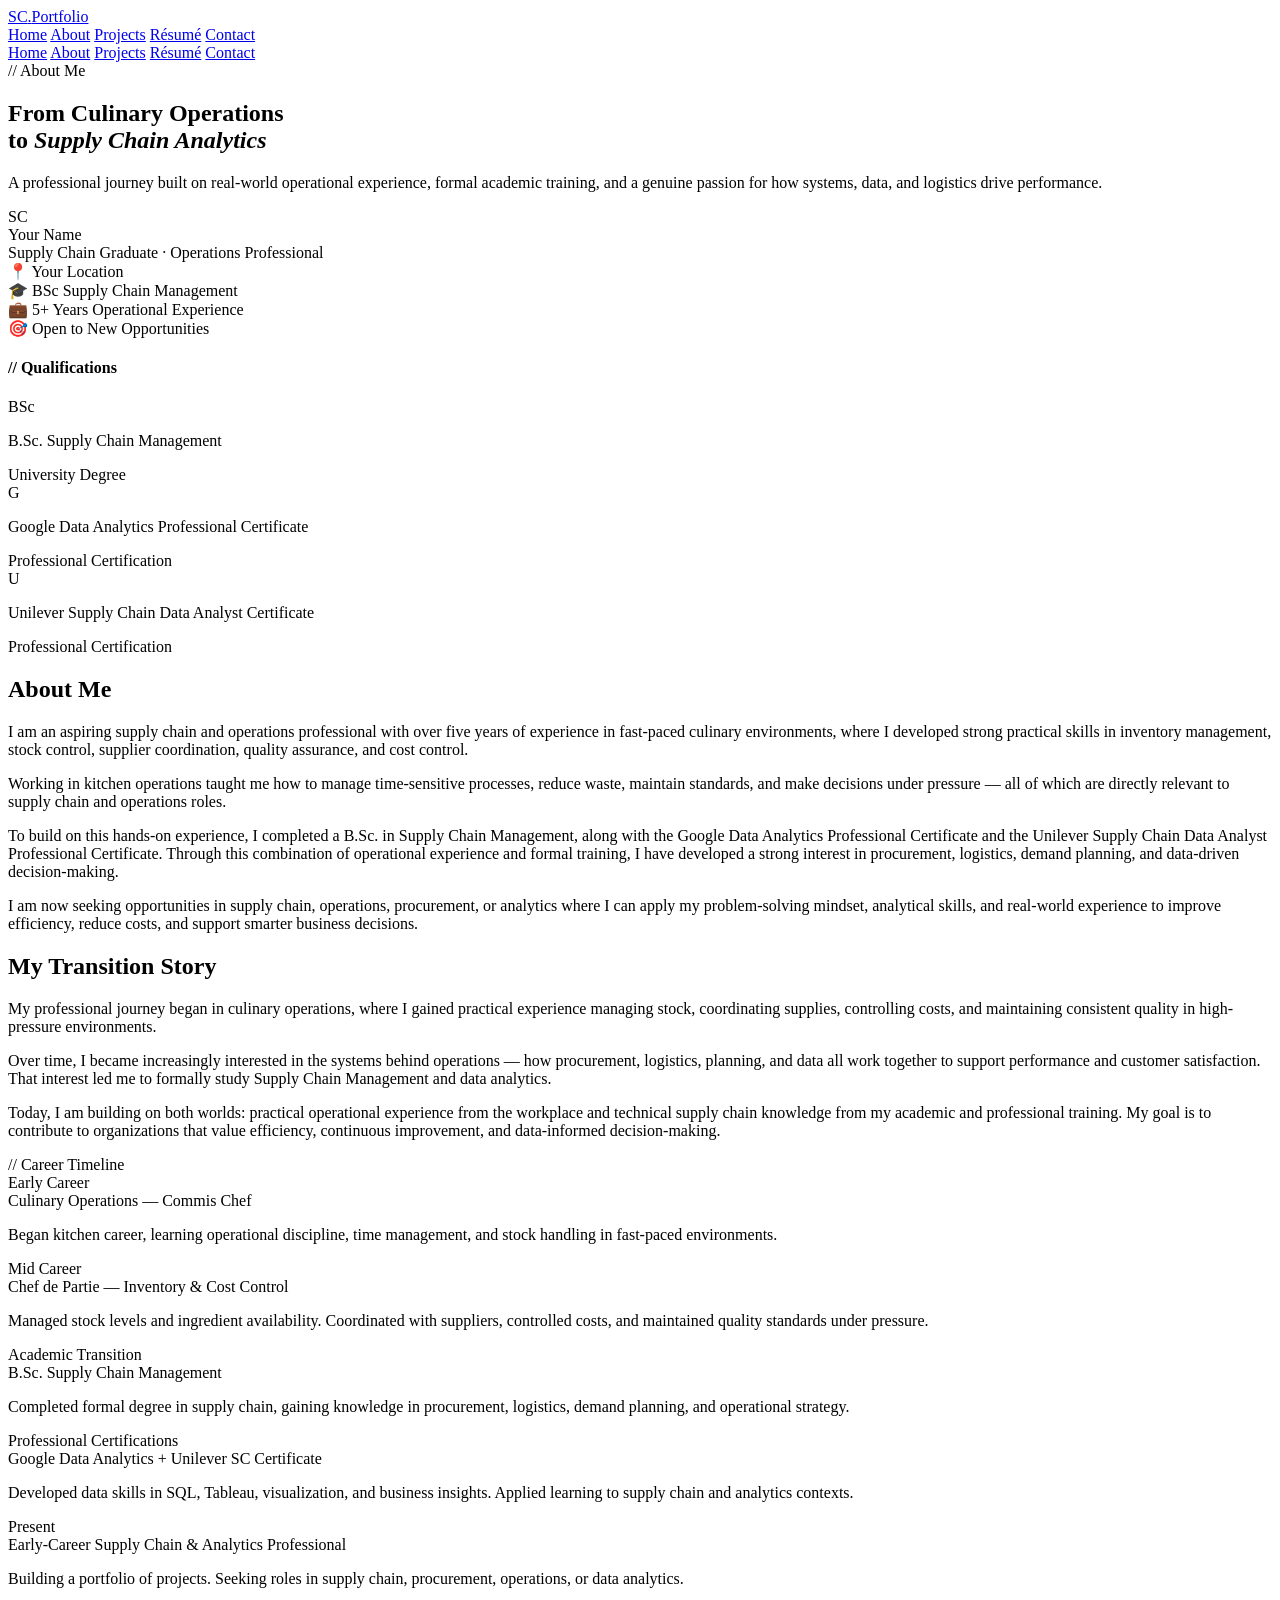
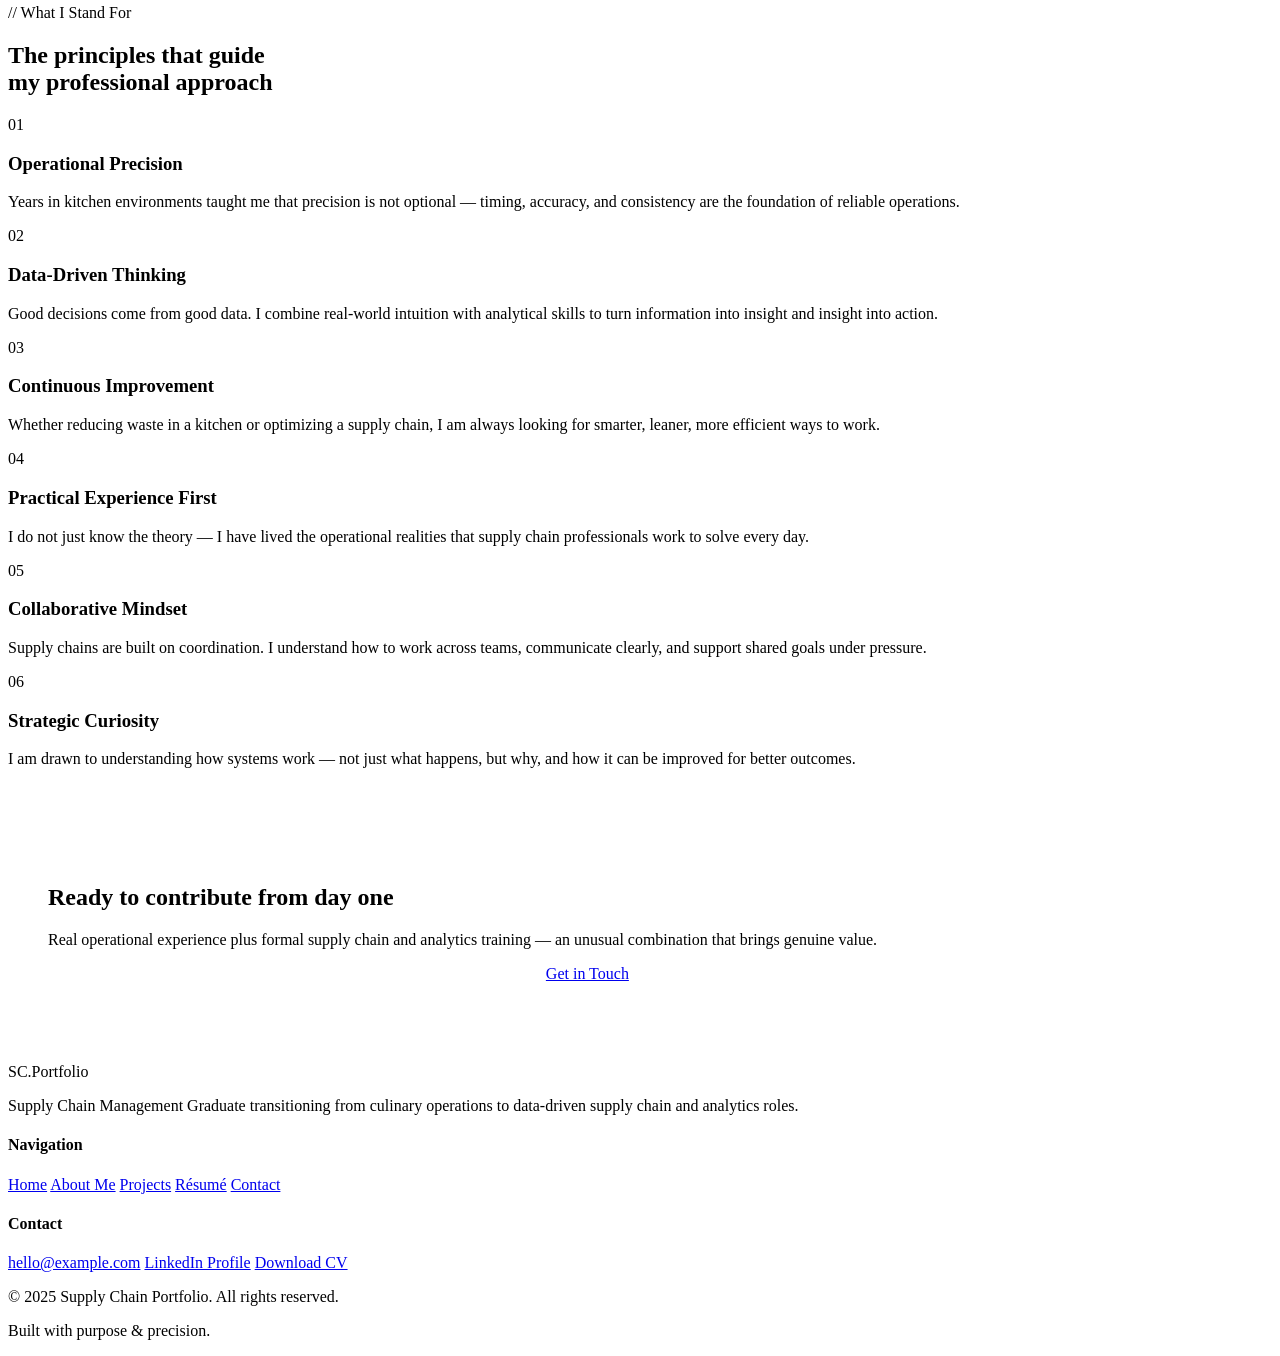
==== about.html @ 8d792624 "Add files via upload" ====
<!DOCTYPE html>
<html lang="en">
<head>
  <meta charset="UTF-8" />
  <meta name="viewport" content="width=device-width, initial-scale=1.0" />
  <title>About Me | Supply Chain Graduate</title>
  <meta name="description" content="My professional story: from culinary operations to supply chain management and data analytics.">
  <link rel="stylesheet" href="global.css" />
  <link rel="stylesheet" href="about.css" />
</head>
<body>

<!-- ── Navigation ── -->
<nav class="site-nav">
  <div class="nav-inner">
    <a href="index.html" class="nav-logo">SC<span>.</span>Portfolio</a>
    <div class="nav-links">
      <a href="index.html">Home</a>
      <a href="about.html" class="active">About</a>
      <a href="projects.html">Projects</a>
      <a href="resume.html">Résumé</a>
      <a href="contact.html" class="nav-cta">Contact</a>
    </div>
    <div class="nav-toggle" onclick="toggleNav()">
      <span></span><span></span><span></span>
    </div>
  </div>
</nav>
<div class="nav-mobile" id="navMobile">
  <a href="index.html">Home</a>
  <a href="about.html">About</a>
  <a href="projects.html">Projects</a>
  <a href="resume.html">Résumé</a>
  <a href="contact.html">Contact</a>
</div>

<main class="page-wrapper">

  <!-- ── Page Hero ── -->
  <section class="page-hero">
    <div class="page-hero-inner">
      <span class="section-label">// About Me</span>
      <h1>From Culinary Operations<br>to <em>Supply Chain Analytics</em></h1>
      <p>A professional journey built on real-world operational experience, formal academic training, and a genuine passion for how systems, data, and logistics drive performance.</p>
    </div>
  </section>

  <!-- ── Story Section ── -->
  <section class="story-section">
    <div class="story-inner container">

      <!-- Sidebar -->
      <aside class="story-sidebar">
        <div class="profile-block">
          <div class="profile-avatar">SC</div>
          <div class="profile-name">Your Name</div>
          <div class="profile-title">Supply Chain Graduate · Operations Professional</div>
          <div class="profile-detail"><span class="profile-detail-icon">📍</span> Your Location</div>
          <div class="profile-detail"><span class="profile-detail-icon">🎓</span> BSc Supply Chain Management</div>
          <div class="profile-detail"><span class="profile-detail-icon">💼</span> 5+ Years Operational Experience</div>
          <div class="profile-detail"><span class="profile-detail-icon">🎯</span> Open to New Opportunities</div>
        </div>

        <div class="sidebar-certs">
          <h4>// Qualifications</h4>
          <div class="cert-item">
            <div class="cert-badge">BSc</div>
            <div class="cert-text">
              <p>B.Sc. Supply Chain Management</p>
              <span>University Degree</span>
            </div>
          </div>
          <div class="cert-item">
            <div class="cert-badge">G</div>
            <div class="cert-text">
              <p>Google Data Analytics Professional Certificate</p>
              <span>Professional Certification</span>
            </div>
          </div>
          <div class="cert-item">
            <div class="cert-badge">U</div>
            <div class="cert-text">
              <p>Unilever Supply Chain Data Analyst Certificate</p>
              <span>Professional Certification</span>
            </div>
          </div>
        </div>
      </aside>

      <!-- Story Content -->
      <div class="story-content">

        <div class="story-block fade-up">
          <h2>About Me</h2>
          <p>
            I am an aspiring supply chain and operations professional with over five years of experience in fast-paced culinary environments, where I developed strong practical skills in inventory management, stock control, supplier coordination, quality assurance, and cost control.
          </p>
          <p>
            Working in kitchen operations taught me how to manage time-sensitive processes, reduce waste, maintain standards, and make decisions under pressure — all of which are directly relevant to supply chain and operations roles.
          </p>
          <p>
            To build on this hands-on experience, I completed a B.Sc. in Supply Chain Management, along with the Google Data Analytics Professional Certificate and the Unilever Supply Chain Data Analyst Professional Certificate. Through this combination of operational experience and formal training, I have developed a strong interest in procurement, logistics, demand planning, and data-driven decision-making.
          </p>
          <p>
            I am now seeking opportunities in supply chain, operations, procurement, or analytics where I can apply my problem-solving mindset, analytical skills, and real-world experience to improve efficiency, reduce costs, and support smarter business decisions.
          </p>
        </div>

        <div class="story-block fade-up">
          <h2>My Transition Story</h2>
          <p>
            My professional journey began in culinary operations, where I gained practical experience managing stock, coordinating supplies, controlling costs, and maintaining consistent quality in high-pressure environments.
          </p>
          <p>
            Over time, I became increasingly interested in the systems behind operations — how procurement, logistics, planning, and data all work together to support performance and customer satisfaction. That interest led me to formally study Supply Chain Management and data analytics.
          </p>
          <p>
            Today, I am building on both worlds: practical operational experience from the workplace and technical supply chain knowledge from my academic and professional training. My goal is to contribute to organizations that value efficiency, continuous improvement, and data-informed decision-making.
          </p>
        </div>

        <!-- Timeline -->
        <div class="fade-up">
          <span class="section-label">// Career Timeline</span>
          <div class="timeline">
            <div class="timeline-item">
              <div class="timeline-date">Early Career</div>
              <div class="timeline-title">Culinary Operations — Commis Chef</div>
              <p class="timeline-desc">Began kitchen career, learning operational discipline, time management, and stock handling in fast-paced environments.</p>
            </div>
            <div class="timeline-item">
              <div class="timeline-date">Mid Career</div>
              <div class="timeline-title">Chef de Partie — Inventory & Cost Control</div>
              <p class="timeline-desc">Managed stock levels and ingredient availability. Coordinated with suppliers, controlled costs, and maintained quality standards under pressure.</p>
            </div>
            <div class="timeline-item">
              <div class="timeline-date">Academic Transition</div>
              <div class="timeline-title">B.Sc. Supply Chain Management</div>
              <p class="timeline-desc">Completed formal degree in supply chain, gaining knowledge in procurement, logistics, demand planning, and operational strategy.</p>
            </div>
            <div class="timeline-item">
              <div class="timeline-date">Professional Certifications</div>
              <div class="timeline-title">Google Data Analytics + Unilever SC Certificate</div>
              <p class="timeline-desc">Developed data skills in SQL, Tableau, visualization, and business insights. Applied learning to supply chain and analytics contexts.</p>
            </div>
            <div class="timeline-item current">
              <div class="timeline-date">Present</div>
              <div class="timeline-title">Early-Career Supply Chain & Analytics Professional</div>
              <p class="timeline-desc">Building a portfolio of projects. Seeking roles in supply chain, procurement, operations, or data analytics.</p>
            </div>
          </div>
        </div>

      </div>
    </div>
  </section>

  <!-- ── Values ── -->
  <section class="values-section">
    <div class="values-inner container">
      <span class="section-label">// What I Stand For</span>
      <h2 class="section-heading">The principles that guide<br>my professional approach</h2>

      <div class="values-grid">
        <div class="value-card fade-up">
          <div class="value-number">01</div>
          <h3>Operational Precision</h3>
          <p>Years in kitchen environments taught me that precision is not optional — timing, accuracy, and consistency are the foundation of reliable operations.</p>
        </div>
        <div class="value-card fade-up">
          <div class="value-number">02</div>
          <h3>Data-Driven Thinking</h3>
          <p>Good decisions come from good data. I combine real-world intuition with analytical skills to turn information into insight and insight into action.</p>
        </div>
        <div class="value-card fade-up">
          <div class="value-number">03</div>
          <h3>Continuous Improvement</h3>
          <p>Whether reducing waste in a kitchen or optimizing a supply chain, I am always looking for smarter, leaner, more efficient ways to work.</p>
        </div>
        <div class="value-card fade-up">
          <div class="value-number">04</div>
          <h3>Practical Experience First</h3>
          <p>I do not just know the theory — I have lived the operational realities that supply chain professionals work to solve every day.</p>
        </div>
        <div class="value-card fade-up">
          <div class="value-number">05</div>
          <h3>Collaborative Mindset</h3>
          <p>Supply chains are built on coordination. I understand how to work across teams, communicate clearly, and support shared goals under pressure.</p>
        </div>
        <div class="value-card fade-up">
          <div class="value-number">06</div>
          <h3>Strategic Curiosity</h3>
          <p>I am drawn to understanding how systems work — not just what happens, but why, and how it can be improved for better outcomes.</p>
        </div>
      </div>
    </div>
  </section>

  <!-- ── CTA ── -->
  <section class="cta-banner" style="padding:80px 40px;">
    <h2>Ready to contribute from day one</h2>
    <p>Real operational experience plus formal supply chain and analytics training — an unusual combination that brings genuine value.</p>
    <div style="display:flex;gap:16px;justify-content:center;flex-wrap:wrap;">
      <a href="contact.html" class="btn btn-gold">Get in Touch</a>
      <a href="projects.html" class="btn btn-outline" style="color:#fff;border-color:rgba(255,255,255,0.3);">View Projects</a>
    </div>
  </section>

</main>

<!-- ── Footer ── -->
<footer class="site-footer">
  <div class="footer-inner">
    <div class="footer-brand">
      <div class="footer-logo">SC<span>.</span>Portfolio</div>
      <p>Supply Chain Management Graduate transitioning from culinary operations to data-driven supply chain and analytics roles.</p>
    </div>
    <div class="footer-col">
      <h4>Navigation</h4>
      <a href="index.html">Home</a>
      <a href="about.html">About Me</a>
      <a href="projects.html">Projects</a>
      <a href="resume.html">Résumé</a>
      <a href="contact.html">Contact</a>
    </div>
    <div class="footer-col">
      <h4>Contact</h4>
      <a href="mailto:hello@example.com">hello@example.com</a>
      <a href="https://linkedin.com" target="_blank">LinkedIn Profile</a>
      <a href="resume.html">Download CV</a>
    </div>
  </div>
  <div class="footer-bottom">
    <p>© 2025 Supply Chain Portfolio. All rights reserved.</p>
    <p>Built with purpose &amp; precision.</p>
  </div>
</footer>

<script>
  function toggleNav() {
    document.getElementById('navMobile').classList.toggle('open');
  }
  const observer = new IntersectionObserver((entries) => {
    entries.forEach((e, i) => {
      if (e.isIntersecting) setTimeout(() => e.target.classList.add('visible'), i * 80);
    });
  }, { threshold: 0.10 });
  document.querySelectorAll('.fade-up').forEach(el => observer.observe(el));
</script>
</body>
</html>
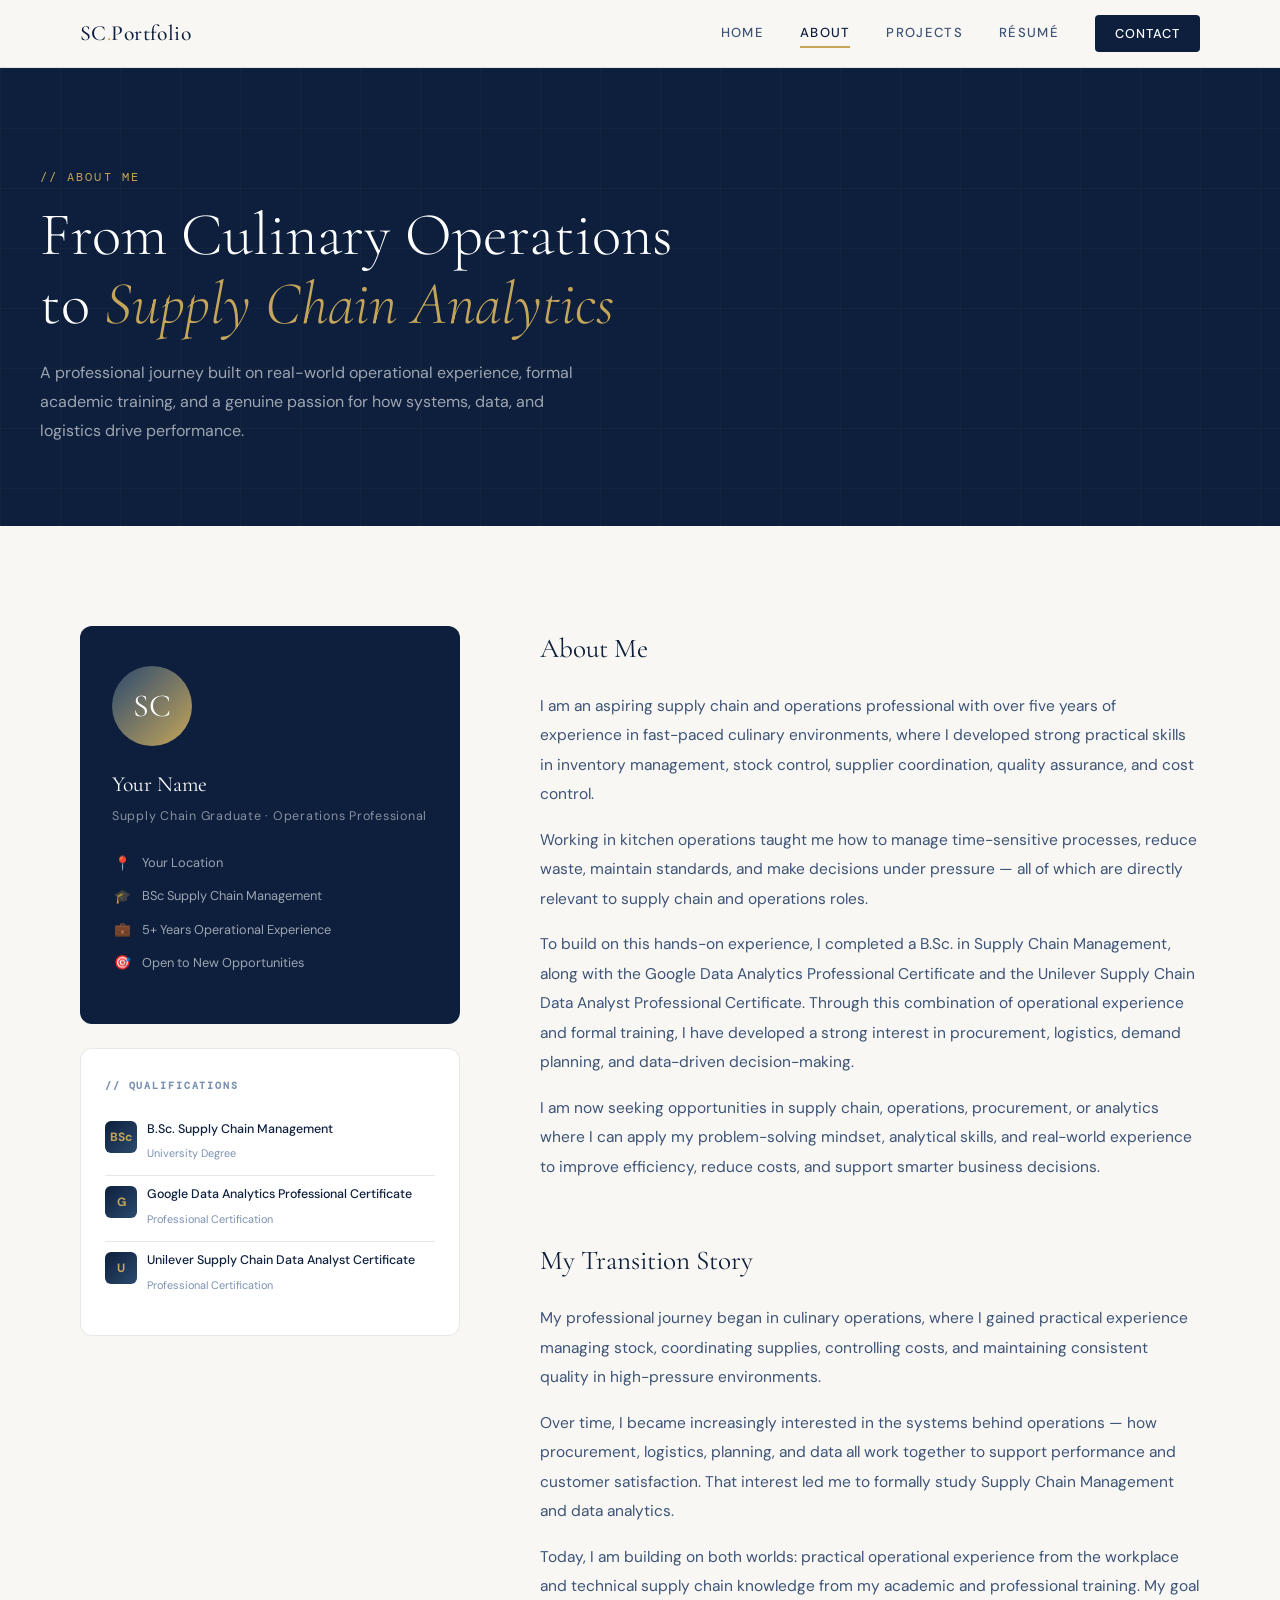
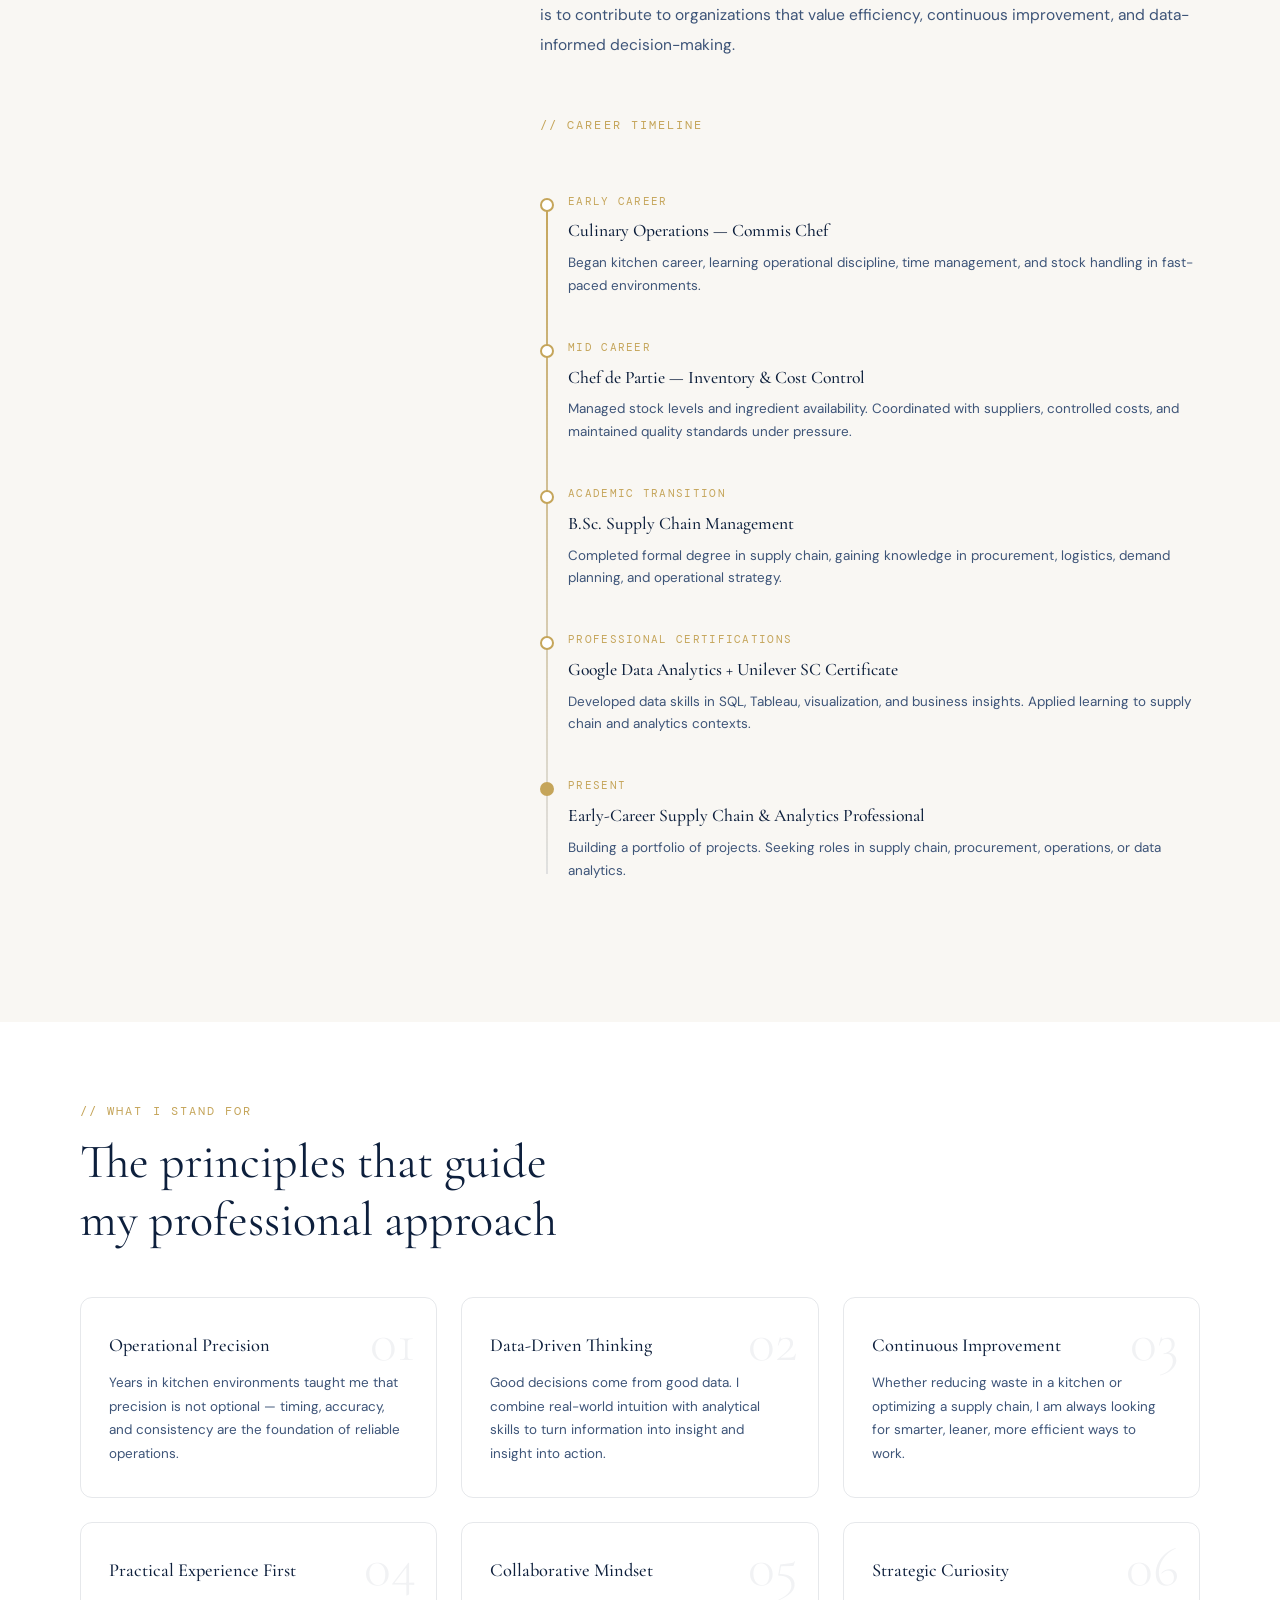
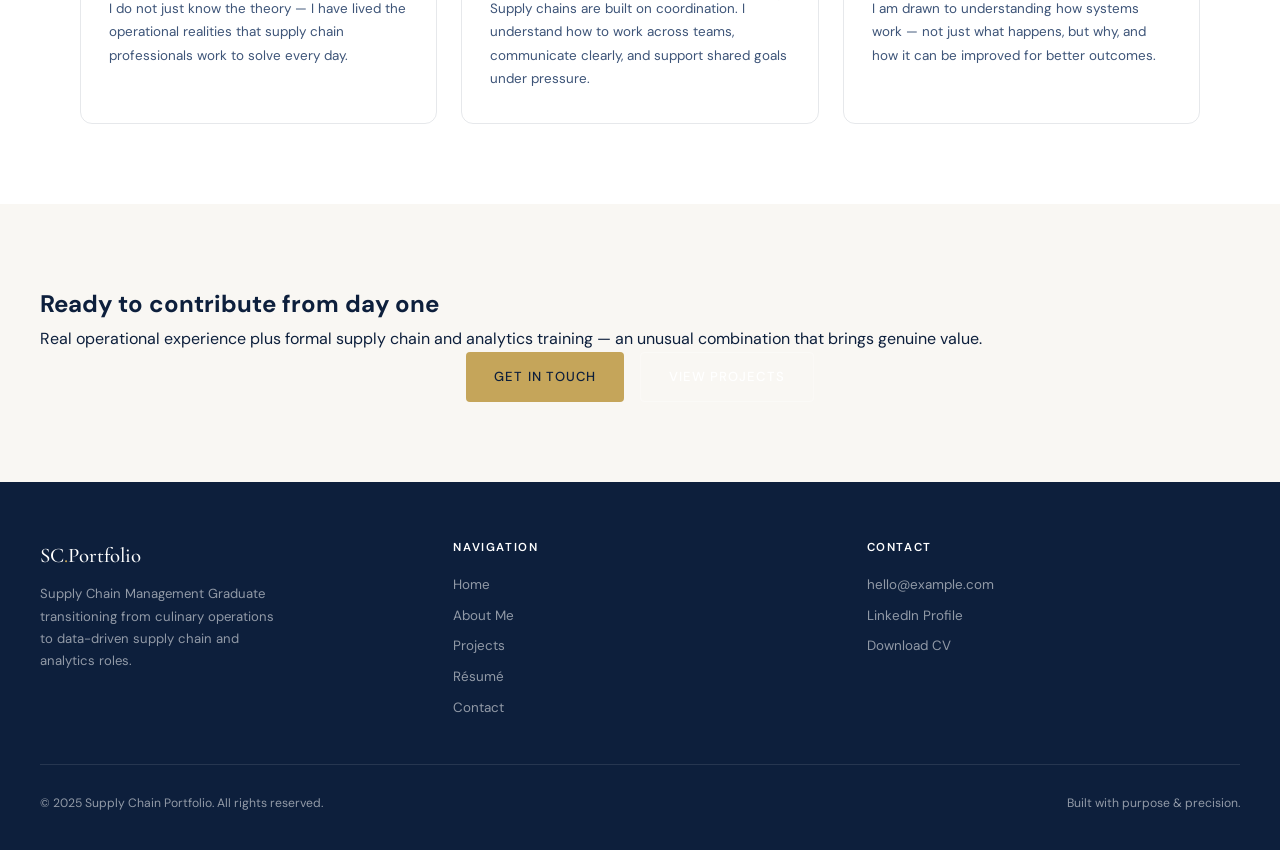
==== commit c36e4ce3: "Update about.html" ====
--- a/about.html
+++ b/about.html
@@ -5,8 +5,8 @@
   <meta name="viewport" content="width=device-width, initial-scale=1.0" />
   <title>About Me | Supply Chain Graduate</title>
   <meta name="description" content="My professional story: from culinary operations to supply chain management and data analytics.">
-  <link rel="stylesheet" href="global.css" />
-  <link rel="stylesheet" href="about.css" />
+  <link rel="stylesheet" href="assets/css/global.css" />
+  <link rel="stylesheet" href="assets/css/about.css" />
 </head>
 <body>
 
--- a/assets/css/global.css
+++ b/assets/css/global.css
@@ -0,0 +1,314 @@
+/* ============================================
+   GLOBAL.CSS — Shared Variables, Reset, Nav, Footer
+   ============================================ */
+
+@import url('https://fonts.googleapis.com/css2?family=Cormorant+Garamond:wght@300;400;500;600&family=DM+Sans:wght@300;400;500;600&family=DM+Mono:wght@300;400&display=swap');
+
+/* ── CSS Custom Properties ── */
+:root {
+  --navy: #0d1f3c;
+  --navy-mid: #1a3256;
+  --steel: #2c4a6e;
+  --accent: #c5a55a;
+  --accent-light: #e0c88a;
+  --ivory: #f9f7f3;
+  --white: #ffffff;
+  --text-dark: #0d1f3c;
+  --text-mid: #3d5478;
+  --text-muted: #7a90b0;
+  --border: rgba(13,31,60,0.10);
+  --shadow-soft: 0 4px 24px rgba(13,31,60,0.08);
+  --shadow-card: 0 8px 40px rgba(13,31,60,0.12);
+  --radius: 4px;
+  --radius-lg: 12px;
+  --transition: 0.3s cubic-bezier(0.4,0,0.2,1);
+  --font-display: 'Cormorant Garamond', serif;
+  --font-body: 'DM Sans', sans-serif;
+  --font-mono: 'DM Mono', monospace;
+}
+
+/* ── Reset ── */
+*, *::before, *::after { box-sizing: border-box; margin: 0; padding: 0; }
+html { scroll-behavior: smooth; font-size: 16px; }
+body {
+  font-family: var(--font-body);
+  background: var(--ivory);
+  color: var(--text-dark);
+  line-height: 1.7;
+  -webkit-font-smoothing: antialiased;
+}
+a { text-decoration: none; color: inherit; }
+img { display: block; max-width: 100%; }
+ul { list-style: none; }
+
+/* ── Navigation ── */
+.site-nav {
+  position: fixed;
+  top: 0; left: 0; right: 0;
+  z-index: 100;
+  background: rgba(249,247,243,0.92);
+  backdrop-filter: blur(12px);
+  border-bottom: 1px solid var(--border);
+  height: 68px;
+  display: flex;
+  align-items: center;
+}
+.nav-inner {
+  width: 100%;
+  max-width: 1200px;
+  margin: 0 auto;
+  padding: 0 40px;
+  display: flex;
+  align-items: center;
+  justify-content: space-between;
+}
+.nav-logo {
+  font-family: var(--font-display);
+  font-size: 1.35rem;
+  font-weight: 500;
+  color: var(--navy);
+  letter-spacing: 0.02em;
+}
+.nav-logo span {
+  color: var(--accent);
+}
+.nav-links {
+  display: flex;
+  gap: 36px;
+  align-items: center;
+}
+.nav-links a {
+  font-family: var(--font-body);
+  font-size: 0.82rem;
+  font-weight: 500;
+  letter-spacing: 0.10em;
+  text-transform: uppercase;
+  color: var(--text-mid);
+  transition: color var(--transition);
+  position: relative;
+}
+.nav-links a::after {
+  content: '';
+  position: absolute;
+  bottom: -3px; left: 0; right: 0;
+  height: 1.5px;
+  background: var(--accent);
+  transform: scaleX(0);
+  transition: transform var(--transition);
+  transform-origin: left;
+}
+.nav-links a:hover, .nav-links a.active { color: var(--navy); }
+.nav-links a:hover::after, .nav-links a.active::after { transform: scaleX(1); }
+.nav-cta {
+  background: var(--navy);
+  color: var(--white) !important;
+  padding: 8px 20px;
+  border-radius: var(--radius);
+  font-size: 0.80rem !important;
+  letter-spacing: 0.08em !important;
+  transition: background var(--transition) !important;
+}
+.nav-cta:hover { background: var(--steel) !important; }
+.nav-cta::after { display: none !important; }
+
+/* Hamburger */
+.nav-toggle {
+  display: none;
+  flex-direction: column;
+  gap: 5px;
+  cursor: pointer;
+  padding: 6px;
+}
+.nav-toggle span {
+  display: block;
+  width: 22px; height: 2px;
+  background: var(--navy);
+  border-radius: 2px;
+  transition: var(--transition);
+}
+.nav-mobile {
+  display: none;
+  position: fixed;
+  top: 68px; left: 0; right: 0;
+  background: var(--ivory);
+  border-bottom: 1px solid var(--border);
+  padding: 20px 40px;
+  z-index: 99;
+  flex-direction: column;
+  gap: 20px;
+}
+.nav-mobile a {
+  font-size: 0.90rem;
+  font-weight: 500;
+  letter-spacing: 0.08em;
+  text-transform: uppercase;
+  color: var(--text-mid);
+}
+.nav-mobile.open { display: flex; }
+
+/* ── Footer ── */
+.site-footer {
+  background: var(--navy);
+  color: rgba(255,255,255,0.55);
+  padding: 56px 40px 36px;
+  margin-top: 0;
+}
+.footer-inner {
+  max-width: 1200px;
+  margin: 0 auto;
+  display: grid;
+  grid-template-columns: 1fr 1fr 1fr;
+  gap: 40px;
+  padding-bottom: 36px;
+  border-bottom: 1px solid rgba(255,255,255,0.10);
+}
+.footer-brand .footer-logo {
+  font-family: var(--font-display);
+  font-size: 1.3rem;
+  font-weight: 500;
+  color: var(--white);
+  margin-bottom: 10px;
+}
+.footer-brand .footer-logo span { color: var(--accent); }
+.footer-brand p { font-size: 0.82rem; line-height: 1.7; max-width: 240px; }
+.footer-col h4 {
+  font-family: var(--font-body);
+  font-size: 0.72rem;
+  font-weight: 600;
+  letter-spacing: 0.14em;
+  text-transform: uppercase;
+  color: var(--white);
+  margin-bottom: 16px;
+}
+.footer-col a, .footer-col p {
+  display: block;
+  font-size: 0.84rem;
+  color: rgba(255,255,255,0.55);
+  margin-bottom: 8px;
+  transition: color var(--transition);
+}
+.footer-col a:hover { color: var(--accent); }
+.footer-bottom {
+  max-width: 1200px;
+  margin: 28px auto 0;
+  display: flex;
+  justify-content: space-between;
+  align-items: center;
+  font-size: 0.76rem;
+}
+.footer-bottom a { color: var(--accent); }
+
+/* ── Shared Utility Classes ── */
+.section-label {
+  font-family: var(--font-mono);
+  font-size: 0.72rem;
+  letter-spacing: 0.18em;
+  text-transform: uppercase;
+  color: var(--accent);
+  margin-bottom: 12px;
+  display: block;
+}
+.section-heading {
+  font-family: var(--font-display);
+  font-size: clamp(2rem, 4vw, 3rem);
+  font-weight: 400;
+  color: var(--navy);
+  line-height: 1.2;
+  margin-bottom: 20px;
+}
+.section-subtext {
+  font-size: 1rem;
+  color: var(--text-mid);
+  max-width: 560px;
+  line-height: 1.8;
+}
+.btn {
+  display: inline-flex;
+  align-items: center;
+  gap: 8px;
+  padding: 13px 28px;
+  font-family: var(--font-body);
+  font-size: 0.82rem;
+  font-weight: 500;
+  letter-spacing: 0.08em;
+  text-transform: uppercase;
+  border-radius: var(--radius);
+  cursor: pointer;
+  transition: all var(--transition);
+  border: none;
+}
+.btn-primary {
+  background: var(--navy);
+  color: var(--white);
+}
+.btn-primary:hover {
+  background: var(--steel);
+  transform: translateY(-1px);
+  box-shadow: 0 6px 20px rgba(13,31,60,0.18);
+}
+.btn-outline {
+  background: transparent;
+  color: var(--navy);
+  border: 1.5px solid var(--navy);
+}
+.btn-outline:hover {
+  background: var(--navy);
+  color: var(--white);
+  transform: translateY(-1px);
+}
+.btn-gold {
+  background: var(--accent);
+  color: var(--navy);
+}
+.btn-gold:hover {
+  background: var(--accent-light);
+  transform: translateY(-1px);
+  box-shadow: 0 6px 20px rgba(197,165,90,0.28);
+}
+.container {
+  max-width: 1200px;
+  margin: 0 auto;
+  padding: 0 40px;
+}
+.page-wrapper {
+  padding-top: 68px;
+}
+
+/* ── Tag Chips ── */
+.tag {
+  display: inline-block;
+  background: rgba(13,31,60,0.06);
+  color: var(--text-mid);
+  font-size: 0.72rem;
+  font-weight: 500;
+  letter-spacing: 0.08em;
+  text-transform: uppercase;
+  padding: 4px 10px;
+  border-radius: 2px;
+}
+.tag-gold {
+  background: rgba(197,165,90,0.15);
+  color: var(--accent);
+}
+
+/* ── Fade-in animation ── */
+.fade-up {
+  opacity: 0;
+  transform: translateY(24px);
+  transition: opacity 0.6s ease, transform 0.6s ease;
+}
+.fade-up.visible {
+  opacity: 1;
+  transform: none;
+}
+
+/* ── Responsive ── */
+@media (max-width: 768px) {
+  .nav-links { display: none; }
+  .nav-toggle { display: flex; }
+  .container { padding: 0 24px; }
+  .footer-inner { grid-template-columns: 1fr; gap: 28px; }
+  .footer-bottom { flex-direction: column; gap: 8px; text-align: center; }
+}
+
+/* ── Nav JS script (shared) ── */
--- a/assets/css/about.css
+++ b/assets/css/about.css
@@ -0,0 +1,281 @@
+/* ============================================
+   ABOUT.CSS — About Page Styles
+   ============================================ */
+
+/* ── Page Hero ── */
+.page-hero {
+  background: var(--navy);
+  padding: 100px 40px 80px;
+  position: relative;
+  overflow: hidden;
+}
+.page-hero::before {
+  content: '';
+  position: absolute;
+  inset: 0;
+  background-image:
+    linear-gradient(rgba(197,165,90,0.04) 1px, transparent 1px),
+    linear-gradient(90deg, rgba(197,165,90,0.04) 1px, transparent 1px);
+  background-size: 60px 60px;
+}
+.page-hero-inner {
+  max-width: 1200px;
+  margin: 0 auto;
+  position: relative;
+}
+.page-hero .section-label { color: var(--accent); }
+.page-hero h1 {
+  font-family: var(--font-display);
+  font-size: clamp(2.2rem, 5vw, 3.8rem);
+  font-weight: 300;
+  color: var(--white);
+  line-height: 1.15;
+  max-width: 700px;
+  margin-bottom: 20px;
+}
+.page-hero h1 em { font-style: italic; color: var(--accent); }
+.page-hero p {
+  font-size: 1rem;
+  color: rgba(255,255,255,0.60);
+  max-width: 560px;
+  line-height: 1.8;
+}
+
+/* ── Story Section ── */
+.story-section {
+  padding: 100px 40px;
+}
+.story-inner {
+  max-width: 1200px;
+  margin: 0 auto;
+  display: grid;
+  grid-template-columns: 380px 1fr;
+  gap: 80px;
+  align-items: start;
+}
+.story-sidebar {
+  position: sticky;
+  top: 100px;
+}
+.profile-block {
+  background: var(--navy);
+  border-radius: var(--radius-lg);
+  padding: 40px 32px;
+  color: var(--white);
+  margin-bottom: 24px;
+}
+.profile-avatar {
+  width: 80px; height: 80px;
+  border-radius: 50%;
+  background: linear-gradient(135deg, var(--steel), var(--accent));
+  display: flex;
+  align-items: center;
+  justify-content: center;
+  font-family: var(--font-display);
+  font-size: 2rem;
+  font-weight: 400;
+  color: var(--white);
+  margin-bottom: 20px;
+}
+.profile-name {
+  font-family: var(--font-display);
+  font-size: 1.35rem;
+  font-weight: 400;
+  margin-bottom: 4px;
+}
+.profile-title {
+  font-size: 0.78rem;
+  color: rgba(255,255,255,0.50);
+  letter-spacing: 0.06em;
+  margin-bottom: 24px;
+}
+.profile-detail {
+  display: flex;
+  align-items: center;
+  gap: 10px;
+  font-size: 0.80rem;
+  color: rgba(255,255,255,0.60);
+  margin-bottom: 10px;
+}
+.profile-detail-icon {
+  width: 20px;
+  text-align: center;
+  font-size: 0.85rem;
+  color: var(--accent);
+}
+.sidebar-certs {
+  background: var(--white);
+  border: 1px solid var(--border);
+  border-radius: var(--radius-lg);
+  padding: 28px 24px;
+}
+.sidebar-certs h4 {
+  font-family: var(--font-mono);
+  font-size: 0.65rem;
+  letter-spacing: 0.18em;
+  text-transform: uppercase;
+  color: var(--text-muted);
+  margin-bottom: 16px;
+}
+.cert-item {
+  display: flex;
+  align-items: flex-start;
+  gap: 10px;
+  padding: 10px 0;
+  border-bottom: 1px solid var(--border);
+}
+.cert-item:last-child { border-bottom: none; }
+.cert-badge {
+  width: 32px; height: 32px;
+  border-radius: 6px;
+  background: linear-gradient(135deg, var(--navy), var(--steel));
+  display: flex;
+  align-items: center;
+  justify-content: center;
+  font-size: 0.75rem;
+  color: var(--accent);
+  font-weight: 700;
+  flex-shrink: 0;
+}
+.cert-text p {
+  font-size: 0.78rem;
+  color: var(--navy);
+  font-weight: 500;
+  line-height: 1.4;
+}
+.cert-text span {
+  font-size: 0.68rem;
+  color: var(--text-muted);
+}
+
+/* ── Story Content ── */
+.story-content {}
+.story-block {
+  margin-bottom: 56px;
+}
+.story-block h2 {
+  font-family: var(--font-display);
+  font-size: 1.7rem;
+  font-weight: 400;
+  color: var(--navy);
+  margin-bottom: 20px;
+}
+.story-block p {
+  font-size: 0.97rem;
+  color: var(--text-mid);
+  line-height: 1.9;
+  margin-bottom: 16px;
+}
+.story-block p:last-child { margin-bottom: 0; }
+
+/* ── Timeline ── */
+.timeline {
+  position: relative;
+  padding-left: 28px;
+  margin-top: 56px;
+}
+.timeline::before {
+  content: '';
+  position: absolute;
+  left: 6px; top: 8px; bottom: 8px;
+  width: 2px;
+  background: linear-gradient(to bottom, var(--accent), var(--border));
+}
+.timeline-item {
+  position: relative;
+  margin-bottom: 40px;
+}
+.timeline-item::before {
+  content: '';
+  position: absolute;
+  left: -28px; top: 6px;
+  width: 14px; height: 14px;
+  border-radius: 50%;
+  background: var(--white);
+  border: 2.5px solid var(--accent);
+}
+.timeline-item.current::before {
+  background: var(--accent);
+}
+.timeline-date {
+  font-family: var(--font-mono);
+  font-size: 0.68rem;
+  letter-spacing: 0.12em;
+  text-transform: uppercase;
+  color: var(--accent);
+  margin-bottom: 6px;
+}
+.timeline-title {
+  font-family: var(--font-display);
+  font-size: 1.1rem;
+  font-weight: 500;
+  color: var(--navy);
+  margin-bottom: 6px;
+}
+.timeline-desc {
+  font-size: 0.84rem;
+  color: var(--text-mid);
+  line-height: 1.7;
+}
+
+/* ── Values strip ── */
+.values-section {
+  background: var(--white);
+  padding: 80px 40px;
+}
+.values-inner {
+  max-width: 1200px;
+  margin: 0 auto;
+}
+.values-grid {
+  display: grid;
+  grid-template-columns: repeat(3, 1fr);
+  gap: 24px;
+  margin-top: 48px;
+}
+.value-card {
+  padding: 32px 28px;
+  border: 1px solid var(--border);
+  border-radius: var(--radius-lg);
+  position: relative;
+  overflow: hidden;
+  transition: all var(--transition);
+}
+.value-card:hover {
+  border-color: var(--accent);
+  transform: translateY(-4px);
+  box-shadow: var(--shadow-card);
+}
+.value-number {
+  font-family: var(--font-display);
+  font-size: 3.5rem;
+  font-weight: 300;
+  color: rgba(13,31,60,0.06);
+  position: absolute;
+  top: 16px; right: 20px;
+  line-height: 1;
+}
+.value-card h3 {
+  font-family: var(--font-display);
+  font-size: 1.15rem;
+  font-weight: 500;
+  color: var(--navy);
+  margin-bottom: 10px;
+}
+.value-card p {
+  font-size: 0.84rem;
+  color: var(--text-mid);
+  line-height: 1.75;
+}
+
+/* ── Responsive ── */
+@media (max-width: 1024px) {
+  .story-inner { grid-template-columns: 1fr; }
+  .story-sidebar { position: static; }
+  .values-grid { grid-template-columns: 1fr 1fr; }
+}
+@media (max-width: 640px) {
+  .story-section, .values-section { padding: 60px 24px; }
+  .page-hero { padding: 80px 24px 60px; }
+  .values-grid { grid-template-columns: 1fr; }
+}
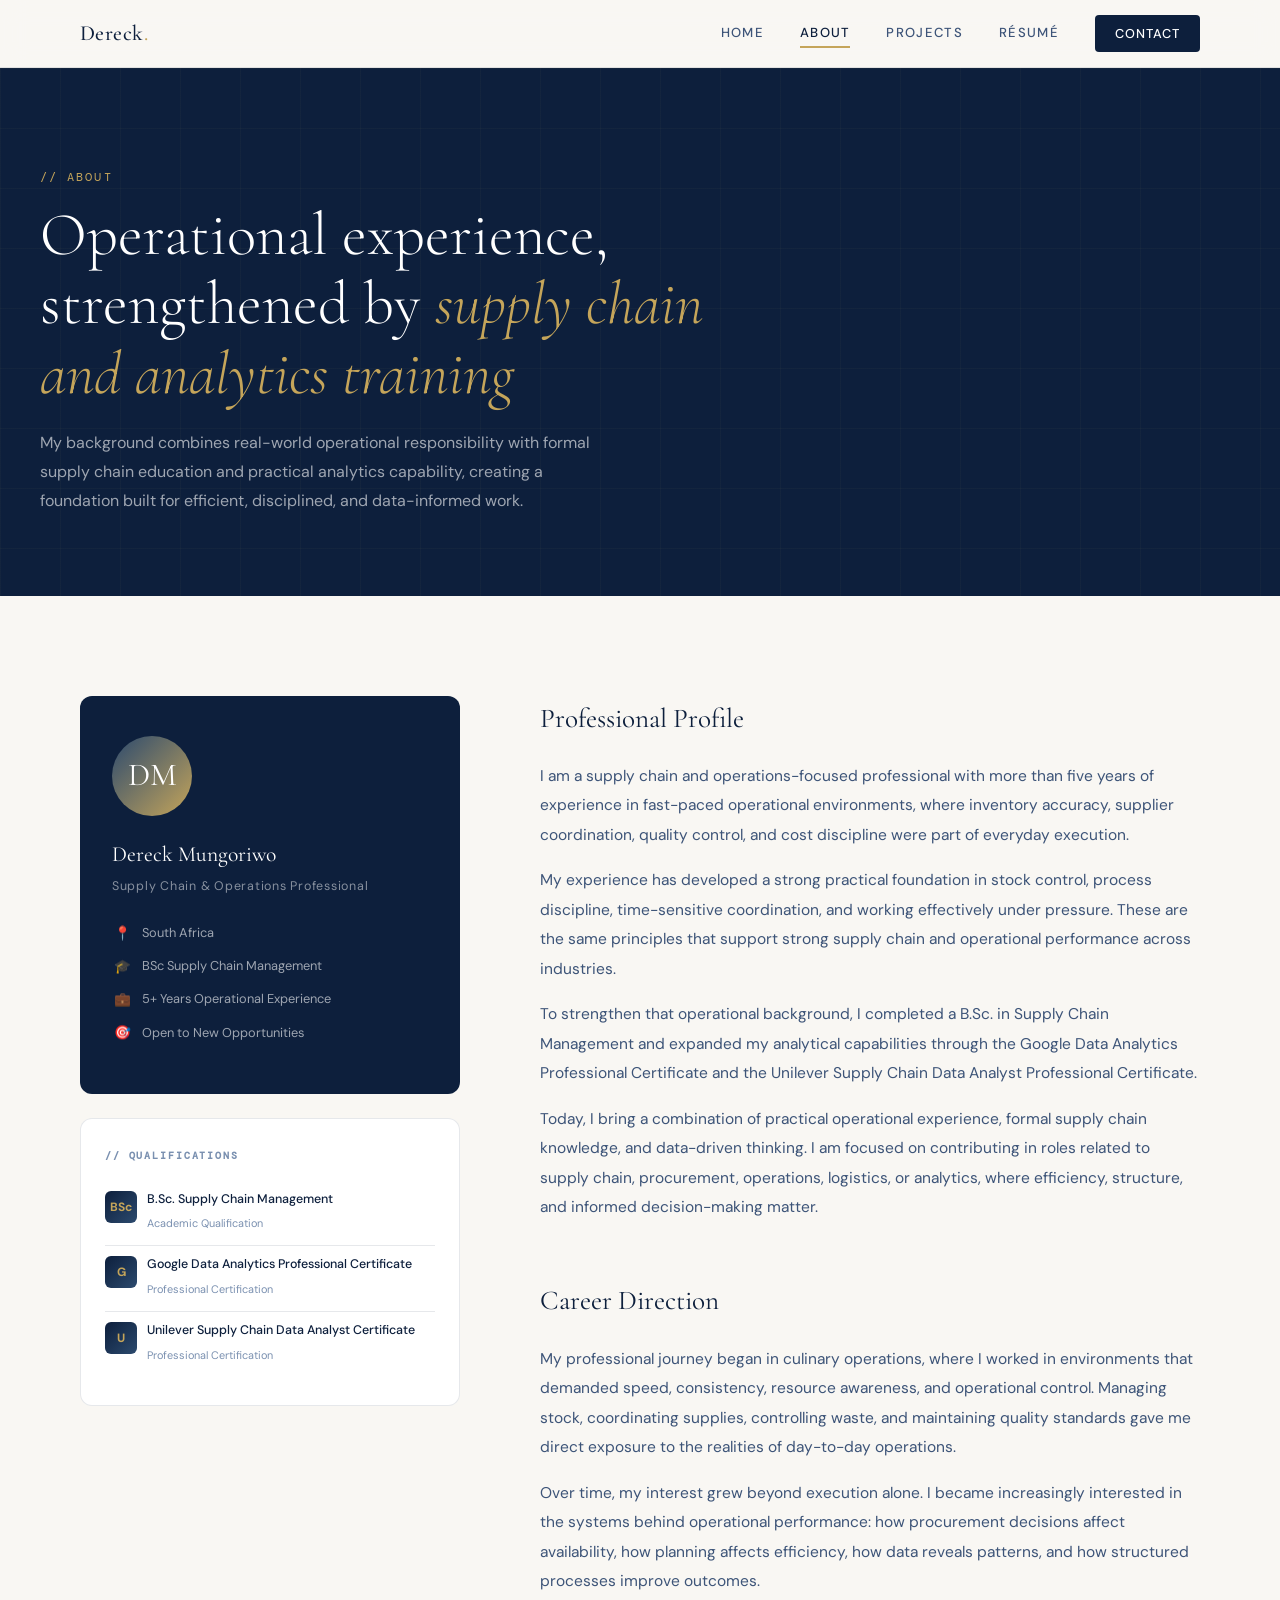
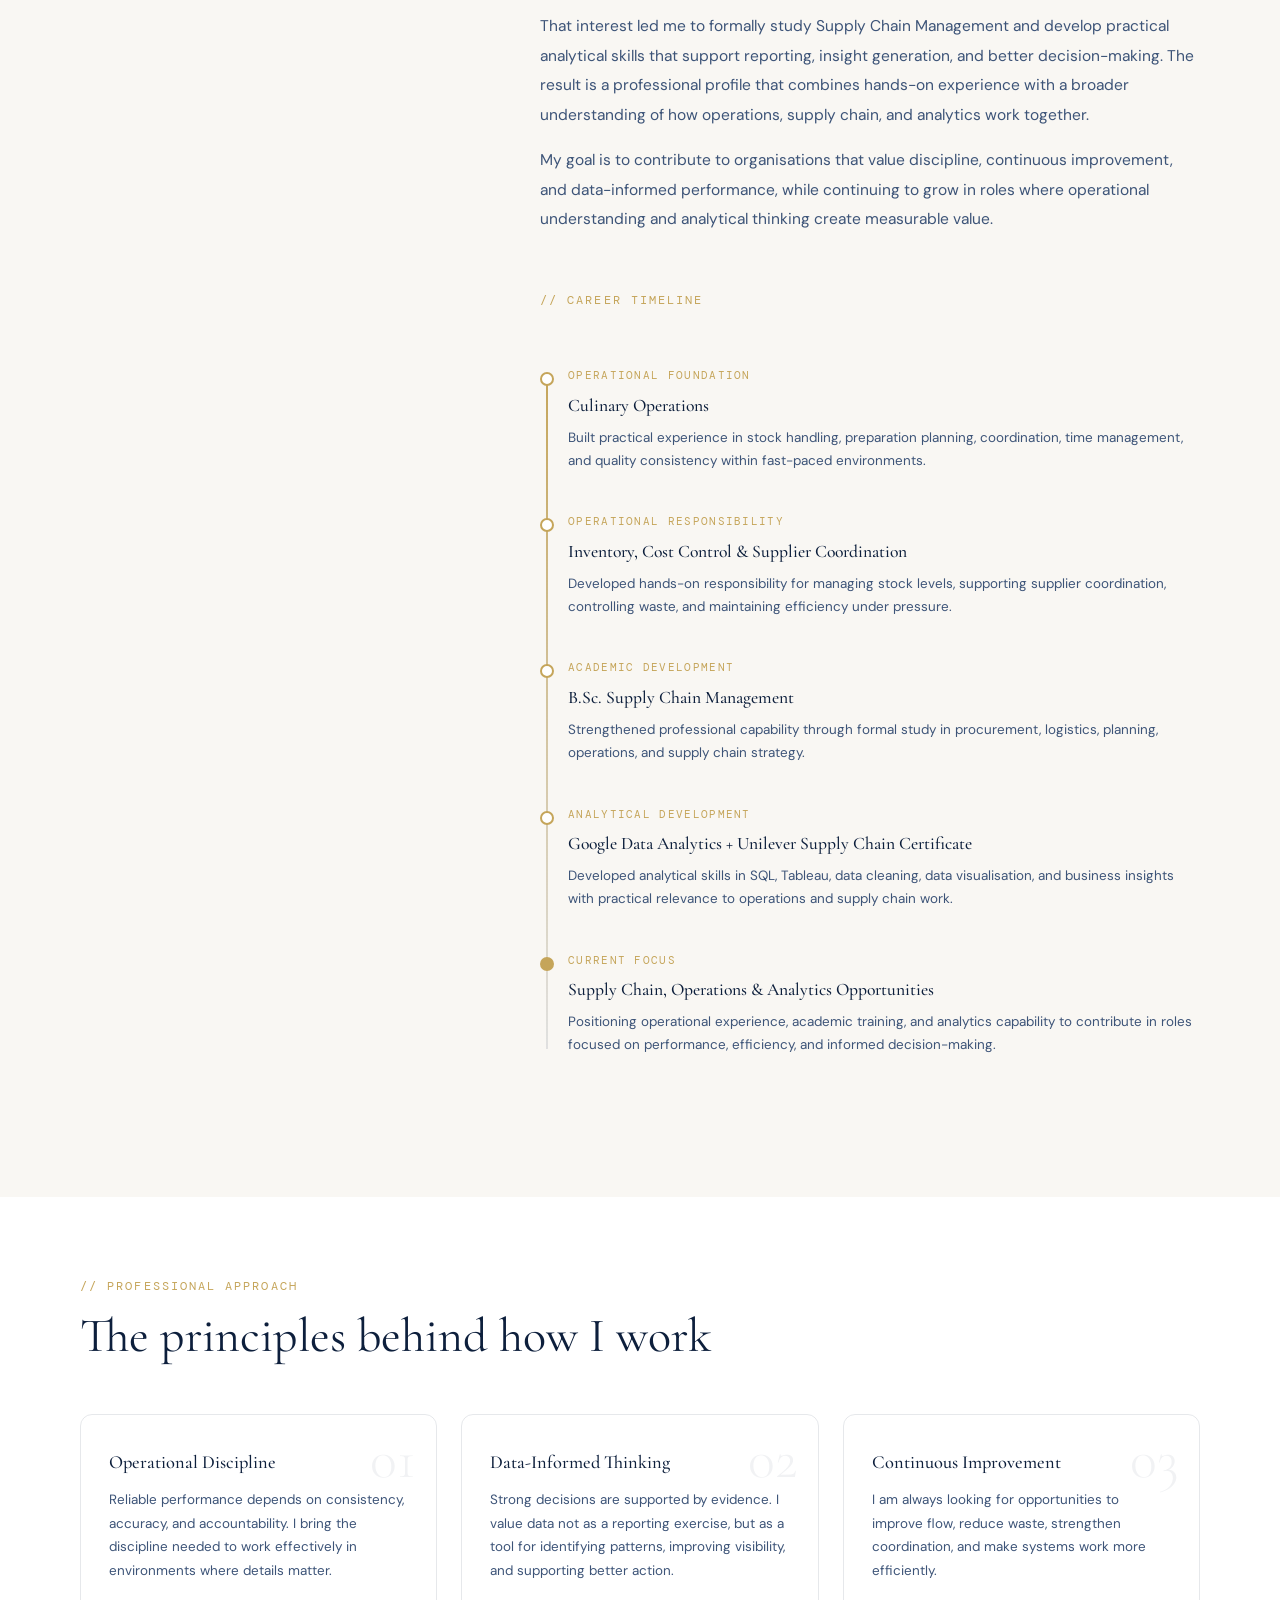
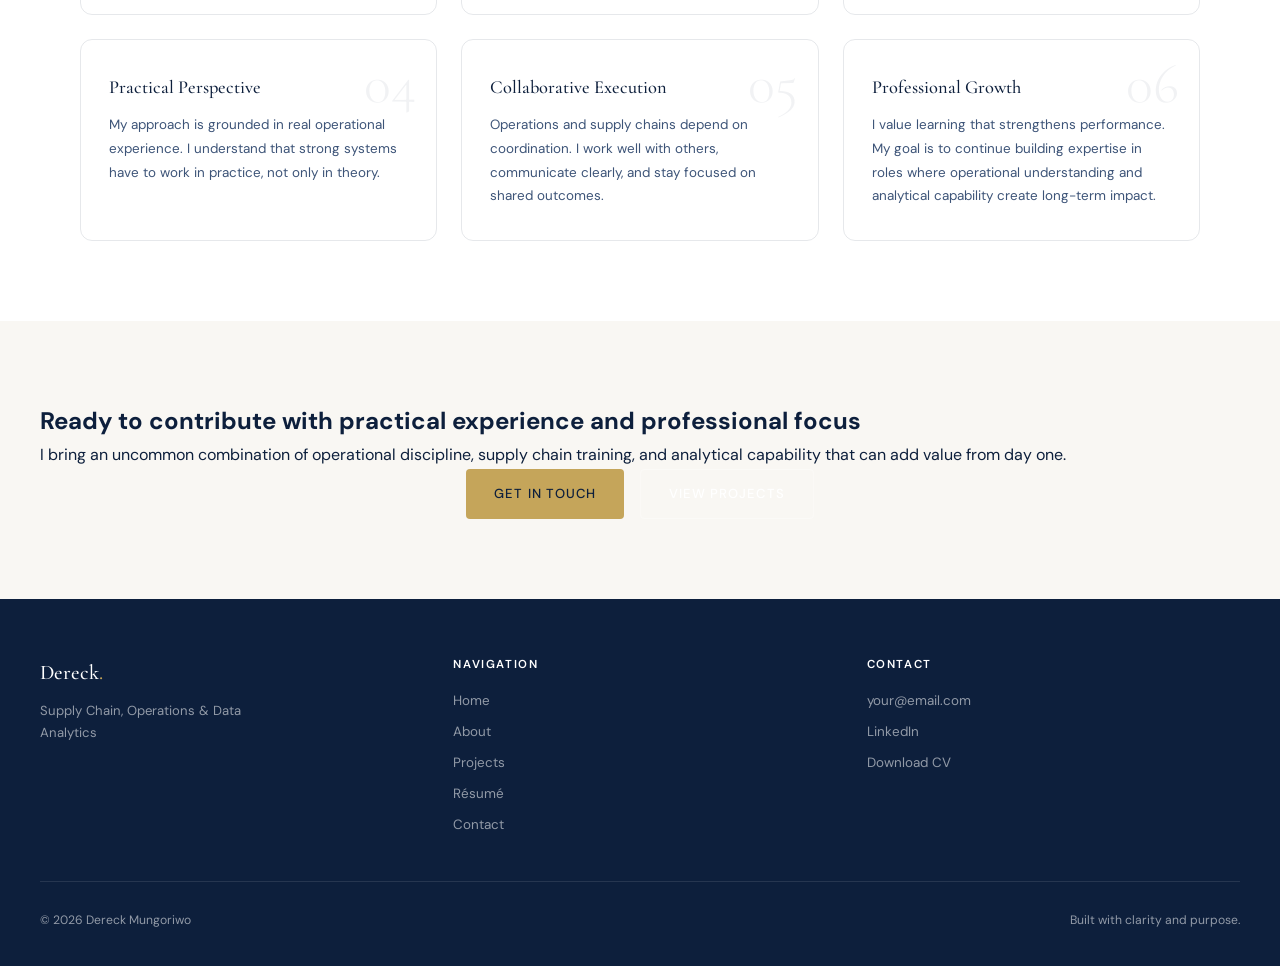
==== commit 607567cb: "Revise About page for professional branding Updated the content and structure of the About page to r" ====
--- a/about.html
+++ b/about.html
@@ -3,17 +3,32 @@
 <head>
   <meta charset="UTF-8" />
   <meta name="viewport" content="width=device-width, initial-scale=1.0" />
-  <title>About Me | Supply Chain Graduate</title>
-  <meta name="description" content="My professional story: from culinary operations to supply chain management and data analytics.">
+
+  <title>About | Dereck Mungoriwo | Supply Chain & Operations</title>
+  <meta
+    name="description"
+    content="Learn more about Dereck Mungoriwo, a supply chain and operations professional with practical experience in inventory control, supplier coordination, cost management, and data analytics."
+  />
+  <link rel="canonical" href="https://dereckmungoriwo.com/about.html" />
+
   <link rel="stylesheet" href="assets/css/global.css" />
   <link rel="stylesheet" href="assets/css/about.css" />
+
+  <!-- Google Analytics -->
+  <script async src="https://www.googletagmanager.com/gtag/js?id=G-XXXXXXXXXX"></script>
+  <script>
+    window.dataLayer = window.dataLayer || [];
+    function gtag(){dataLayer.push(arguments);}
+    gtag('js', new Date());
+    gtag('config', 'G-XXXXXXXXXX');
+  </script>
 </head>
 <body>
 
-<!-- ── Navigation ── -->
+<!-- Navigation -->
 <nav class="site-nav">
   <div class="nav-inner">
-    <a href="index.html" class="nav-logo">SC<span>.</span>Portfolio</a>
+    <a href="index.html" class="nav-logo">Dereck<span>.</span></a>
     <div class="nav-links">
       <a href="index.html">Home</a>
       <a href="about.html" class="active">About</a>
@@ -26,6 +41,7 @@
     </div>
   </div>
 </nav>
+
 <div class="nav-mobile" id="navMobile">
   <a href="index.html">Home</a>
   <a href="about.html">About</a>
@@ -36,26 +52,28 @@
 
 <main class="page-wrapper">
 
-  <!-- ── Page Hero ── -->
+  <!-- Page Hero -->
   <section class="page-hero">
     <div class="page-hero-inner">
-      <span class="section-label">// About Me</span>
-      <h1>From Culinary Operations<br>to <em>Supply Chain Analytics</em></h1>
-      <p>A professional journey built on real-world operational experience, formal academic training, and a genuine passion for how systems, data, and logistics drive performance.</p>
+      <span class="section-label">// About</span>
+      <h1>Operational experience,<br>strengthened by <em>supply chain and analytics training</em></h1>
+      <p>
+        My background combines real-world operational responsibility with formal supply chain education and practical analytics capability, creating a foundation built for efficient, disciplined, and data-informed work.
+      </p>
     </div>
   </section>
 
-  <!-- ── Story Section ── -->
+  <!-- Story Section -->
   <section class="story-section">
     <div class="story-inner container">
 
       <!-- Sidebar -->
       <aside class="story-sidebar">
         <div class="profile-block">
-          <div class="profile-avatar">SC</div>
-          <div class="profile-name">Your Name</div>
-          <div class="profile-title">Supply Chain Graduate · Operations Professional</div>
-          <div class="profile-detail"><span class="profile-detail-icon">📍</span> Your Location</div>
+          <div class="profile-avatar">DM</div>
+          <div class="profile-name">Dereck Mungoriwo</div>
+          <div class="profile-title">Supply Chain & Operations Professional</div>
+          <div class="profile-detail"><span class="profile-detail-icon">📍</span> South Africa</div>
           <div class="profile-detail"><span class="profile-detail-icon">🎓</span> BSc Supply Chain Management</div>
           <div class="profile-detail"><span class="profile-detail-icon">💼</span> 5+ Years Operational Experience</div>
           <div class="profile-detail"><span class="profile-detail-icon">🎯</span> Open to New Opportunities</div>
@@ -63,13 +81,15 @@
 
         <div class="sidebar-certs">
           <h4>// Qualifications</h4>
+
           <div class="cert-item">
             <div class="cert-badge">BSc</div>
             <div class="cert-text">
               <p>B.Sc. Supply Chain Management</p>
-              <span>University Degree</span>
+              <span>Academic Qualification</span>
             </div>
           </div>
+
           <div class="cert-item">
             <div class="cert-badge">G</div>
             <div class="cert-text">
@@ -77,6 +97,7 @@
               <span>Professional Certification</span>
             </div>
           </div>
+
           <div class="cert-item">
             <div class="cert-badge">U</div>
             <div class="cert-text">
@@ -91,31 +112,34 @@
       <div class="story-content">
 
         <div class="story-block fade-up">
-          <h2>About Me</h2>
-          <p>
-            I am an aspiring supply chain and operations professional with over five years of experience in fast-paced culinary environments, where I developed strong practical skills in inventory management, stock control, supplier coordination, quality assurance, and cost control.
-          </p>
-          <p>
-            Working in kitchen operations taught me how to manage time-sensitive processes, reduce waste, maintain standards, and make decisions under pressure — all of which are directly relevant to supply chain and operations roles.
-          </p>
-          <p>
-            To build on this hands-on experience, I completed a B.Sc. in Supply Chain Management, along with the Google Data Analytics Professional Certificate and the Unilever Supply Chain Data Analyst Professional Certificate. Through this combination of operational experience and formal training, I have developed a strong interest in procurement, logistics, demand planning, and data-driven decision-making.
-          </p>
-          <p>
-            I am now seeking opportunities in supply chain, operations, procurement, or analytics where I can apply my problem-solving mindset, analytical skills, and real-world experience to improve efficiency, reduce costs, and support smarter business decisions.
+          <h2>Professional Profile</h2>
+          <p>
+            I am a supply chain and operations-focused professional with more than five years of experience in fast-paced operational environments, where inventory accuracy, supplier coordination, quality control, and cost discipline were part of everyday execution.
+          </p>
+          <p>
+            My experience has developed a strong practical foundation in stock control, process discipline, time-sensitive coordination, and working effectively under pressure. These are the same principles that support strong supply chain and operational performance across industries.
+          </p>
+          <p>
+            To strengthen that operational background, I completed a B.Sc. in Supply Chain Management and expanded my analytical capabilities through the Google Data Analytics Professional Certificate and the Unilever Supply Chain Data Analyst Professional Certificate.
+          </p>
+          <p>
+            Today, I bring a combination of practical operational experience, formal supply chain knowledge, and data-driven thinking. I am focused on contributing in roles related to supply chain, procurement, operations, logistics, or analytics, where efficiency, structure, and informed decision-making matter.
           </p>
         </div>
 
         <div class="story-block fade-up">
-          <h2>My Transition Story</h2>
-          <p>
-            My professional journey began in culinary operations, where I gained practical experience managing stock, coordinating supplies, controlling costs, and maintaining consistent quality in high-pressure environments.
-          </p>
-          <p>
-            Over time, I became increasingly interested in the systems behind operations — how procurement, logistics, planning, and data all work together to support performance and customer satisfaction. That interest led me to formally study Supply Chain Management and data analytics.
-          </p>
-          <p>
-            Today, I am building on both worlds: practical operational experience from the workplace and technical supply chain knowledge from my academic and professional training. My goal is to contribute to organizations that value efficiency, continuous improvement, and data-informed decision-making.
+          <h2>Career Direction</h2>
+          <p>
+            My professional journey began in culinary operations, where I worked in environments that demanded speed, consistency, resource awareness, and operational control. Managing stock, coordinating supplies, controlling waste, and maintaining quality standards gave me direct exposure to the realities of day-to-day operations.
+          </p>
+          <p>
+            Over time, my interest grew beyond execution alone. I became increasingly interested in the systems behind operational performance: how procurement decisions affect availability, how planning affects efficiency, how data reveals patterns, and how structured processes improve outcomes.
+          </p>
+          <p>
+            That interest led me to formally study Supply Chain Management and develop practical analytical skills that support reporting, insight generation, and better decision-making. The result is a professional profile that combines hands-on experience with a broader understanding of how operations, supply chain, and analytics work together.
+          </p>
+          <p>
+            My goal is to contribute to organisations that value discipline, continuous improvement, and data-informed performance, while continuing to grow in roles where operational understanding and analytical thinking create measurable value.
           </p>
         </div>
 
@@ -123,31 +147,47 @@
         <div class="fade-up">
           <span class="section-label">// Career Timeline</span>
           <div class="timeline">
+
             <div class="timeline-item">
-              <div class="timeline-date">Early Career</div>
-              <div class="timeline-title">Culinary Operations — Commis Chef</div>
-              <p class="timeline-desc">Began kitchen career, learning operational discipline, time management, and stock handling in fast-paced environments.</p>
-            </div>
+              <div class="timeline-date">Operational Foundation</div>
+              <div class="timeline-title">Culinary Operations</div>
+              <p class="timeline-desc">
+                Built practical experience in stock handling, preparation planning, coordination, time management, and quality consistency within fast-paced environments.
+              </p>
+            </div>
+
             <div class="timeline-item">
-              <div class="timeline-date">Mid Career</div>
-              <div class="timeline-title">Chef de Partie — Inventory & Cost Control</div>
-              <p class="timeline-desc">Managed stock levels and ingredient availability. Coordinated with suppliers, controlled costs, and maintained quality standards under pressure.</p>
-            </div>
+              <div class="timeline-date">Operational Responsibility</div>
+              <div class="timeline-title">Inventory, Cost Control & Supplier Coordination</div>
+              <p class="timeline-desc">
+                Developed hands-on responsibility for managing stock levels, supporting supplier coordination, controlling waste, and maintaining efficiency under pressure.
+              </p>
+            </div>
+
             <div class="timeline-item">
-              <div class="timeline-date">Academic Transition</div>
+              <div class="timeline-date">Academic Development</div>
               <div class="timeline-title">B.Sc. Supply Chain Management</div>
-              <p class="timeline-desc">Completed formal degree in supply chain, gaining knowledge in procurement, logistics, demand planning, and operational strategy.</p>
-            </div>
+              <p class="timeline-desc">
+                Strengthened professional capability through formal study in procurement, logistics, planning, operations, and supply chain strategy.
+              </p>
+            </div>
+
             <div class="timeline-item">
-              <div class="timeline-date">Professional Certifications</div>
-              <div class="timeline-title">Google Data Analytics + Unilever SC Certificate</div>
-              <p class="timeline-desc">Developed data skills in SQL, Tableau, visualization, and business insights. Applied learning to supply chain and analytics contexts.</p>
-            </div>
+              <div class="timeline-date">Analytical Development</div>
+              <div class="timeline-title">Google Data Analytics + Unilever Supply Chain Certificate</div>
+              <p class="timeline-desc">
+                Developed analytical skills in SQL, Tableau, data cleaning, data visualisation, and business insights with practical relevance to operations and supply chain work.
+              </p>
+            </div>
+
             <div class="timeline-item current">
-              <div class="timeline-date">Present</div>
-              <div class="timeline-title">Early-Career Supply Chain & Analytics Professional</div>
-              <p class="timeline-desc">Building a portfolio of projects. Seeking roles in supply chain, procurement, operations, or data analytics.</p>
-            </div>
+              <div class="timeline-date">Current Focus</div>
+              <div class="timeline-title">Supply Chain, Operations & Analytics Opportunities</div>
+              <p class="timeline-desc">
+                Positioning operational experience, academic training, and analytics capability to contribute in roles focused on performance, efficiency, and informed decision-making.
+              </p>
+            </div>
+
           </div>
         </div>
 
@@ -155,51 +195,72 @@
     </div>
   </section>
 
-  <!-- ── Values ── -->
+  <!-- Values -->
   <section class="values-section">
     <div class="values-inner container">
-      <span class="section-label">// What I Stand For</span>
-      <h2 class="section-heading">The principles that guide<br>my professional approach</h2>
+      <span class="section-label">// Professional Approach</span>
+      <h2 class="section-heading">The principles behind how I work</h2>
 
       <div class="values-grid">
+
         <div class="value-card fade-up">
           <div class="value-number">01</div>
-          <h3>Operational Precision</h3>
-          <p>Years in kitchen environments taught me that precision is not optional — timing, accuracy, and consistency are the foundation of reliable operations.</p>
-        </div>
+          <h3>Operational Discipline</h3>
+          <p>
+            Reliable performance depends on consistency, accuracy, and accountability. I bring the discipline needed to work effectively in environments where details matter.
+          </p>
+        </div>
+
         <div class="value-card fade-up">
           <div class="value-number">02</div>
-          <h3>Data-Driven Thinking</h3>
-          <p>Good decisions come from good data. I combine real-world intuition with analytical skills to turn information into insight and insight into action.</p>
-        </div>
+          <h3>Data-Informed Thinking</h3>
+          <p>
+            Strong decisions are supported by evidence. I value data not as a reporting exercise, but as a tool for identifying patterns, improving visibility, and supporting better action.
+          </p>
+        </div>
+
         <div class="value-card fade-up">
           <div class="value-number">03</div>
           <h3>Continuous Improvement</h3>
-          <p>Whether reducing waste in a kitchen or optimizing a supply chain, I am always looking for smarter, leaner, more efficient ways to work.</p>
-        </div>
+          <p>
+            I am always looking for opportunities to improve flow, reduce waste, strengthen coordination, and make systems work more efficiently.
+          </p>
+        </div>
+
         <div class="value-card fade-up">
           <div class="value-number">04</div>
-          <h3>Practical Experience First</h3>
-          <p>I do not just know the theory — I have lived the operational realities that supply chain professionals work to solve every day.</p>
-        </div>
+          <h3>Practical Perspective</h3>
+          <p>
+            My approach is grounded in real operational experience. I understand that strong systems have to work in practice, not only in theory.
+          </p>
+        </div>
+
         <div class="value-card fade-up">
           <div class="value-number">05</div>
-          <h3>Collaborative Mindset</h3>
-          <p>Supply chains are built on coordination. I understand how to work across teams, communicate clearly, and support shared goals under pressure.</p>
-        </div>
+          <h3>Collaborative Execution</h3>
+          <p>
+            Operations and supply chains depend on coordination. I work well with others, communicate clearly, and stay focused on shared outcomes.
+          </p>
+        </div>
+
         <div class="value-card fade-up">
           <div class="value-number">06</div>
-          <h3>Strategic Curiosity</h3>
-          <p>I am drawn to understanding how systems work — not just what happens, but why, and how it can be improved for better outcomes.</p>
-        </div>
+          <h3>Professional Growth</h3>
+          <p>
+            I value learning that strengthens performance. My goal is to continue building expertise in roles where operational understanding and analytical capability create long-term impact.
+          </p>
+        </div>
+
       </div>
     </div>
   </section>
 
-  <!-- ── CTA ── -->
+  <!-- CTA -->
   <section class="cta-banner" style="padding:80px 40px;">
-    <h2>Ready to contribute from day one</h2>
-    <p>Real operational experience plus formal supply chain and analytics training — an unusual combination that brings genuine value.</p>
+    <h2>Ready to contribute with practical experience and professional focus</h2>
+    <p>
+      I bring an uncommon combination of operational discipline, supply chain training, and analytical capability that can add value from day one.
+    </p>
     <div style="display:flex;gap:16px;justify-content:center;flex-wrap:wrap;">
       <a href="contact.html" class="btn btn-gold">Get in Touch</a>
       <a href="projects.html" class="btn btn-outline" style="color:#fff;border-color:rgba(255,255,255,0.3);">View Projects</a>
@@ -208,31 +269,34 @@
 
 </main>
 
-<!-- ── Footer ── -->
+<!-- Footer -->
 <footer class="site-footer">
   <div class="footer-inner">
     <div class="footer-brand">
-      <div class="footer-logo">SC<span>.</span>Portfolio</div>
-      <p>Supply Chain Management Graduate transitioning from culinary operations to data-driven supply chain and analytics roles.</p>
-    </div>
+      <div class="footer-logo">Dereck<span>.</span></div>
+      <p>Supply Chain, Operations & Data Analytics</p>
+    </div>
+
     <div class="footer-col">
       <h4>Navigation</h4>
       <a href="index.html">Home</a>
-      <a href="about.html">About Me</a>
+      <a href="about.html">About</a>
       <a href="projects.html">Projects</a>
       <a href="resume.html">Résumé</a>
       <a href="contact.html">Contact</a>
     </div>
+
     <div class="footer-col">
       <h4>Contact</h4>
-      <a href="mailto:hello@example.com">hello@example.com</a>
-      <a href="https://linkedin.com" target="_blank">LinkedIn Profile</a>
+      <a href="mailto:your@email.com">your@email.com</a>
+      <a href="https://linkedin.com/in/yourprofile" target="_blank" rel="noopener">LinkedIn</a>
       <a href="resume.html">Download CV</a>
     </div>
   </div>
+
   <div class="footer-bottom">
-    <p>© 2025 Supply Chain Portfolio. All rights reserved.</p>
-    <p>Built with purpose &amp; precision.</p>
+    <p>© 2026 Dereck Mungoriwo</p>
+    <p>Built with clarity and purpose.</p>
   </div>
 </footer>
 
@@ -240,11 +304,15 @@
   function toggleNav() {
     document.getElementById('navMobile').classList.toggle('open');
   }
+
   const observer = new IntersectionObserver((entries) => {
     entries.forEach((e, i) => {
-      if (e.isIntersecting) setTimeout(() => e.target.classList.add('visible'), i * 80);
+      if (e.isIntersecting) {
+        setTimeout(() => e.target.classList.add('visible'), i * 80);
+      }
     });
   }, { threshold: 0.10 });
+
   document.querySelectorAll('.fade-up').forEach(el => observer.observe(el));
 </script>
 </body>
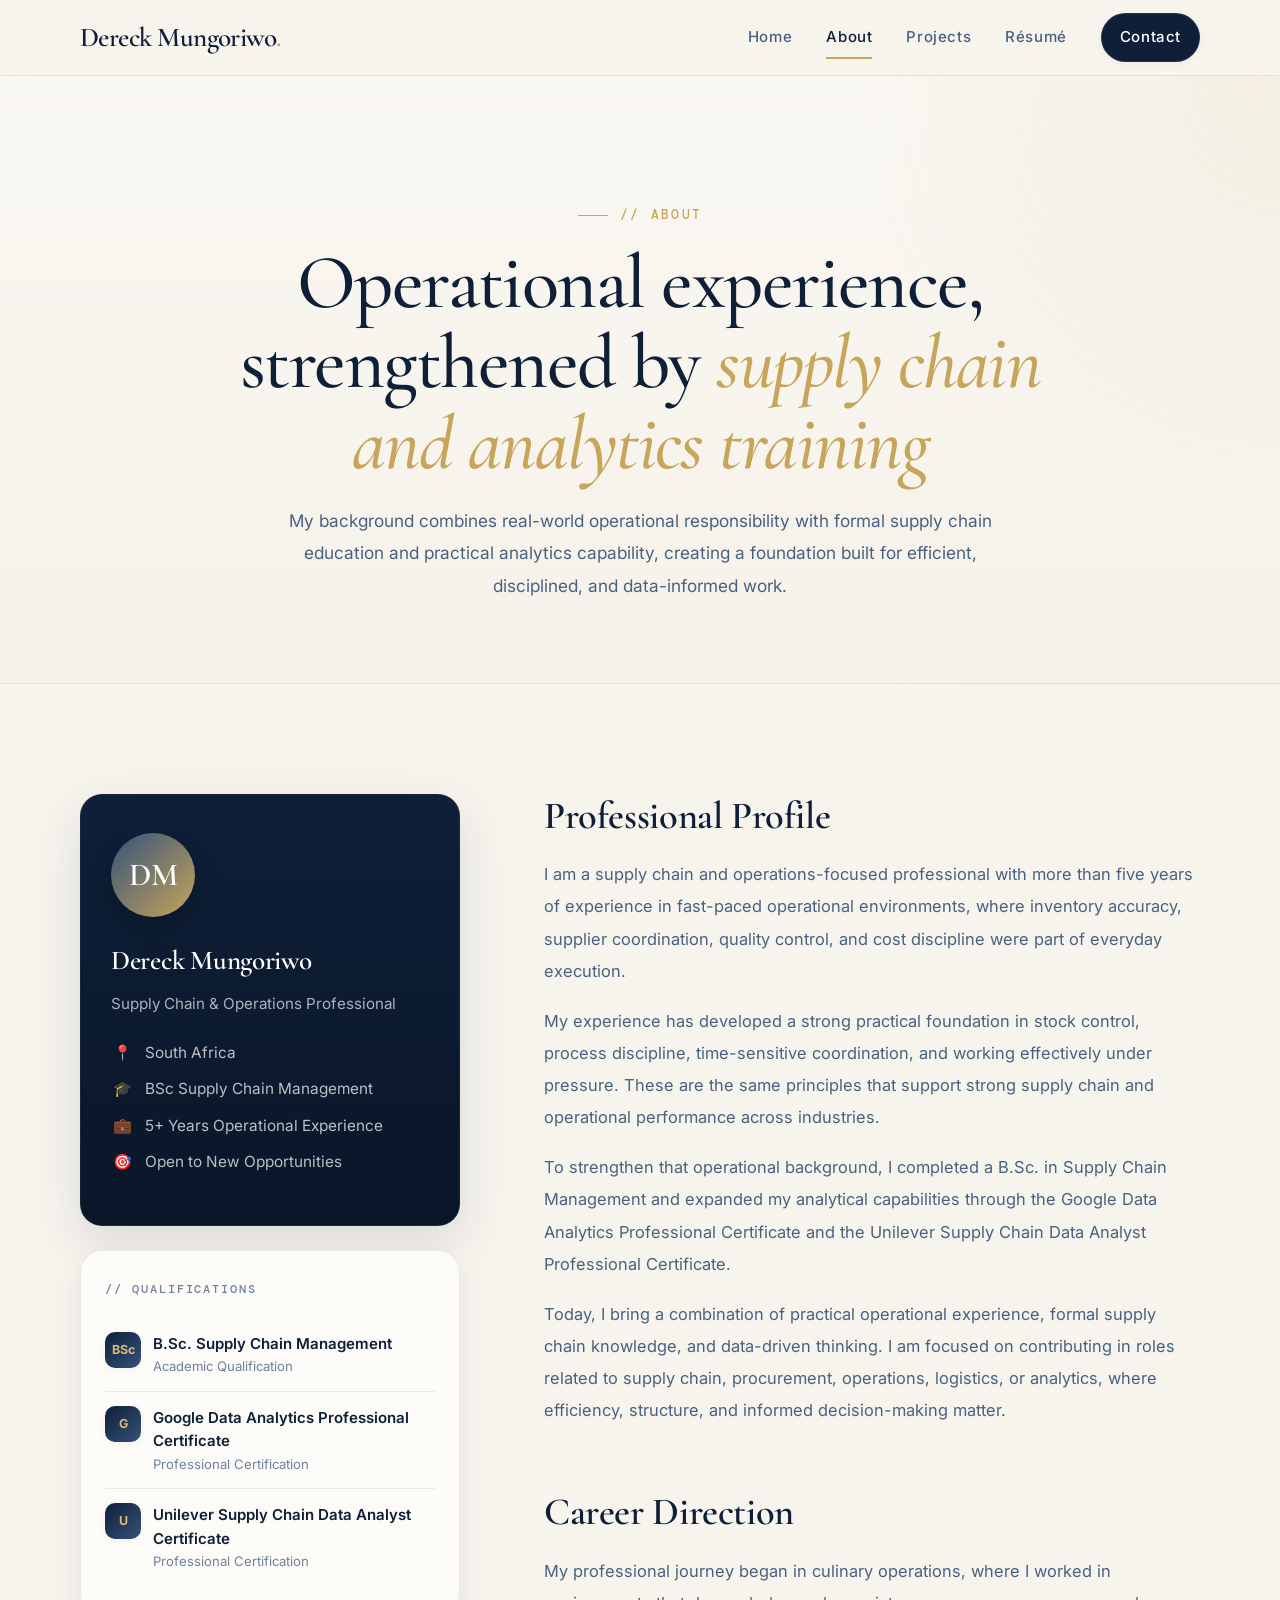
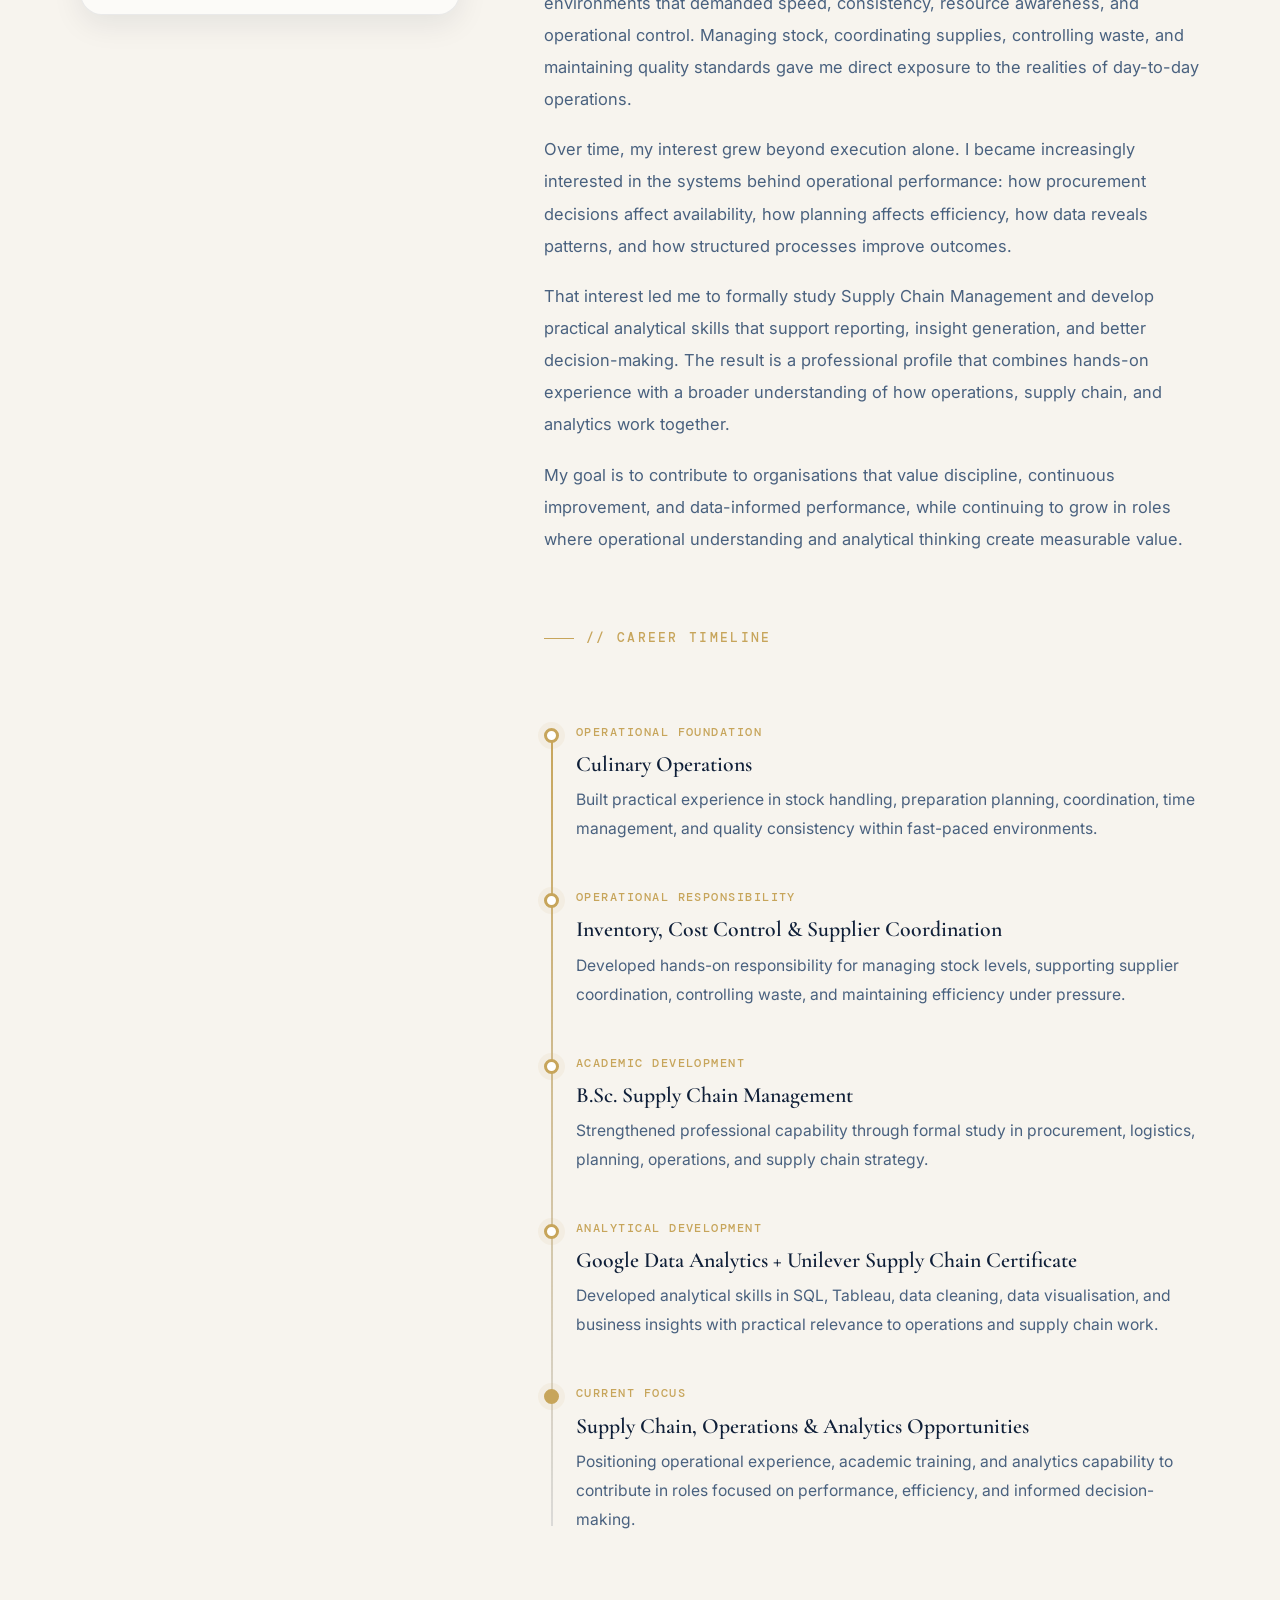
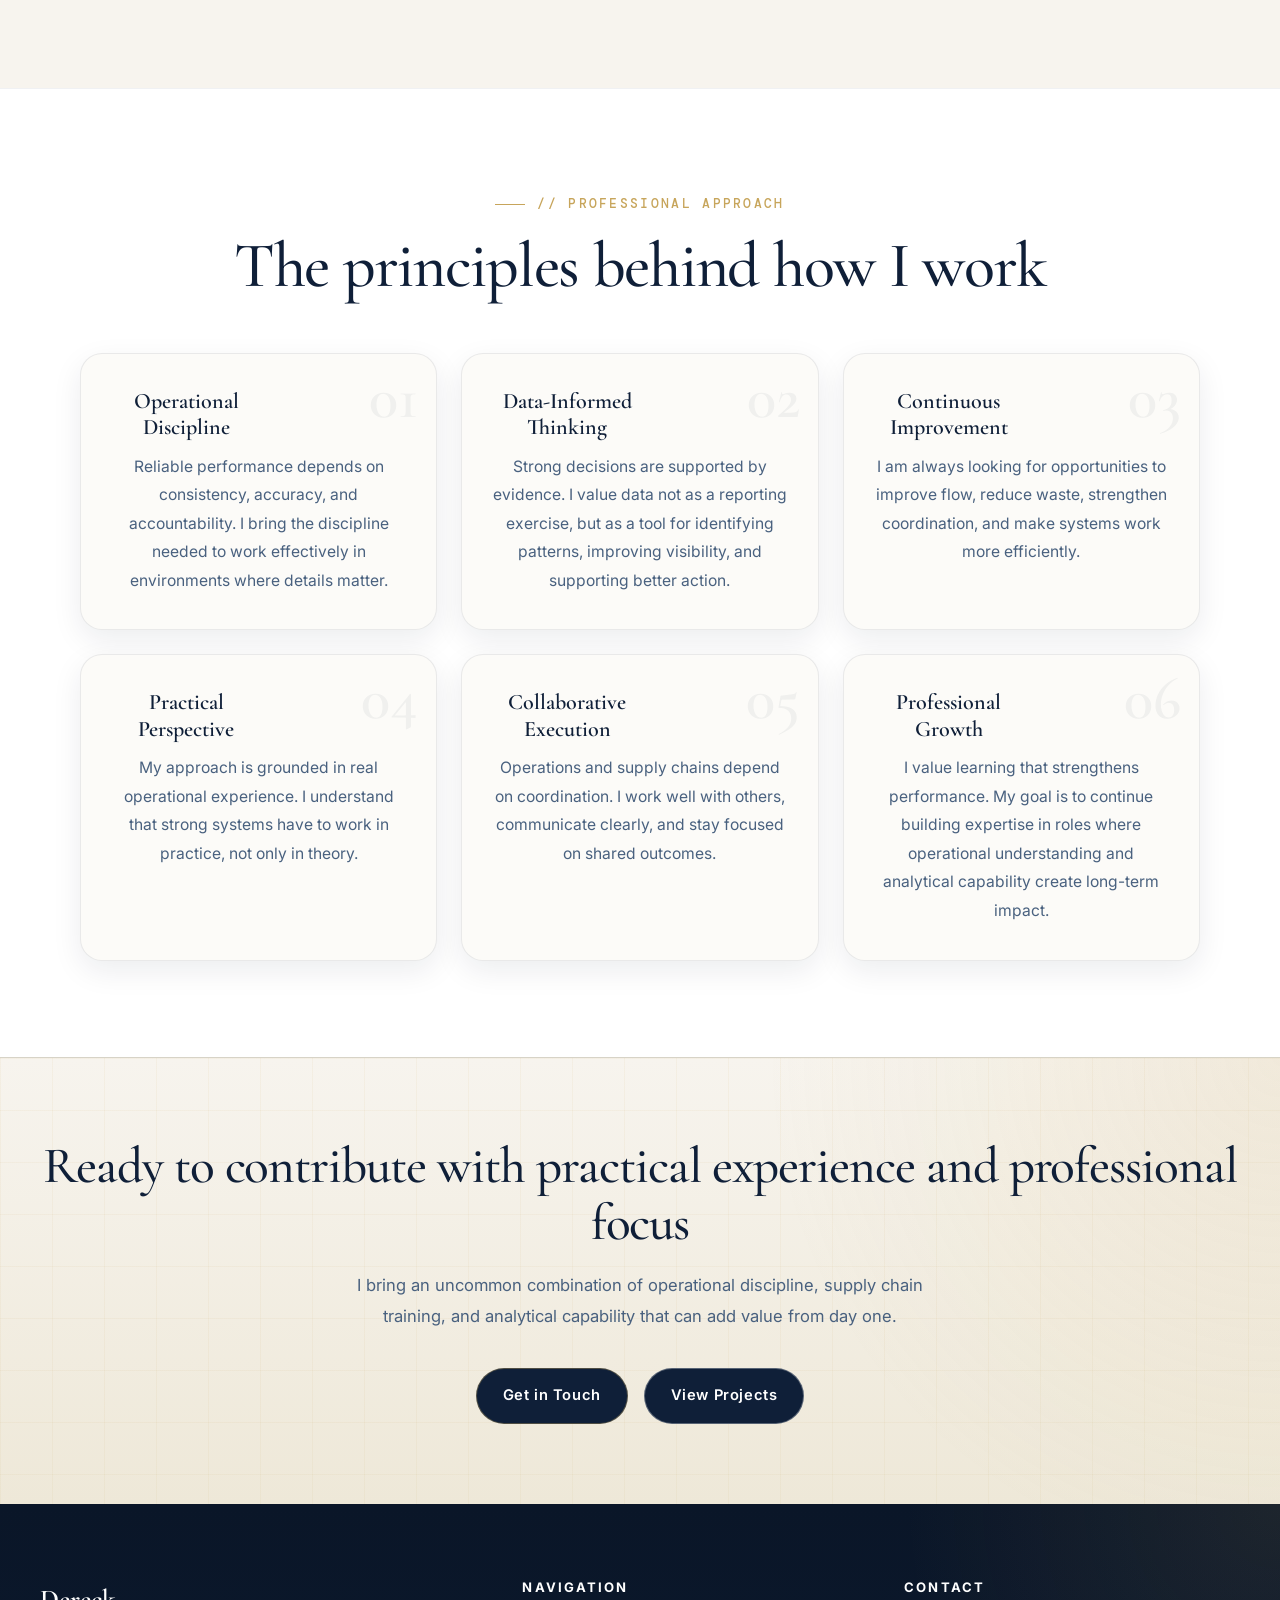
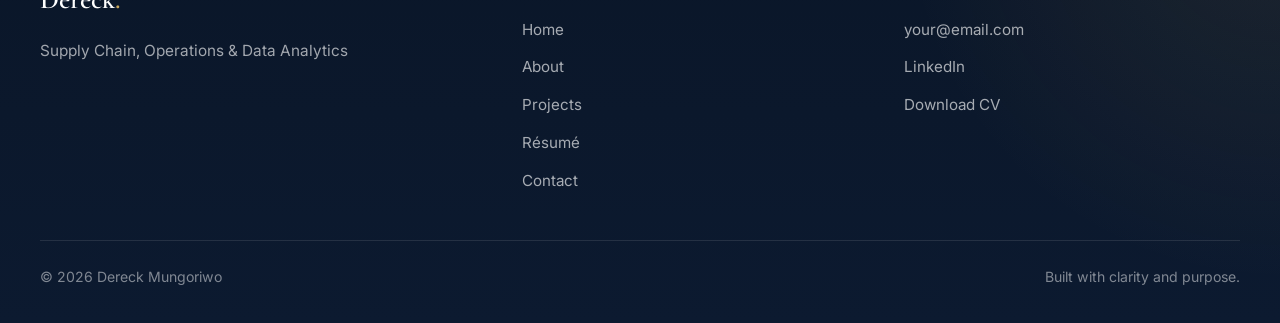
==== commit 75069ee9: "Update navigation logo name to 'Dereck Mungoriwo'" ====
--- a/about.html
+++ b/about.html
@@ -28,7 +28,7 @@
 <!-- Navigation -->
 <nav class="site-nav">
   <div class="nav-inner">
-    <a href="index.html" class="nav-logo">Dereck<span>.</span></a>
+    <a href="index.html" class="nav-logo">Dereck Mungoriwo<span>.</span></a>
     <div class="nav-links">
       <a href="index.html">Home</a>
       <a href="about.html" class="active">About</a>
--- a/assets/css/global.css
+++ b/assets/css/global.css
@@ -1,314 +1,749 @@
 /* ============================================
-   GLOBAL.CSS — Shared Variables, Reset, Nav, Footer
+   GLOBAL.CSS — Premium Shared Design System
    ============================================ */
 
-@import url('https://fonts.googleapis.com/css2?family=Cormorant+Garamond:wght@300;400;500;600&family=DM+Sans:wght@300;400;500;600&family=DM+Mono:wght@300;400&display=swap');
+@import url('https://fonts.googleapis.com/css2?family=Cormorant+Garamond:wght@400;500;600;700&family=Inter:wght@400;500;600;700&family=DM+Mono:wght@400;500&display=swap');
 
 /* ── CSS Custom Properties ── */
 :root {
-  --navy: #0d1f3c;
-  --navy-mid: #1a3256;
-  --steel: #2c4a6e;
-  --accent: #c5a55a;
-  --accent-light: #e0c88a;
-  --ivory: #f9f7f3;
+  --navy: #0f1f38;
+  --navy-deep: #0a1628;
+  --navy-soft: #1b3358;
+  --steel: #35527a;
+  --accent: #c7a55b;
+  --accent-soft: #d7b978;
+  --accent-pale: #efe2bf;
+  --ivory: #f7f4ee;
+  --surface: #fcfbf8;
   --white: #ffffff;
-  --text-dark: #0d1f3c;
-  --text-mid: #3d5478;
-  --text-muted: #7a90b0;
-  --border: rgba(13,31,60,0.10);
-  --shadow-soft: 0 4px 24px rgba(13,31,60,0.08);
-  --shadow-card: 0 8px 40px rgba(13,31,60,0.12);
-  --radius: 4px;
-  --radius-lg: 12px;
-  --transition: 0.3s cubic-bezier(0.4,0,0.2,1);
+
+  --text-dark: #13253f;
+  --text-mid: #49617f;
+  --text-soft: #6f829d;
+  --text-faint: #97a7bc;
+
+  --border: rgba(15, 31, 56, 0.10);
+  --border-strong: rgba(15, 31, 56, 0.18);
+
+  --shadow-xs: 0 2px 10px rgba(15, 31, 56, 0.04);
+  --shadow-soft: 0 10px 30px rgba(15, 31, 56, 0.08);
+  --shadow-card: 0 18px 50px rgba(15, 31, 56, 0.12);
+  --shadow-hover: 0 22px 60px rgba(15, 31, 56, 0.16);
+
+  --radius-sm: 8px;
+  --radius: 14px;
+  --radius-lg: 22px;
+  --radius-xl: 30px;
+
+  --transition: 0.32s cubic-bezier(0.4, 0, 0.2, 1);
+
   --font-display: 'Cormorant Garamond', serif;
-  --font-body: 'DM Sans', sans-serif;
+  --font-body: 'Inter', sans-serif;
   --font-mono: 'DM Mono', monospace;
+
+  --max-width: 1200px;
 }
 
 /* ── Reset ── */
-*, *::before, *::after { box-sizing: border-box; margin: 0; padding: 0; }
-html { scroll-behavior: smooth; font-size: 16px; }
+*,
+*::before,
+*::after {
+  box-sizing: border-box;
+  margin: 0;
+  padding: 0;
+}
+
+html {
+  scroll-behavior: smooth;
+  font-size: 16px;
+  /* Prevents fixed nav from covering section headings on anchor jump */
+  scroll-padding-top: 96px;
+}
+
 body {
   font-family: var(--font-body);
   background: var(--ivory);
   color: var(--text-dark);
-  line-height: 1.7;
+  line-height: 1.75;
   -webkit-font-smoothing: antialiased;
-}
-a { text-decoration: none; color: inherit; }
-img { display: block; max-width: 100%; }
-ul { list-style: none; }
+  text-rendering: optimizeLegibility;
+}
+
+/* Ensures Cormorant Garamond applies to all headings,
+   not only those carrying an explicit class */
+h1, h2, h3 {
+  font-family: var(--font-display);
+  font-weight: 500;
+}
+
+a {
+  text-decoration: none;
+  color: inherit;
+  transition: color var(--transition), opacity var(--transition), transform var(--transition);
+}
+
+img {
+  display: block;
+  max-width: 100%;
+}
+
+ul {
+  list-style: none;
+}
+
+button,
+input,
+textarea,
+select {
+  font: inherit;
+}
+
+/* ── Global Layout ── */
+.container {
+  max-width: var(--max-width);
+  margin: 0 auto;
+  padding: 0 40px;
+}
+
+.page-wrapper {
+  padding-top: 76px;
+}
+
+section {
+  position: relative;
+}
+
+/* ── Typography ── */
+.section-label {
+  display: inline-flex;
+  align-items: center;
+  gap: 12px;
+  font-family: var(--font-mono);
+  font-size: 0.8rem;
+  font-weight: 500;
+  letter-spacing: 0.18em;
+  text-transform: uppercase;
+  color: var(--accent);
+  margin-bottom: 16px;
+}
+
+.section-label::before {
+  content: '';
+  width: 30px;
+  height: 1px;
+  background: var(--accent);
+  display: inline-block;
+}
+
+.section-heading {
+  font-family: var(--font-display);
+  font-size: clamp(2.4rem, 5vw, 4rem);
+  font-weight: 500;
+  line-height: 1.08;
+  letter-spacing: -0.02em;
+  color: var(--navy);
+  margin-bottom: 22px;
+}
+
+.section-subtext {
+  font-size: 1.06rem;
+  line-height: 1.9;
+  color: var(--text-mid);
+  max-width: 720px;
+}
+
+/* ── Shared Page Hero ── */
+.page-hero {
+  padding: 120px 40px 80px;
+  background:
+    radial-gradient(circle at top right, rgba(199,165,91,0.10), transparent 30%),
+    linear-gradient(180deg, #f9f7f2 0%, #f6f2ea 100%);
+  border-bottom: 1px solid var(--border);
+}
+
+.page-hero-inner {
+  max-width: 920px;
+  margin: 0 auto;
+  text-align: center;
+}
+
+.page-hero h1 {
+  font-family: var(--font-display);
+  font-size: clamp(2.8rem, 6vw, 4.8rem);
+  font-weight: 500;
+  line-height: 1.06;
+  letter-spacing: -0.02em;
+  color: var(--navy);
+  margin-bottom: 20px;
+}
+
+.page-hero h1 em {
+  font-style: italic;
+  color: var(--accent);
+}
+
+.page-hero p {
+  font-size: 1.08rem;
+  line-height: 1.9;
+  color: var(--text-mid);
+  max-width: 760px;
+  margin: 0 auto;
+}
 
 /* ── Navigation ── */
 .site-nav {
   position: fixed;
-  top: 0; left: 0; right: 0;
-  z-index: 100;
-  background: rgba(249,247,243,0.92);
-  backdrop-filter: blur(12px);
-  border-bottom: 1px solid var(--border);
-  height: 68px;
+  top: 0;
+  left: 0;
+  right: 0;
+  z-index: 1000;
+  height: 76px;
   display: flex;
   align-items: center;
-}
+  background: rgba(247, 244, 238, 0.88);
+  backdrop-filter: blur(16px);
+  border-bottom: 1px solid rgba(15, 31, 56, 0.08);
+}
+
 .nav-inner {
   width: 100%;
-  max-width: 1200px;
+  max-width: var(--max-width);
   margin: 0 auto;
   padding: 0 40px;
   display: flex;
   align-items: center;
   justify-content: space-between;
 }
+
 .nav-logo {
   font-family: var(--font-display);
-  font-size: 1.35rem;
-  font-weight: 500;
+  font-size: 1.7rem;
+  font-weight: 600;
+  letter-spacing: -0.02em;
   color: var(--navy);
-  letter-spacing: 0.02em;
-}
+}
+
 .nav-logo span {
   color: var(--accent);
 }
+
 .nav-links {
   display: flex;
-  gap: 36px;
   align-items: center;
-}
+  gap: 34px;
+}
+
 .nav-links a {
-  font-family: var(--font-body);
-  font-size: 0.82rem;
+  position: relative;
+  font-size: 0.94rem;
   font-weight: 500;
-  letter-spacing: 0.10em;
-  text-transform: uppercase;
+  letter-spacing: 0.04em;
   color: var(--text-mid);
-  transition: color var(--transition);
-  position: relative;
-}
+}
+
 .nav-links a::after {
   content: '';
   position: absolute;
-  bottom: -3px; left: 0; right: 0;
-  height: 1.5px;
+  left: 0;
+  bottom: -8px;
+  width: 100%;
+  height: 2px;
   background: var(--accent);
   transform: scaleX(0);
+  transform-origin: left;
   transition: transform var(--transition);
-  transform-origin: left;
-}
-.nav-links a:hover, .nav-links a.active { color: var(--navy); }
-.nav-links a:hover::after, .nav-links a.active::after { transform: scaleX(1); }
+}
+
+.nav-links a:hover,
+.nav-links a.active {
+  color: var(--navy);
+}
+
+.nav-links a:hover::after,
+.nav-links a.active::after {
+  transform: scaleX(1);
+}
+
 .nav-cta {
+  display: inline-flex;
+  align-items: center;
+  justify-content: center;
+  min-height: 44px;
+  padding: 10px 18px;
+  border-radius: 999px;
   background: var(--navy);
   color: var(--white) !important;
-  padding: 8px 20px;
-  border-radius: var(--radius);
-  font-size: 0.80rem !important;
-  letter-spacing: 0.08em !important;
-  transition: background var(--transition) !important;
-}
-.nav-cta:hover { background: var(--steel) !important; }
-.nav-cta::after { display: none !important; }
-
-/* Hamburger */
+  border: 1px solid rgba(255,255,255,0.08);
+  box-shadow: var(--shadow-xs);
+}
+
+.nav-cta:hover {
+  background: var(--navy-soft);
+  transform: translateY(-1px);
+}
+
+.nav-cta::after {
+  display: none !important;
+}
+
+/* Active state for Contact link when nav-cta and active both apply */
+.nav-cta.active {
+  background: var(--accent);
+  color: var(--navy-deep) !important;
+  border-color: transparent;
+}
+
+/* ── Mobile Nav ── */
 .nav-toggle {
   display: none;
   flex-direction: column;
   gap: 5px;
   cursor: pointer;
-  padding: 6px;
-}
+  padding: 8px;
+}
+
 .nav-toggle span {
-  display: block;
-  width: 22px; height: 2px;
+  width: 24px;
+  height: 2px;
+  border-radius: 999px;
   background: var(--navy);
-  border-radius: 2px;
-  transition: var(--transition);
-}
+}
+
 .nav-mobile {
   display: none;
   position: fixed;
-  top: 68px; left: 0; right: 0;
-  background: var(--ivory);
+  top: 76px;
+  left: 0;
+  right: 0;
+  z-index: 999;
+  padding: 24px 28px 28px;
+  background: rgba(247, 244, 238, 0.98);
+  backdrop-filter: blur(16px);
   border-bottom: 1px solid var(--border);
-  padding: 20px 40px;
-  z-index: 99;
   flex-direction: column;
-  gap: 20px;
-}
+  gap: 18px;
+}
+
 .nav-mobile a {
-  font-size: 0.90rem;
+  font-size: 1rem;
   font-weight: 500;
-  letter-spacing: 0.08em;
-  text-transform: uppercase;
   color: var(--text-mid);
 }
-.nav-mobile.open { display: flex; }
-
-/* ── Footer ── */
-.site-footer {
-  background: var(--navy);
-  color: rgba(255,255,255,0.55);
-  padding: 56px 40px 36px;
-  margin-top: 0;
-}
-.footer-inner {
-  max-width: 1200px;
-  margin: 0 auto;
-  display: grid;
-  grid-template-columns: 1fr 1fr 1fr;
-  gap: 40px;
-  padding-bottom: 36px;
-  border-bottom: 1px solid rgba(255,255,255,0.10);
-}
-.footer-brand .footer-logo {
-  font-family: var(--font-display);
-  font-size: 1.3rem;
-  font-weight: 500;
-  color: var(--white);
-  margin-bottom: 10px;
-}
-.footer-brand .footer-logo span { color: var(--accent); }
-.footer-brand p { font-size: 0.82rem; line-height: 1.7; max-width: 240px; }
-.footer-col h4 {
-  font-family: var(--font-body);
-  font-size: 0.72rem;
-  font-weight: 600;
-  letter-spacing: 0.14em;
-  text-transform: uppercase;
-  color: var(--white);
-  margin-bottom: 16px;
-}
-.footer-col a, .footer-col p {
-  display: block;
-  font-size: 0.84rem;
-  color: rgba(255,255,255,0.55);
-  margin-bottom: 8px;
-  transition: color var(--transition);
-}
-.footer-col a:hover { color: var(--accent); }
-.footer-bottom {
-  max-width: 1200px;
-  margin: 28px auto 0;
+
+.nav-mobile.open {
   display: flex;
-  justify-content: space-between;
-  align-items: center;
-  font-size: 0.76rem;
-}
-.footer-bottom a { color: var(--accent); }
-
-/* ── Shared Utility Classes ── */
-.section-label {
-  font-family: var(--font-mono);
-  font-size: 0.72rem;
-  letter-spacing: 0.18em;
-  text-transform: uppercase;
-  color: var(--accent);
-  margin-bottom: 12px;
-  display: block;
-}
-.section-heading {
-  font-family: var(--font-display);
-  font-size: clamp(2rem, 4vw, 3rem);
-  font-weight: 400;
-  color: var(--navy);
-  line-height: 1.2;
-  margin-bottom: 20px;
-}
-.section-subtext {
-  font-size: 1rem;
-  color: var(--text-mid);
-  max-width: 560px;
-  line-height: 1.8;
-}
+}
+
+/* ── Buttons ── */
 .btn {
   display: inline-flex;
   align-items: center;
-  gap: 8px;
-  padding: 13px 28px;
-  font-family: var(--font-body);
-  font-size: 0.82rem;
-  font-weight: 500;
-  letter-spacing: 0.08em;
-  text-transform: uppercase;
-  border-radius: var(--radius);
+  justify-content: center;
+  gap: 10px;
+  min-height: 50px;
+  padding: 14px 26px;
+  border-radius: 999px;
+  font-size: 0.92rem;
+  font-weight: 600;
+  letter-spacing: 0.04em;
+  border: 1px solid transparent;
   cursor: pointer;
   transition: all var(--transition);
-  border: none;
-}
+  box-shadow: none;
+}
+
 .btn-primary {
   background: var(--navy);
   color: var(--white);
 }
+
 .btn-primary:hover {
-  background: var(--steel);
-  transform: translateY(-1px);
-  box-shadow: 0 6px 20px rgba(13,31,60,0.18);
-}
+  background: var(--navy-soft);
+  transform: translateY(-2px);
+  box-shadow: var(--shadow-soft);
+}
+
 .btn-outline {
   background: transparent;
   color: var(--navy);
-  border: 1.5px solid var(--navy);
-}
+  border-color: rgba(15, 31, 56, 0.22);
+}
+
 .btn-outline:hover {
   background: var(--navy);
   color: var(--white);
-  transform: translateY(-1px);
-}
+  border-color: var(--navy);
+  transform: translateY(-2px);
+  box-shadow: var(--shadow-soft);
+}
+
 .btn-gold {
   background: var(--accent);
+  color: var(--navy-deep);
+  border-color: rgba(199,165,91,0.35);
+}
+
+.btn-gold:hover {
+  background: var(--accent-soft);
+  transform: translateY(-2px);
+  box-shadow: 0 18px 36px rgba(199,165,91,0.24);
+}
+
+/* ── Tags / Pills ── */
+.tag {
+  display: inline-flex;
+  align-items: center;
+  gap: 6px;
+  min-height: 36px;
+  padding: 8px 14px;
+  border-radius: 999px;
+  background: rgba(15, 31, 56, 0.05);
+  border: 1px solid rgba(15, 31, 56, 0.08);
+  color: var(--text-mid);
+  font-size: 0.84rem;
+  font-weight: 500;
+}
+
+.tag-gold {
+  background: rgba(199,165,91,0.14);
+  border-color: rgba(199,165,91,0.22);
+  color: #8a6a24;
+}
+
+/* ── Shared Card Feel ── */
+.card-surface,
+.resume-sidebar-card,
+.skills-sidebar-card,
+.project-card,
+.value-card,
+.channel-card,
+.skill-card,
+.journey-step,
+.about-visual-card {
+  background: var(--surface);
+  border: 1px solid rgba(15, 31, 56, 0.08);
+  box-shadow: var(--shadow-soft);
+}
+
+/* ── Forms ── */
+.form-group {
+  display: flex;
+  flex-direction: column;
+  gap: 10px;
+  margin-bottom: 18px;
+}
+
+.form-row {
+  display: grid;
+  grid-template-columns: 1fr 1fr;
+  gap: 18px;
+}
+
+label {
+  font-size: 0.92rem;
+  font-weight: 600;
   color: var(--navy);
 }
-.btn-gold:hover {
-  background: var(--accent-light);
-  transform: translateY(-1px);
-  box-shadow: 0 6px 20px rgba(197,165,90,0.28);
-}
-.container {
-  max-width: 1200px;
+
+input,
+textarea,
+select {
+  width: 100%;
+  border: 1px solid rgba(15, 31, 56, 0.14);
+  background: var(--white);
+  color: var(--text-dark);
+  border-radius: 16px;
+  padding: 15px 16px;
+  font-size: 0.98rem;
+  line-height: 1.5;
+  transition: border-color var(--transition), box-shadow var(--transition);
+  outline: none;
+}
+
+textarea {
+  min-height: 160px;
+  resize: vertical;
+}
+
+input::placeholder,
+textarea::placeholder {
+  color: var(--text-faint);
+}
+
+input:focus,
+textarea:focus,
+select:focus {
+  border-color: rgba(199,165,91,0.9);
+  box-shadow: 0 0 0 4px rgba(199,165,91,0.12);
+}
+
+/* ── Accessibility — keyboard focus ring ── */
+:focus-visible {
+  outline: 2px solid var(--accent);
+  outline-offset: 3px;
+  border-radius: 4px;
+}
+
+/* ── Footer ── */
+.site-footer {
+  background:
+    radial-gradient(circle at top right, rgba(199,165,91,0.10), transparent 28%),
+    linear-gradient(180deg, var(--navy-deep) 0%, #0c1a30 100%);
+  color: rgba(255,255,255,0.68);
+  padding: 72px 40px 34px;
+}
+
+.footer-inner {
+  max-width: var(--max-width);
   margin: 0 auto;
-  padding: 0 40px;
-}
-.page-wrapper {
-  padding-top: 68px;
-}
-
-/* ── Tag Chips ── */
-.tag {
-  display: inline-block;
-  background: rgba(13,31,60,0.06);
-  color: var(--text-mid);
-  font-size: 0.72rem;
-  font-weight: 500;
-  letter-spacing: 0.08em;
+  display: grid;
+  grid-template-columns: 1.3fr 1fr 1fr;
+  gap: 46px;
+  padding-bottom: 34px;
+  border-bottom: 1px solid rgba(255,255,255,0.10);
+}
+
+.footer-logo {
+  font-family: var(--font-display);
+  font-size: 1.7rem;
+  font-weight: 600;
+  color: var(--white);
+  margin-bottom: 14px;
+}
+
+.footer-logo span {
+  color: var(--accent);
+}
+
+.footer-brand p {
+  max-width: 320px;
+  font-size: 0.96rem;
+  line-height: 1.85;
+  color: rgba(255,255,255,0.62);
+}
+
+.footer-col h4 {
+  font-size: 0.82rem;
+  font-weight: 700;
+  letter-spacing: 0.16em;
   text-transform: uppercase;
-  padding: 4px 10px;
-  border-radius: 2px;
-}
-.tag-gold {
-  background: rgba(197,165,90,0.15);
-  color: var(--accent);
-}
-
-/* ── Fade-in animation ── */
+  color: var(--white);
+  margin-bottom: 18px;
+}
+
+.footer-col a,
+.footer-col p {
+  display: block;
+  margin-bottom: 12px;
+  font-size: 0.95rem;
+  line-height: 1.7;
+  color: rgba(255,255,255,0.64);
+}
+
+.footer-col a:hover {
+  color: var(--accent-soft);
+}
+
+.footer-bottom {
+  max-width: var(--max-width);
+  margin: 24px auto 0;
+  display: flex;
+  align-items: center;
+  justify-content: space-between;
+  gap: 18px;
+  font-size: 0.88rem;
+  color: rgba(255,255,255,0.48);
+}
+
+/* ── Shared Utility ── */
 .fade-up {
   opacity: 0;
-  transform: translateY(24px);
-  transition: opacity 0.6s ease, transform 0.6s ease;
-}
+  transform: translateY(26px);
+  transition: opacity 0.7s ease, transform 0.7s ease;
+}
+
 .fade-up.visible {
   opacity: 1;
-  transform: none;
+  transform: translateY(0);
+}
+
+/* ── Mobile hero stats fallback ──
+   Shown on small screens when the hero card sidebar is hidden.
+   Add the matching HTML to index.html — see comment at bottom of file. */
+.hero-stat-mobile {
+  display: none;
+}
+
+/* ── Links in content ── */
+.text-link {
+  color: var(--navy);
+  font-weight: 600;
+}
+
+.text-link:hover {
+  color: var(--accent);
 }
 
 /* ── Responsive ── */
+@media (max-width: 1024px) {
+  .footer-inner {
+    grid-template-columns: 1fr 1fr;
+  }
+}
+
 @media (max-width: 768px) {
-  .nav-links { display: none; }
-  .nav-toggle { display: flex; }
-  .container { padding: 0 24px; }
-  .footer-inner { grid-template-columns: 1fr; gap: 28px; }
-  .footer-bottom { flex-direction: column; gap: 8px; text-align: center; }
-}
-
-/* ── Nav JS script (shared) ── */
+  .container,
+  .nav-inner {
+    padding-left: 24px;
+    padding-right: 24px;
+  }
+
+  .page-wrapper {
+    padding-top: 72px;
+  }
+
+  .site-nav {
+    height: 72px;
+  }
+
+  .nav-mobile {
+    top: 72px;
+  }
+
+  .nav-links {
+    display: none;
+  }
+
+  .nav-toggle {
+    display: flex;
+  }
+
+  .page-hero {
+    padding: 100px 24px 64px;
+  }
+
+  .page-hero h1 {
+    font-size: clamp(2.3rem, 10vw, 3.4rem);
+  }
+
+  .page-hero p,
+  .section-subtext {
+    font-size: 1rem;
+  }
+
+  .form-row {
+    grid-template-columns: 1fr;
+  }
+
+  .footer-inner {
+    grid-template-columns: 1fr;
+    gap: 28px;
+  }
+
+  .footer-bottom {
+    flex-direction: column;
+    align-items: flex-start;
+  }
+
+  /* Show the condensed inline stat strip in the hero on mobile */
+  .hero-stat-mobile {
+    display: flex;
+    gap: 28px;
+    margin-top: 28px;
+    padding-top: 24px;
+    border-top: 1px solid rgba(255,255,255,0.10);
+  }
+
+  .hero-stat-mobile .stat-num {
+    font-family: var(--font-display);
+    font-size: 1.9rem;
+    font-weight: 600;
+    color: var(--white);
+    line-height: 1;
+  }
+
+  .hero-stat-mobile .stat-desc {
+    font-size: 0.8rem;
+    color: rgba(255,255,255,0.52);
+    margin-top: 4px;
+    line-height: 1.4;
+  }
+}
+
+@media (max-width: 640px) {
+  /* Scope full-width buttons only to hero-actions and standalone form submits.
+     This prevents CTA banner side-by-side buttons from breaking. */
+  .hero-actions .btn,
+  .form-submit .btn,
+  .resume-dl-btn {
+    width: 100%;
+  }
+}
+
+@media (max-width: 480px) {
+  html {
+    font-size: 15.5px;
+  }
+
+  .section-label {
+    font-size: 0.74rem;
+  }
+
+  .footer-col a,
+  .footer-col p,
+  .footer-brand p {
+    font-size: 0.92rem;
+  }
+}
+
+/* ── Reduced motion — accessibility ── */
+@media (prefers-reduced-motion: reduce) {
+  .fade-up {
+    opacity: 1;
+    transform: none;
+    transition: none;
+  }
+
+  .hero-title,
+  .hero-eyebrow,
+  .hero-subtitle,
+  .hero-actions,
+  .hero-card {
+    animation: none;
+    opacity: 1;
+    transform: none;
+  }
+
+  .skill-bar-fill {
+    transition: none;
+  }
+
+  * {
+    transition-duration: 0.01ms !important;
+    animation-duration: 0.01ms !important;
+  }
+}
+
+/*
+  ── HTML ADDITION for mobile hero stats ──
+  Add this block inside .hero-content in index.html,
+  immediately after the closing </div> of .hero-actions:
+
+  <div class="hero-stat-mobile">
+    <div>
+      <div class="stat-num">5+</div>
+      <div class="stat-desc">Years Operational Experience</div>
+    </div>
+    <div>
+      <div class="stat-num">3</div>
+      <div class="stat-desc">Professional Certifications</div>
+    </div>
+  </div>
+
+  ── FOOTER EMAIL — Fix in index.html, resume.html, projects.html ──
+  Find:    your@email.com
+  Replace: dereck@dereckmungoriwo.com
+
+  Find:    linkedin.com/in/yourprofile
+  Replace: linkedin.com/in/dereckmungoriwo
+*/
--- a/assets/css/about.css
+++ b/assets/css/about.css
@@ -1,71 +1,66 @@
 /* ============================================
-   ABOUT.CSS — About Page Styles
+   ABOUT.CSS — Premium About Page Styles
    ============================================ */
 
-/* ── Page Hero ── */
-.page-hero {
-  background: var(--navy);
-  padding: 100px 40px 80px;
-  position: relative;
-  overflow: hidden;
-}
-.page-hero::before {
-  content: '';
-  position: absolute;
-  inset: 0;
-  background-image:
-    linear-gradient(rgba(197,165,90,0.04) 1px, transparent 1px),
-    linear-gradient(90deg, rgba(197,165,90,0.04) 1px, transparent 1px);
-  background-size: 60px 60px;
-}
+/* ── Page Hero adjustments ── */
+/* Global handles the main page-hero styling now.
+   Keep only about-page-specific width refinements. */
 .page-hero-inner {
-  max-width: 1200px;
+  max-width: 980px;
+}
+
+.page-hero-inner {
+  max-width: 1100px;
   margin: 0 auto;
-  position: relative;
-}
-.page-hero .section-label { color: var(--accent); }
+  text-align: center;
+}
+
 .page-hero h1 {
-  font-family: var(--font-display);
-  font-size: clamp(2.2rem, 5vw, 3.8rem);
-  font-weight: 300;
-  color: var(--white);
-  line-height: 1.15;
-  max-width: 700px;
-  margin-bottom: 20px;
-}
-.page-hero h1 em { font-style: italic; color: var(--accent); }
+  max-width: 900px;
+  margin-left: auto;
+  margin-right: auto;
+  line-height: 1.05;
+}
+
 .page-hero p {
-  font-size: 1rem;
-  color: rgba(255,255,255,0.60);
-  max-width: 560px;
-  line-height: 1.8;
+  max-width: 760px;
+  margin-left: auto;
+  margin-right: auto;
 }
 
 /* ── Story Section ── */
 .story-section {
-  padding: 100px 40px;
-}
+  padding: 110px 40px;
+}
+
 .story-inner {
   max-width: 1200px;
   margin: 0 auto;
   display: grid;
-  grid-template-columns: 380px 1fr;
-  gap: 80px;
+  grid-template-columns: 380px minmax(0, 1fr);
+  gap: 84px;
   align-items: start;
 }
+
 .story-sidebar {
   position: sticky;
-  top: 100px;
-}
+  top: 108px;
+}
+
+/* ── Sidebar Profile ── */
 .profile-block {
-  background: var(--navy);
+  background: linear-gradient(180deg, var(--navy) 0%, var(--navy-deep) 100%);
   border-radius: var(--radius-lg);
-  padding: 40px 32px;
+  padding: 38px 30px;
   color: var(--white);
   margin-bottom: 24px;
-}
+  box-shadow: var(--shadow-card);
+  border: 1px solid rgba(255,255,255,0.06);
+}
+
 .profile-avatar {
-  width: 80px; height: 80px;
+  width: 84px;
+  height: 84px;
   border-radius: 50%;
   background: linear-gradient(135deg, var(--steel), var(--accent));
   display: flex;
@@ -73,209 +68,394 @@
   justify-content: center;
   font-family: var(--font-display);
   font-size: 2rem;
-  font-weight: 400;
+  font-weight: 600;
   color: var(--white);
   margin-bottom: 20px;
-}
+  box-shadow: 0 12px 26px rgba(0,0,0,0.18);
+}
+
 .profile-name {
   font-family: var(--font-display);
-  font-size: 1.35rem;
-  font-weight: 400;
-  margin-bottom: 4px;
-}
+  font-size: 1.7rem;
+  font-weight: 600;
+  margin-bottom: 6px;
+  letter-spacing: -0.01em;
+}
+
 .profile-title {
-  font-size: 0.78rem;
-  color: rgba(255,255,255,0.50);
-  letter-spacing: 0.06em;
+  font-size: 0.95rem;
+  color: rgba(255,255,255,0.66);
+  line-height: 1.7;
   margin-bottom: 24px;
 }
+
 .profile-detail {
   display: flex;
   align-items: center;
-  gap: 10px;
-  font-size: 0.80rem;
-  color: rgba(255,255,255,0.60);
-  margin-bottom: 10px;
-}
+  gap: 12px;
+  font-size: 0.96rem;
+  color: rgba(255,255,255,0.72);
+  margin-bottom: 12px;
+  line-height: 1.6;
+}
+
 .profile-detail-icon {
-  width: 20px;
+  width: 22px;
   text-align: center;
-  font-size: 0.85rem;
+  font-size: 0.95rem;
   color: var(--accent);
-}
+  flex-shrink: 0;
+}
+
+/* ── Sidebar Certifications ── */
 .sidebar-certs {
-  background: var(--white);
-  border: 1px solid var(--border);
+  background: var(--surface);
+  border: 1px solid rgba(15,31,56,0.08);
   border-radius: var(--radius-lg);
   padding: 28px 24px;
-}
+  box-shadow: var(--shadow-soft);
+}
+
 .sidebar-certs h4 {
   font-family: var(--font-mono);
-  font-size: 0.65rem;
-  letter-spacing: 0.18em;
+  font-size: 0.76rem;
+  font-weight: 500;
+  letter-spacing: 0.16em;
   text-transform: uppercase;
-  color: var(--text-muted);
-  margin-bottom: 16px;
-}
+  color: var(--text-soft);
+  margin-bottom: 18px;
+}
+
 .cert-item {
   display: flex;
   align-items: flex-start;
-  gap: 10px;
-  padding: 10px 0;
-  border-bottom: 1px solid var(--border);
-}
-.cert-item:last-child { border-bottom: none; }
+  gap: 12px;
+  padding: 14px 0;
+  border-bottom: 1px solid rgba(15,31,56,0.08);
+}
+
+.cert-item:last-child {
+  border-bottom: none;
+}
+
 .cert-badge {
-  width: 32px; height: 32px;
-  border-radius: 6px;
+  width: 36px;
+  height: 36px;
+  border-radius: 10px;
   background: linear-gradient(135deg, var(--navy), var(--steel));
   display: flex;
   align-items: center;
   justify-content: center;
-  font-size: 0.75rem;
-  color: var(--accent);
+  font-size: 0.78rem;
+  color: var(--accent-soft);
   font-weight: 700;
   flex-shrink: 0;
-}
+  box-shadow: var(--shadow-xs);
+}
+
 .cert-text p {
-  font-size: 0.78rem;
+  font-size: 0.94rem;
   color: var(--navy);
-  font-weight: 500;
-  line-height: 1.4;
-}
+  font-weight: 600;
+  line-height: 1.55;
+  margin-bottom: 2px;
+}
+
 .cert-text span {
-  font-size: 0.68rem;
-  color: var(--text-muted);
+  display: block;
+  font-size: 0.82rem;
+  color: var(--text-soft);
+  line-height: 1.5;
 }
 
 /* ── Story Content ── */
-.story-content {}
 .story-block {
-  margin-bottom: 56px;
-}
+  margin-bottom: 64px;
+}
+
 .story-block h2 {
   font-family: var(--font-display);
-  font-size: 1.7rem;
-  font-weight: 400;
+  font-size: clamp(1.9rem, 3vw, 2.5rem);
+  font-weight: 600;
   color: var(--navy);
   margin-bottom: 20px;
-}
+  line-height: 1.15;
+  letter-spacing: -0.01em;
+}
+
 .story-block p {
-  font-size: 0.97rem;
+  font-size: 1.03rem;
   color: var(--text-mid);
-  line-height: 1.9;
-  margin-bottom: 16px;
-}
-.story-block p:last-child { margin-bottom: 0; }
+  line-height: 1.95;
+  margin-bottom: 18px;
+  max-width: 760px;
+}
+
+.story-block p:last-child {
+  margin-bottom: 0;
+}
 
 /* ── Timeline ── */
 .timeline {
   position: relative;
-  padding-left: 28px;
+  padding-left: 32px;
   margin-top: 56px;
 }
+
 .timeline::before {
   content: '';
   position: absolute;
-  left: 6px; top: 8px; bottom: 8px;
+  left: 7px;
+  top: 10px;
+  bottom: 10px;
   width: 2px;
-  background: linear-gradient(to bottom, var(--accent), var(--border));
-}
+  background: linear-gradient(to bottom, var(--accent), rgba(15,31,56,0.12));
+}
+
 .timeline-item {
   position: relative;
-  margin-bottom: 40px;
-}
+  margin-bottom: 42px;
+  padding-bottom: 2px;
+}
+
 .timeline-item::before {
   content: '';
   position: absolute;
-  left: -28px; top: 6px;
-  width: 14px; height: 14px;
+  left: -32px;
+  top: 6px;
+  width: 15px;
+  height: 15px;
   border-radius: 50%;
   background: var(--white);
-  border: 2.5px solid var(--accent);
-}
+  border: 3px solid var(--accent);
+  box-shadow: 0 0 0 6px rgba(199,165,91,0.08);
+}
+
 .timeline-item.current::before {
   background: var(--accent);
 }
+
 .timeline-date {
   font-family: var(--font-mono);
-  font-size: 0.68rem;
+  font-size: 0.76rem;
+  font-weight: 500;
   letter-spacing: 0.12em;
   text-transform: uppercase;
   color: var(--accent);
-  margin-bottom: 6px;
-}
+  margin-bottom: 8px;
+}
+
 .timeline-title {
   font-family: var(--font-display);
-  font-size: 1.1rem;
-  font-weight: 500;
+  font-size: 1.36rem;
+  font-weight: 600;
   color: var(--navy);
-  margin-bottom: 6px;
-}
+  margin-bottom: 8px;
+  line-height: 1.2;
+}
+
 .timeline-desc {
-  font-size: 0.84rem;
+  font-size: 0.98rem;
   color: var(--text-mid);
-  line-height: 1.7;
-}
-
-/* ── Values strip ── */
+  line-height: 1.85;
+  max-width: 720px;
+}
+
+/* ── Values Section ── */
 .values-section {
   background: var(--white);
-  padding: 80px 40px;
-}
+  padding: 96px 40px;
+  border-top: 1px solid rgba(15,31,56,0.06);
+}
+
 .values-inner {
   max-width: 1200px;
   margin: 0 auto;
-}
+  display: block;
+  text-align: center;
+}
+
 .values-grid {
   display: grid;
   grid-template-columns: repeat(3, 1fr);
   gap: 24px;
-  margin-top: 48px;
-}
+  margin-top: 52px;
+}
+
 .value-card {
-  padding: 32px 28px;
-  border: 1px solid var(--border);
+  padding: 34px 28px;
+  border: 1px solid rgba(15,31,56,0.08);
   border-radius: var(--radius-lg);
   position: relative;
   overflow: hidden;
   transition: all var(--transition);
-}
+  background: var(--surface);
+}
+
 .value-card:hover {
-  border-color: var(--accent);
-  transform: translateY(-4px);
+  border-color: rgba(199,165,91,0.34);
+  transform: translateY(-5px);
   box-shadow: var(--shadow-card);
 }
+
 .value-number {
   font-family: var(--font-display);
-  font-size: 3.5rem;
-  font-weight: 300;
-  color: rgba(13,31,60,0.06);
+  font-size: 3.8rem;
+  font-weight: 600;
+  color: rgba(15,31,56,0.05);
   position: absolute;
-  top: 16px; right: 20px;
+  top: 14px;
+  right: 18px;
   line-height: 1;
 }
+
 .value-card h3 {
   font-family: var(--font-display);
-  font-size: 1.15rem;
+  font-size: 1.38rem;
+  font-weight: 600;
+  color: var(--navy);
+  margin-bottom: 12px;
+  line-height: 1.2;
+  max-width: 14ch;
+}
+
+.value-card p {
+  font-size: 0.98rem;
+  color: var(--text-mid);
+  line-height: 1.82;
+  max-width: 34ch;
+}
+
+/* ── CTA Banner ── */
+.cta-banner {
+  background:
+    radial-gradient(circle at top right, rgba(199,165,91,0.13), transparent 38%),
+    linear-gradient(180deg, var(--ivory) 0%, #eee8d8 100%);
+  padding: 96px 40px;
+  text-align: center;
+  position: relative;
+  overflow: hidden;
+  border-top: 1px solid var(--border);
+}
+
+.cta-banner::before {
+  content: '';
+  position: absolute;
+  inset: 0;
+  background-image:
+    linear-gradient(rgba(199,165,91,0.07) 1px, transparent 1px),
+    linear-gradient(90deg, rgba(199,165,91,0.07) 1px, transparent 1px);
+  background-size: 52px 52px;
+  pointer-events: none;
+}
+
+.cta-banner h2 {
+  font-family: var(--font-display);
+  font-size: clamp(2.2rem, 4vw, 3.4rem);
   font-weight: 500;
   color: var(--navy);
-  margin-bottom: 10px;
-}
-.value-card p {
-  font-size: 0.84rem;
+  margin-bottom: 18px;
+  position: relative;
+  line-height: 1.12;
+  letter-spacing: -0.02em;
+}
+
+.cta-banner p {
   color: var(--text-mid);
-  line-height: 1.75;
+  font-size: 1.04rem;
+  line-height: 1.85;
+  margin-bottom: 36px;
+  max-width: 600px;
+  margin-left: auto;
+  margin-right: auto;
+  position: relative;
+}
+
+.cta-banner .btn {
+  position: relative;
+  background: var(--navy);
+  color: var(--white);
 }
 
 /* ── Responsive ── */
-@media (max-width: 1024px) {
-  .story-inner { grid-template-columns: 1fr; }
-  .story-sidebar { position: static; }
-  .values-grid { grid-template-columns: 1fr 1fr; }
-}
+@media (max-width: 1100px) {
+  .story-inner {
+    grid-template-columns: 1fr;
+    gap: 40px;
+  }
+
+  .story-sidebar {
+    position: static;
+  }
+
+  .values-grid {
+    grid-template-columns: 1fr 1fr;
+  }
+}
+
+@media (max-width: 768px) {
+  .story-section,
+  .values-section {
+    padding-left: 24px;
+    padding-right: 24px;
+  }
+
+  .story-section {
+    padding-top: 84px;
+    padding-bottom: 84px;
+  }
+
+  .values-section {
+    padding-top: 80px;
+    padding-bottom: 80px;
+  }
+
+  .story-block p,
+  .timeline-desc,
+  .value-card p {
+    font-size: 1rem;
+  }
+
+  .profile-block,
+  .sidebar-certs {
+    padding: 26px 22px;
+  }
+}
+
 @media (max-width: 640px) {
-  .story-section, .values-section { padding: 60px 24px; }
-  .page-hero { padding: 80px 24px 60px; }
-  .values-grid { grid-template-columns: 1fr; }
-}
+  .values-grid {
+    grid-template-columns: 1fr;
+  }
+
+  .timeline {
+    padding-left: 26px;
+  }
+
+  .timeline-item::before {
+    left: -26px;
+  }
+
+  .profile-name {
+    font-size: 1.5rem;
+  }
+
+  .story-block h2 {
+    font-size: 1.8rem;
+  }
+
+  .timeline-title,
+  .value-card h3 {
+    font-size: 1.24rem;
+  }
+
+  .value-card,
+  .profile-block,
+  .sidebar-certs {
+    border-radius: 18px;
+  }
+
+  .cta-banner .btn + .btn {
+    margin-left: 0;
+    margin-top: 12px;
+  }
+}
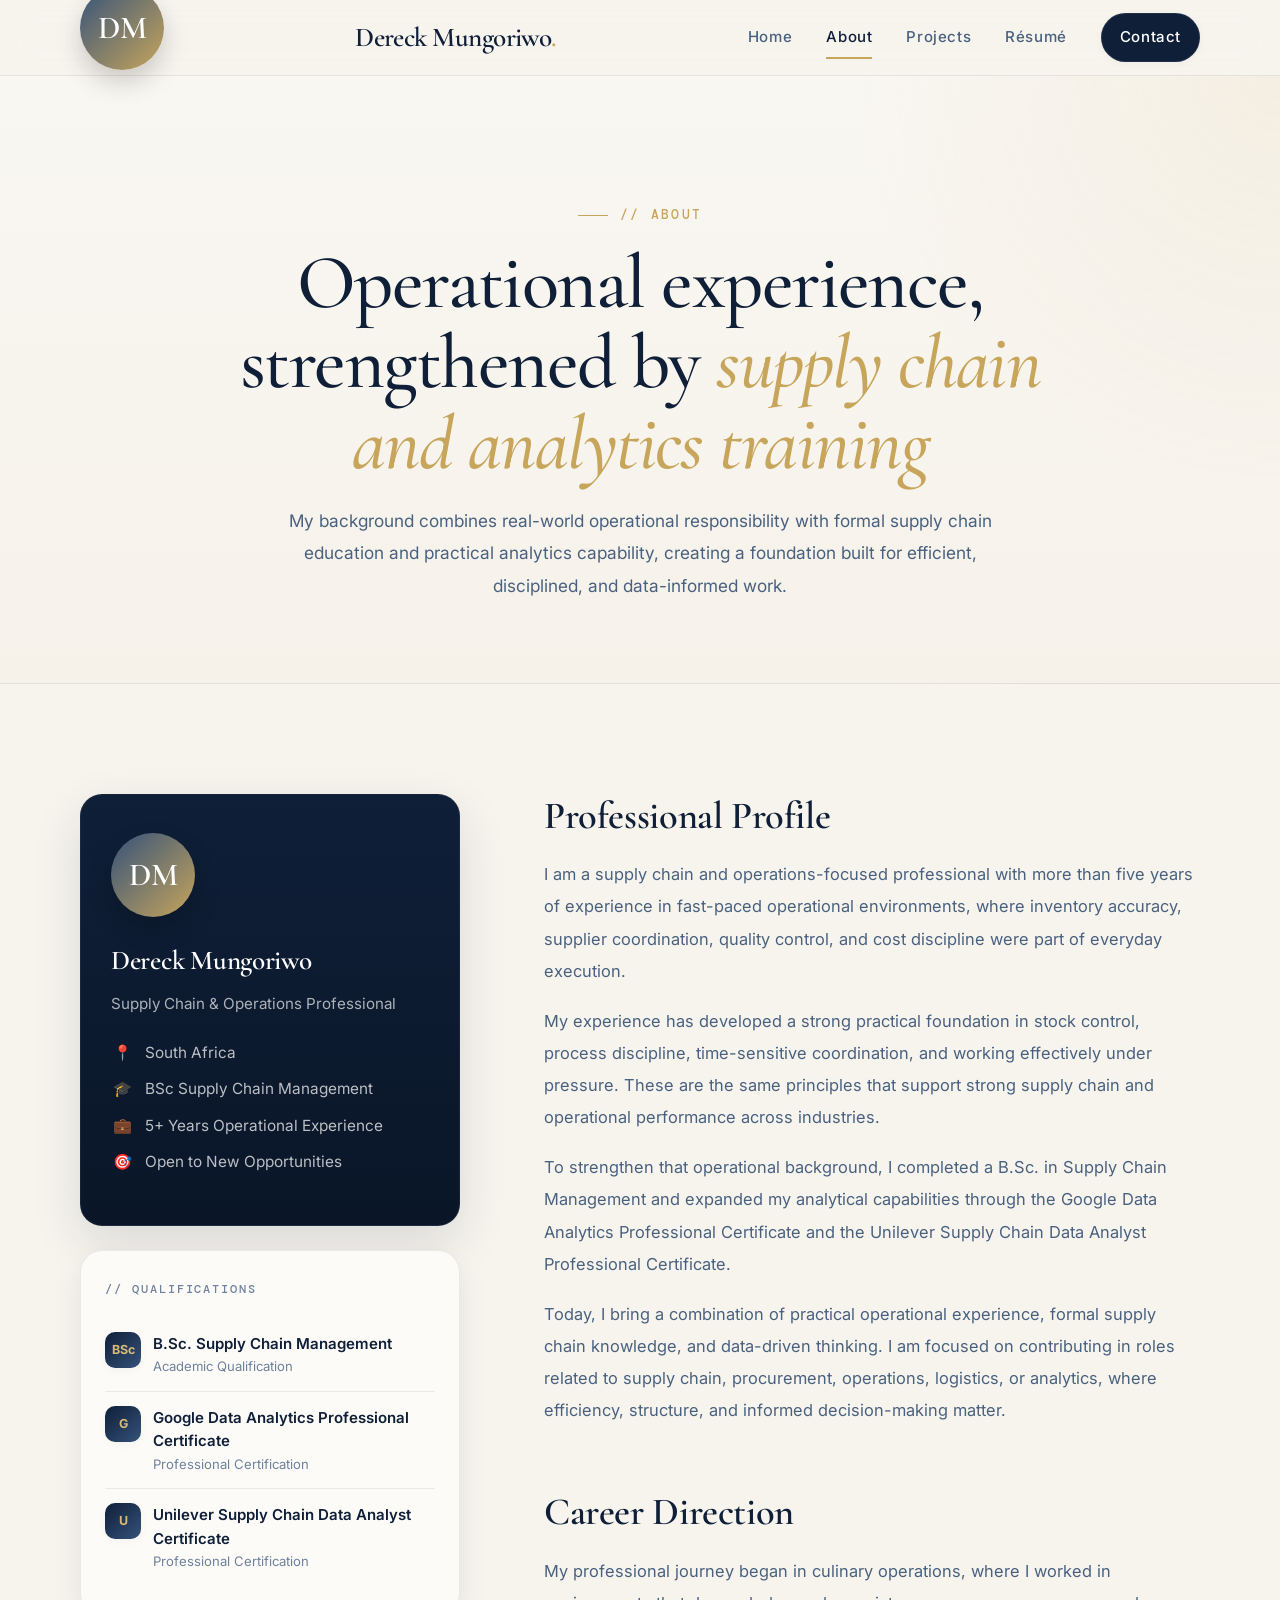
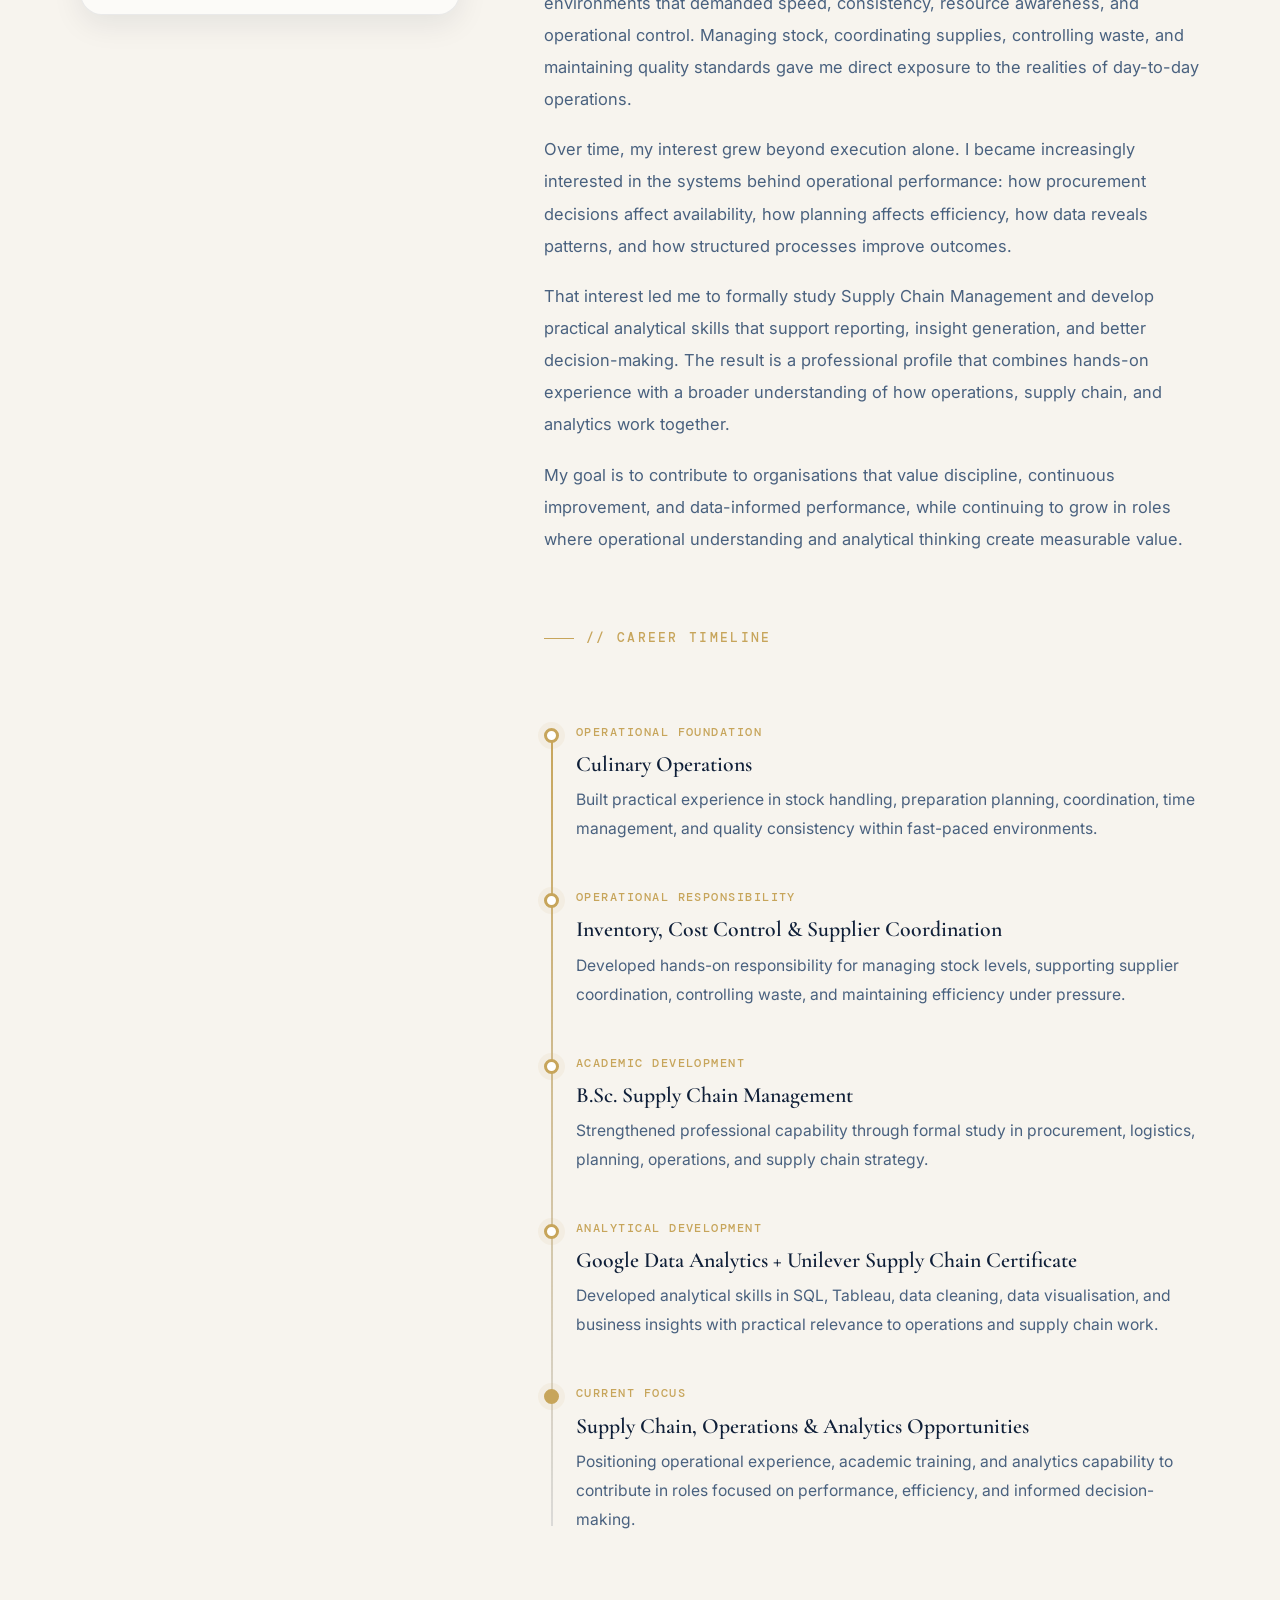
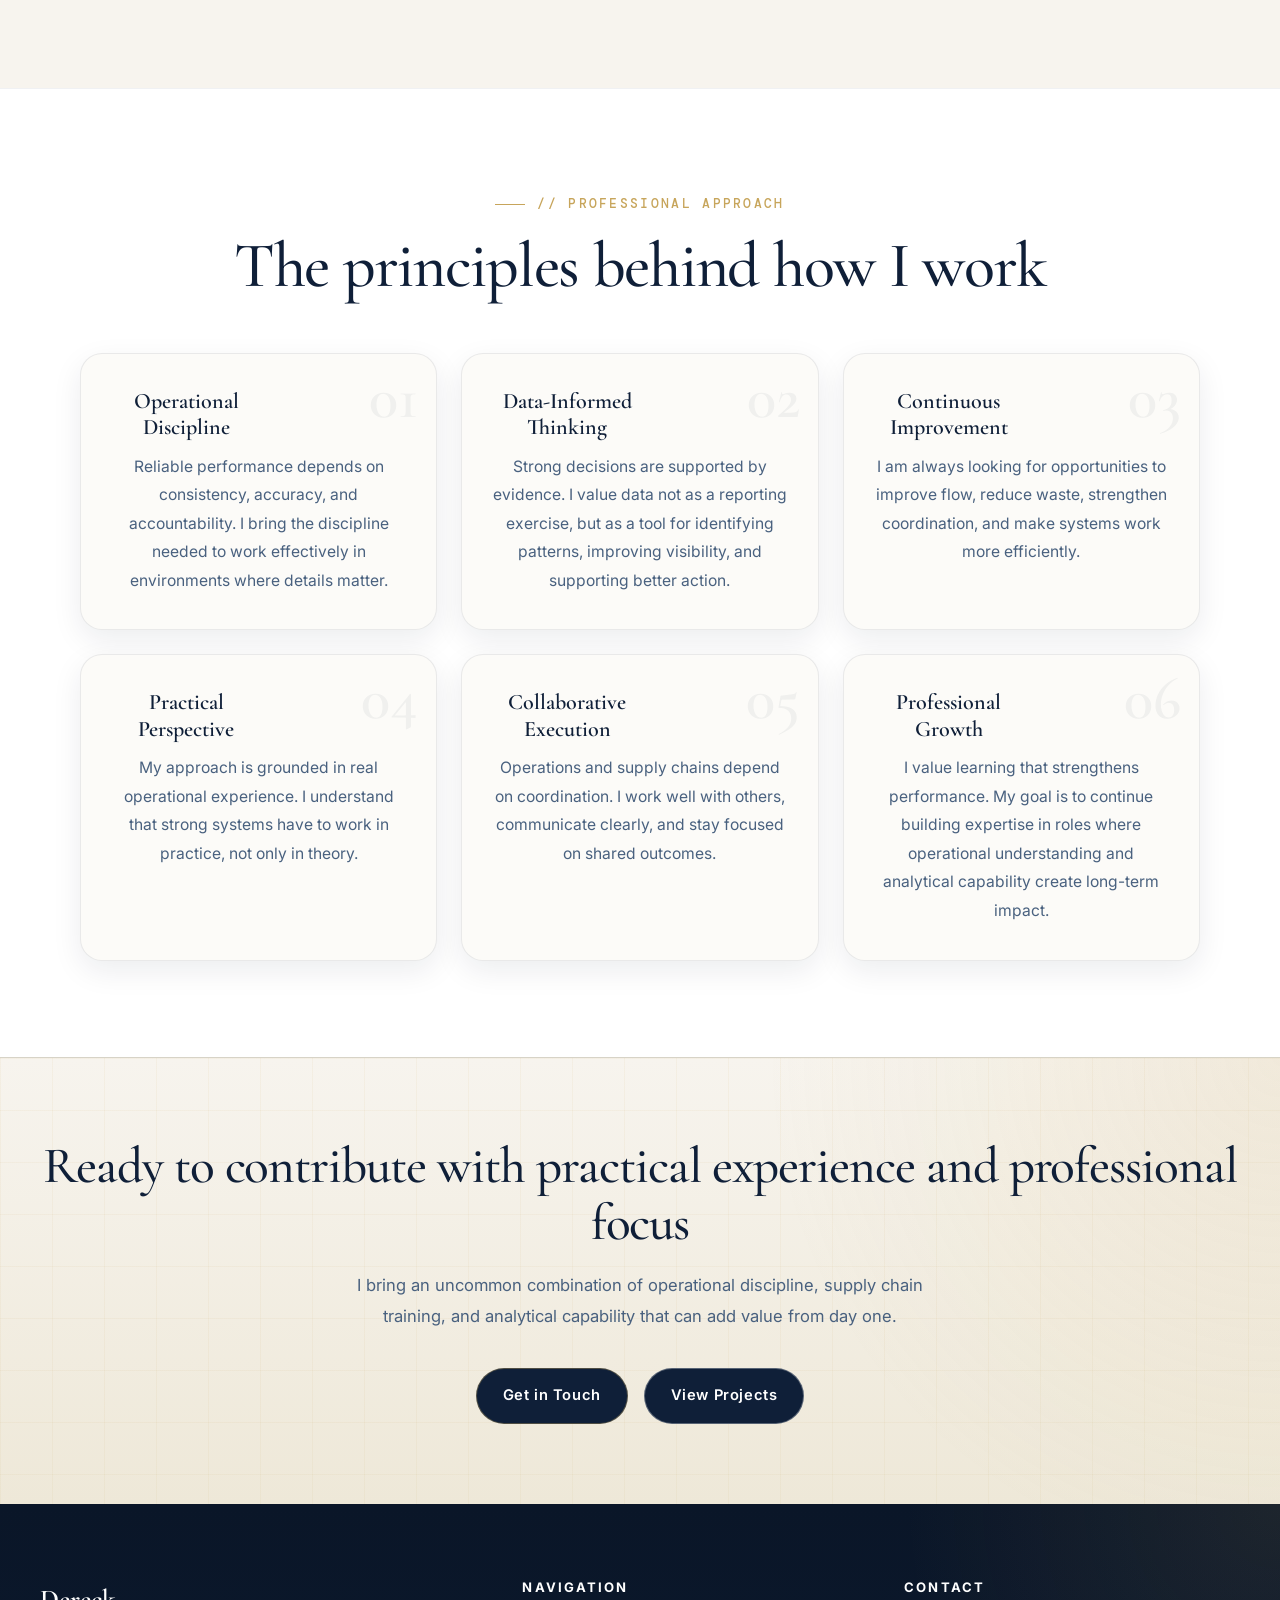
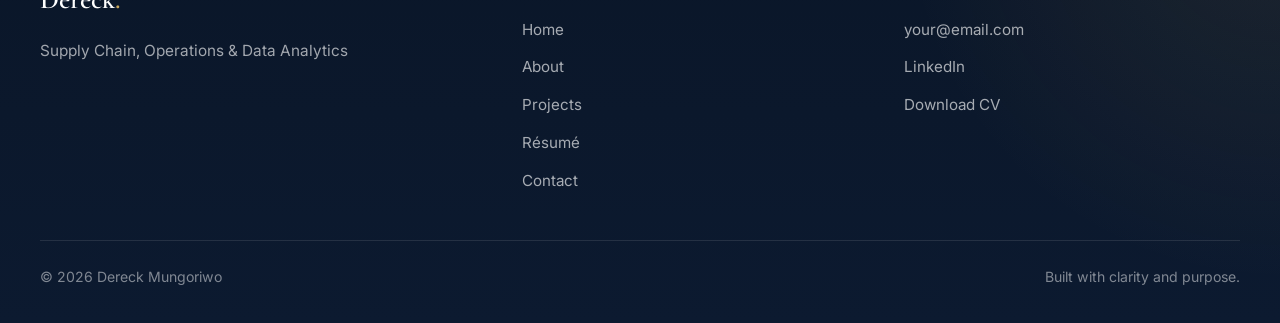
==== commit 3a648ded: "Add profile avatar to navigation" ====
--- a/about.html
+++ b/about.html
@@ -28,6 +28,7 @@
 <!-- Navigation -->
 <nav class="site-nav">
   <div class="nav-inner">
+    <div class="profile-avatar">DM</div>
     <a href="index.html" class="nav-logo">Dereck Mungoriwo<span>.</span></a>
     <div class="nav-links">
       <a href="index.html">Home</a>
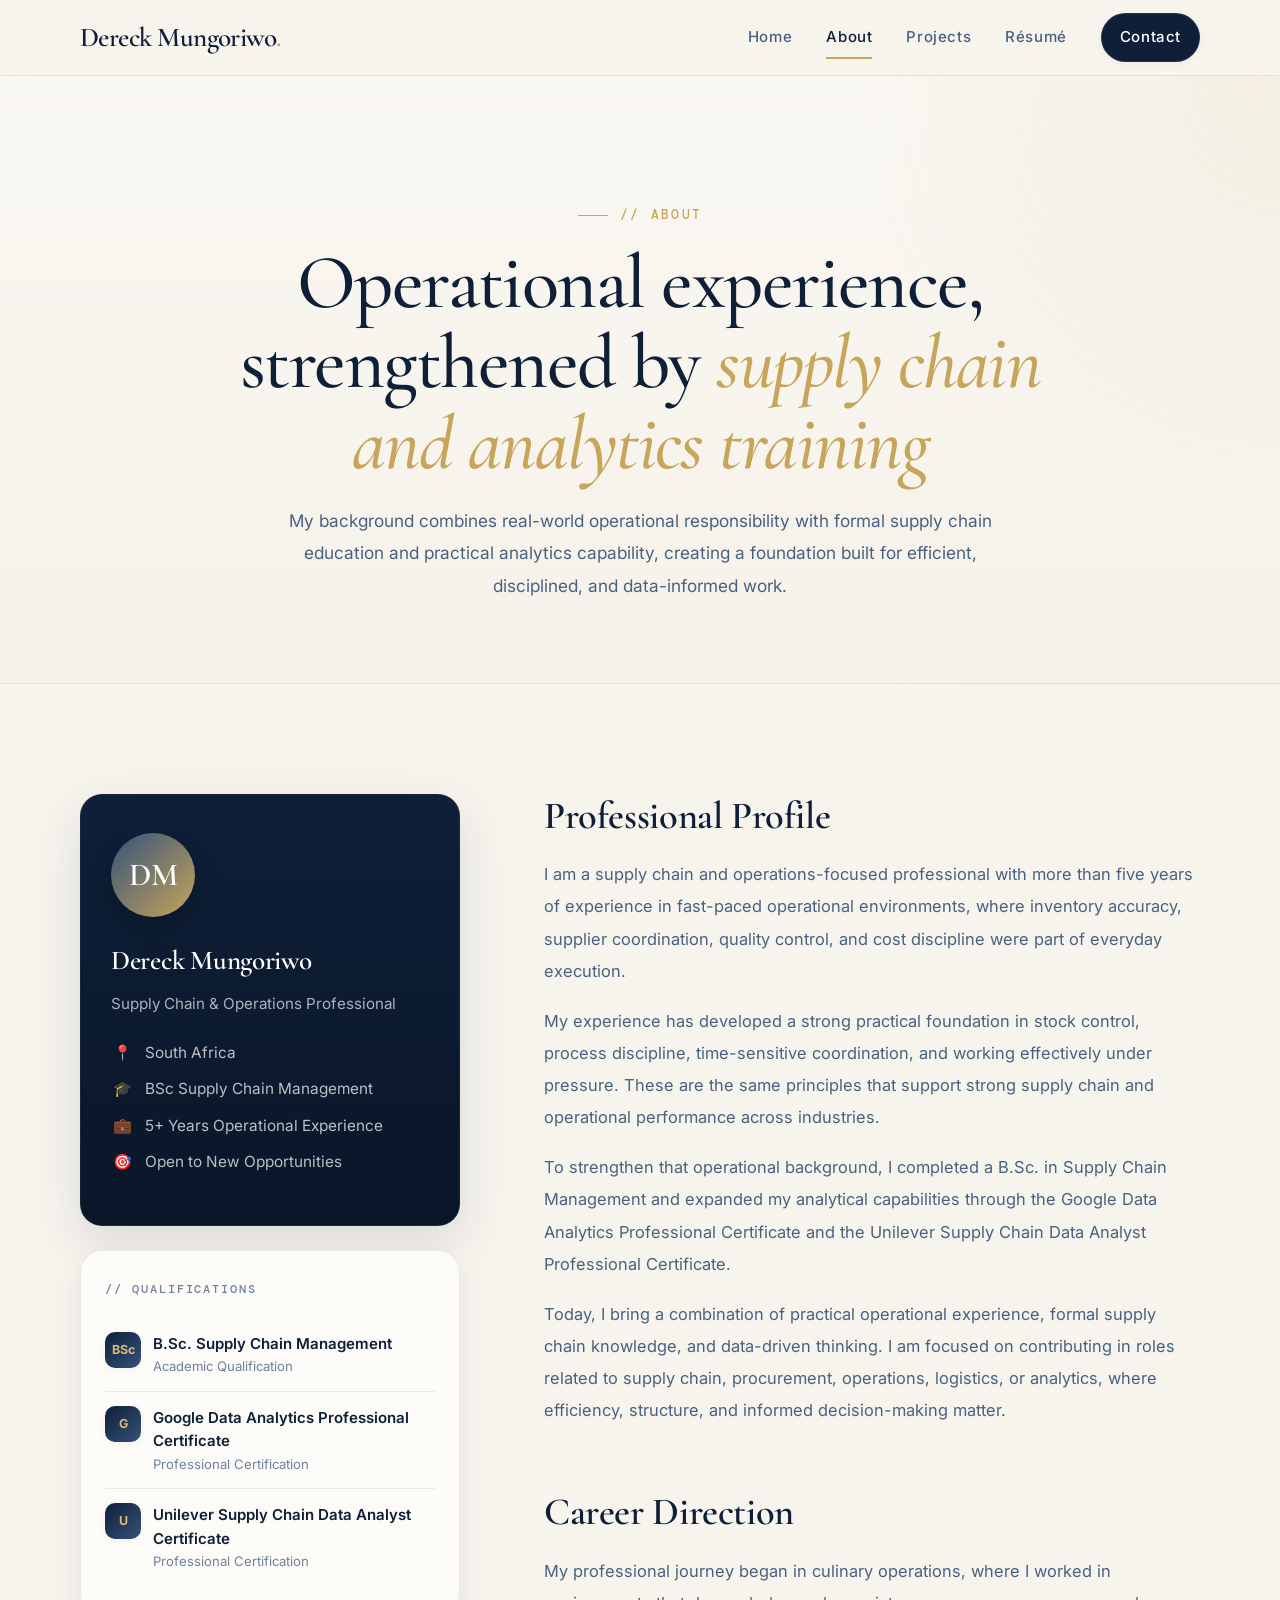
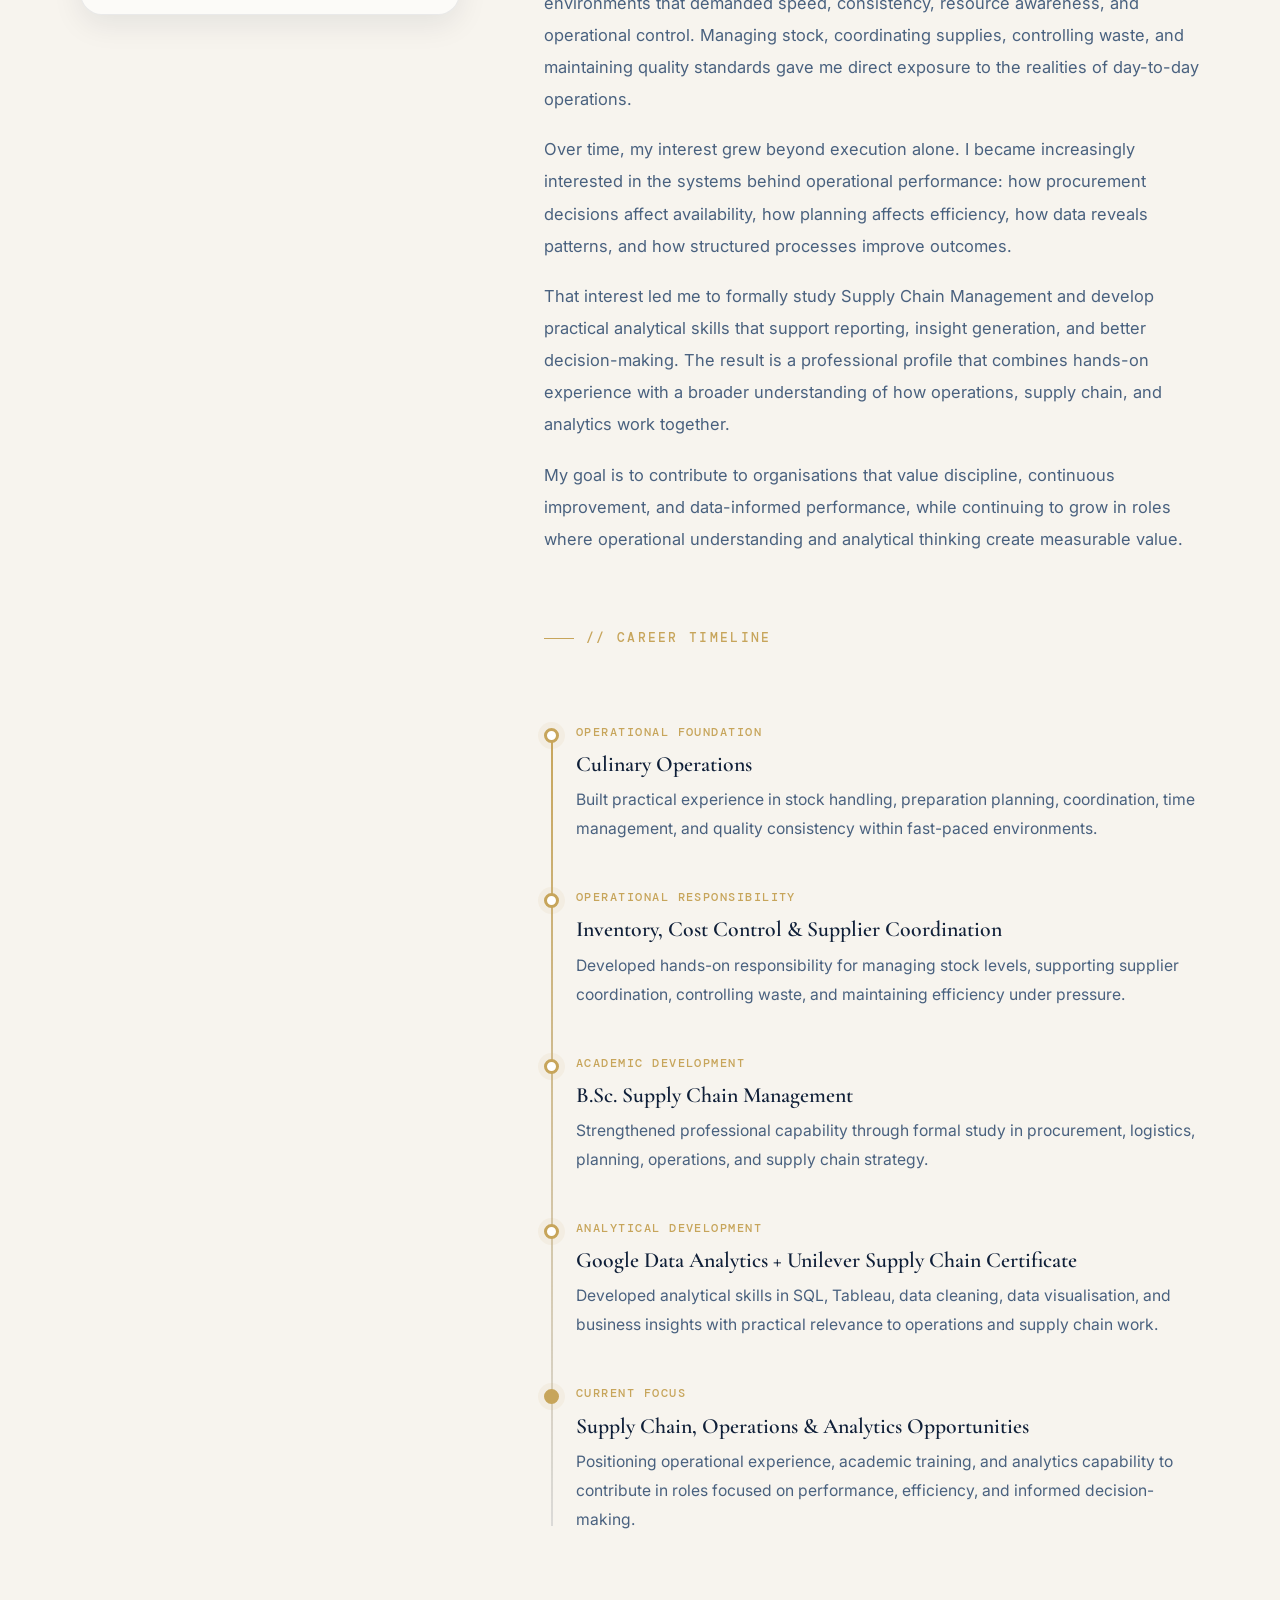
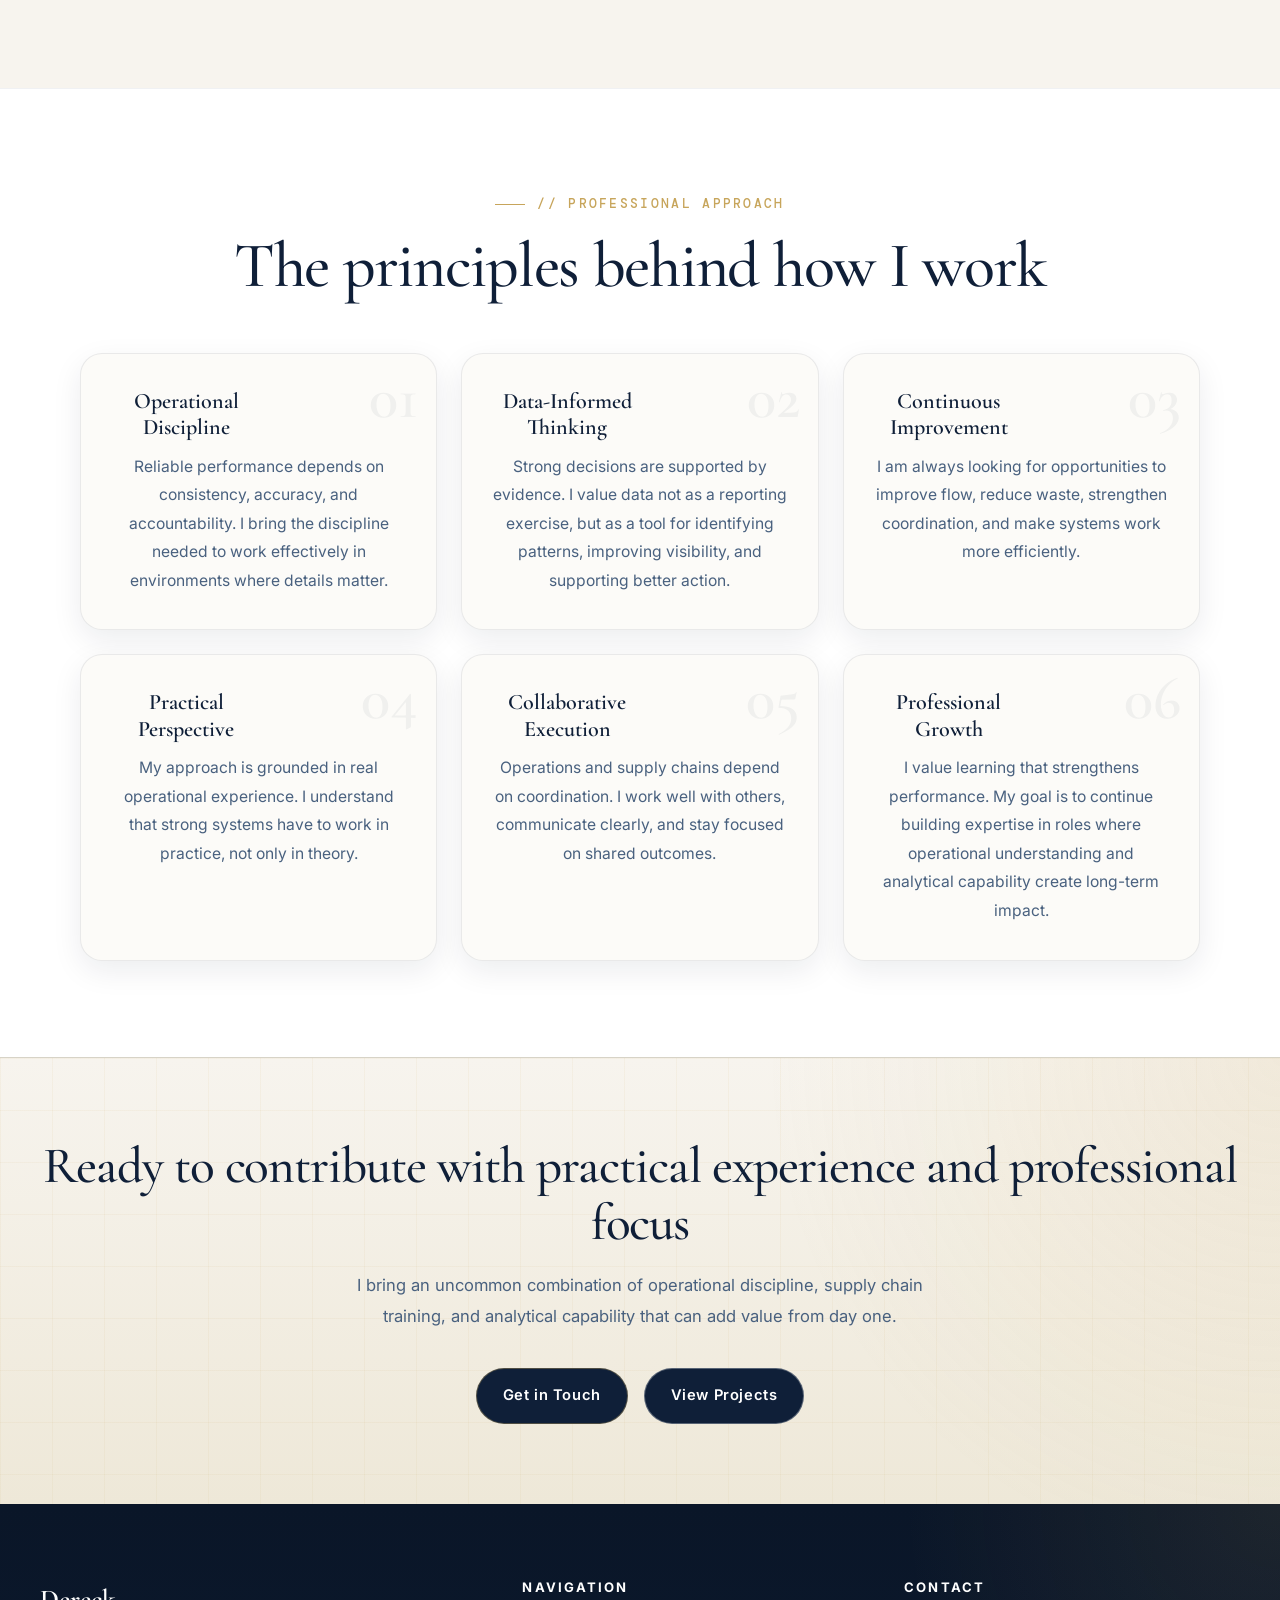
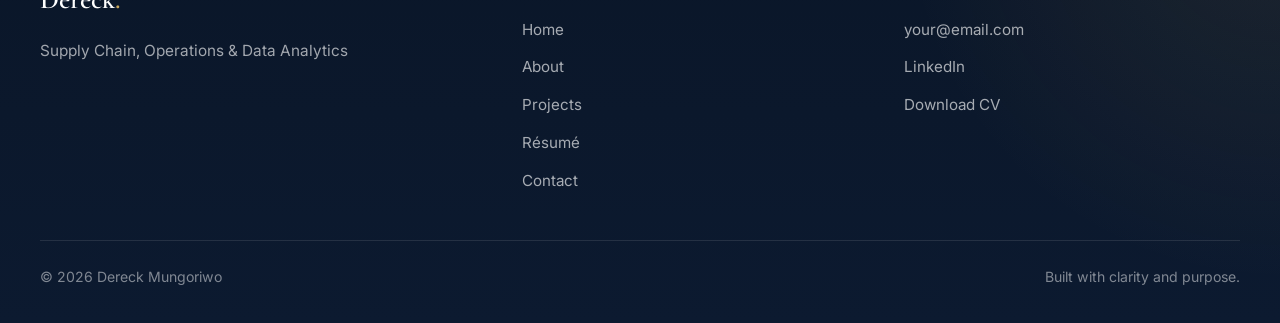
==== commit 50faca11: "Remove profile avatar from site navigation Removed the profile avatar from the navigation." ====
--- a/about.html
+++ b/about.html
@@ -28,7 +28,6 @@
 <!-- Navigation -->
 <nav class="site-nav">
   <div class="nav-inner">
-    <div class="profile-avatar">DM</div>
     <a href="index.html" class="nav-logo">Dereck Mungoriwo<span>.</span></a>
     <div class="nav-links">
       <a href="index.html">Home</a>
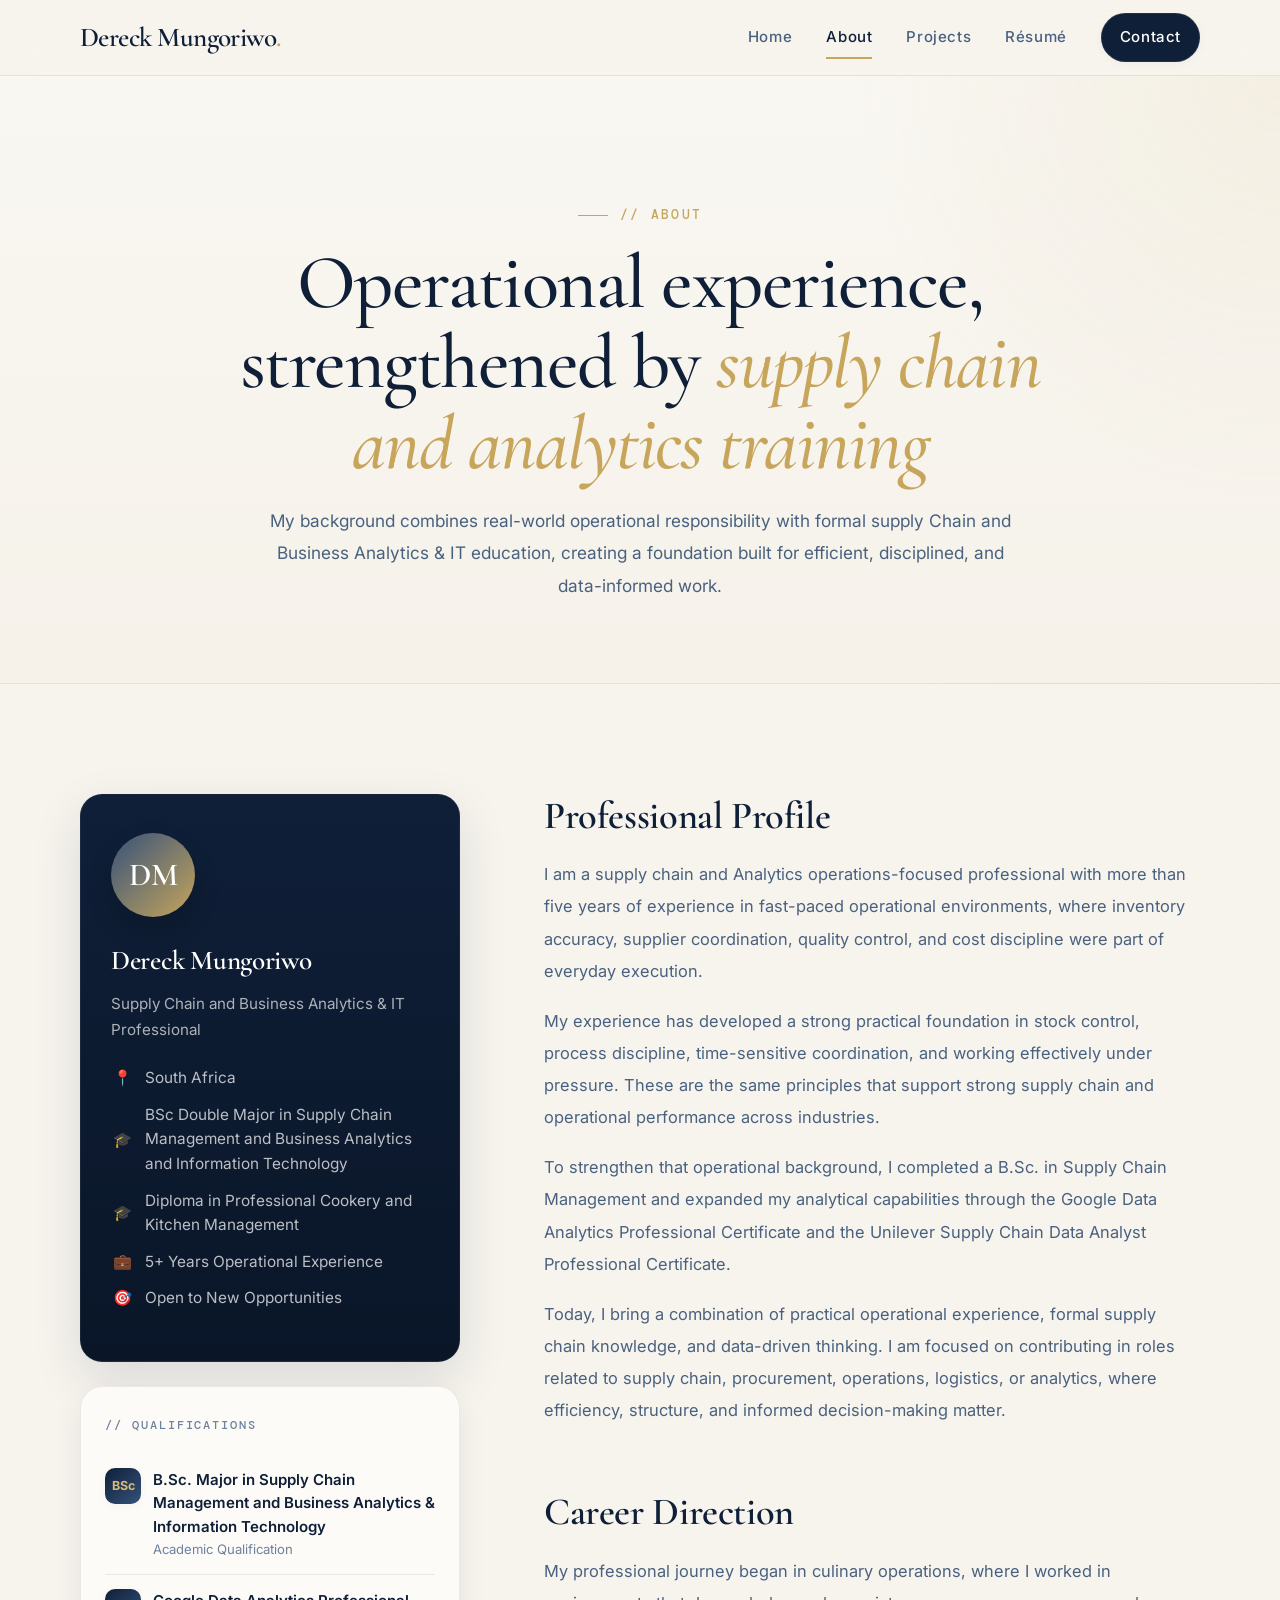
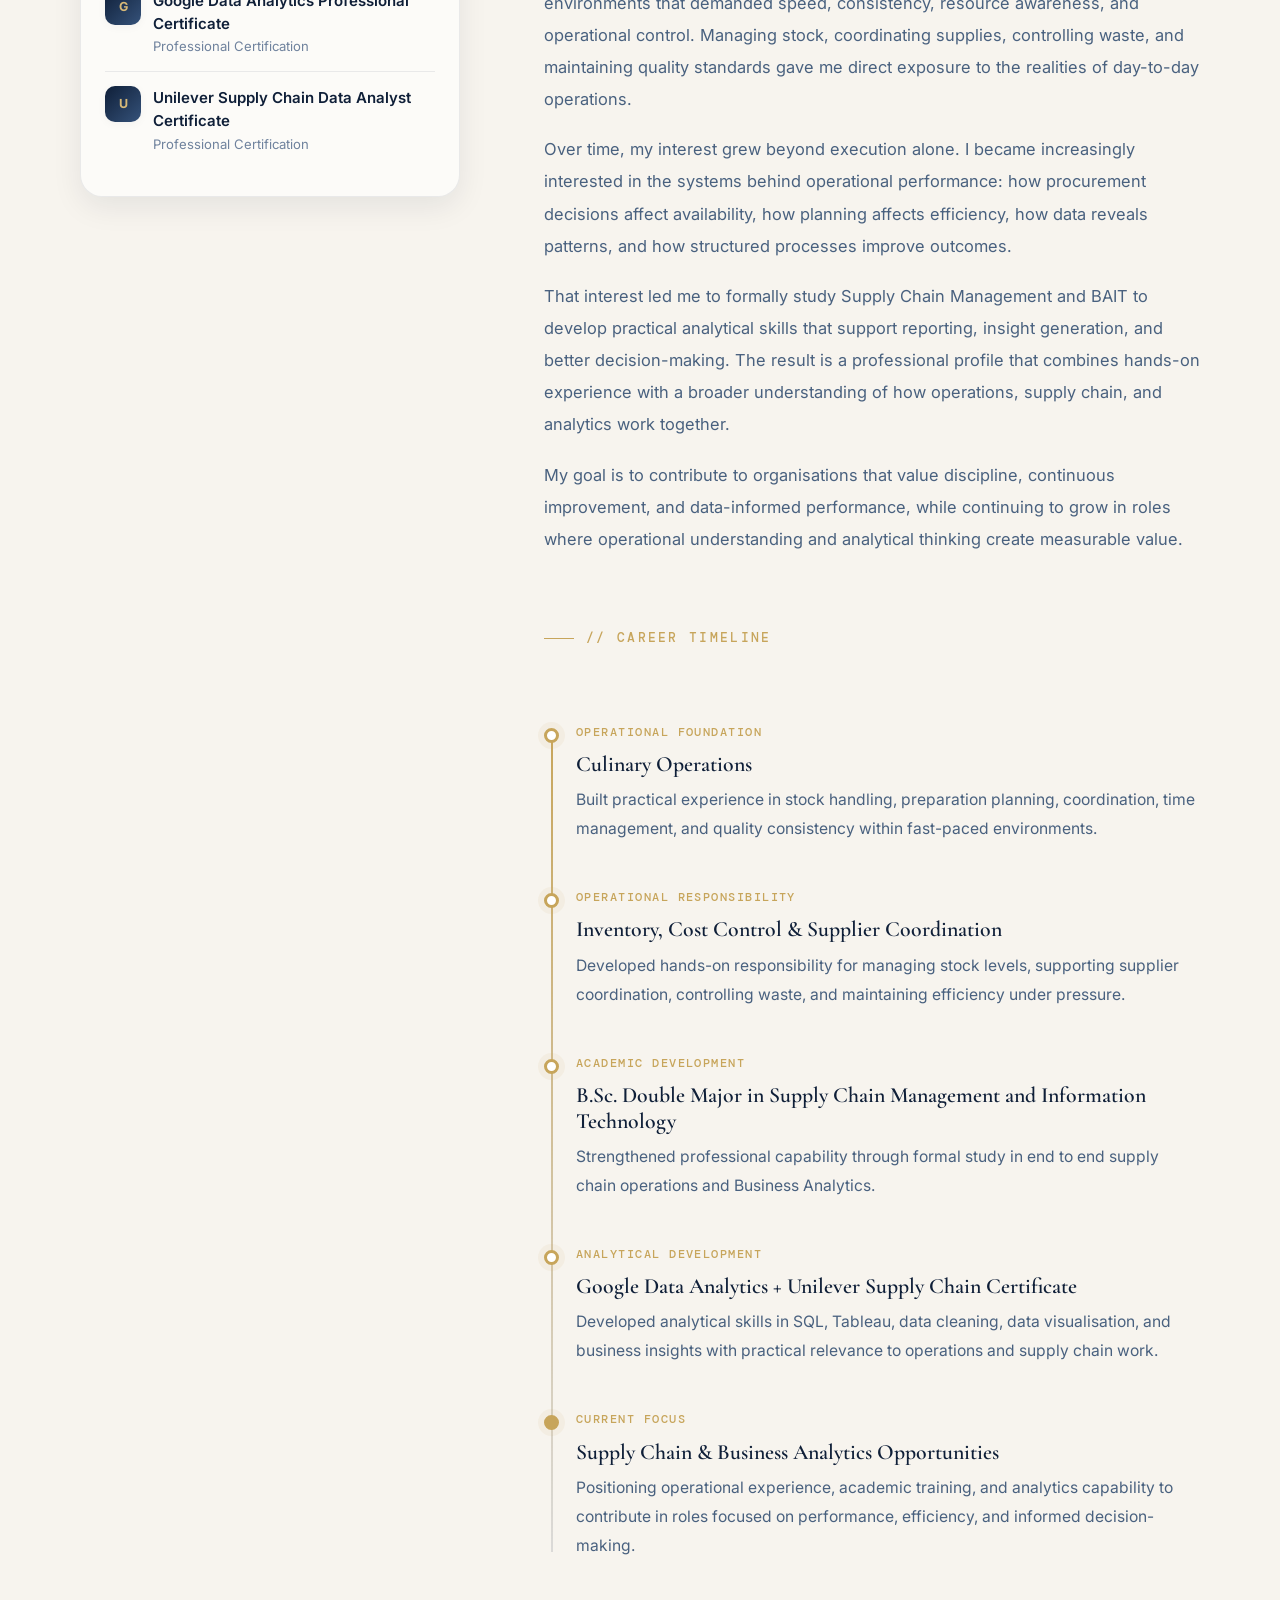
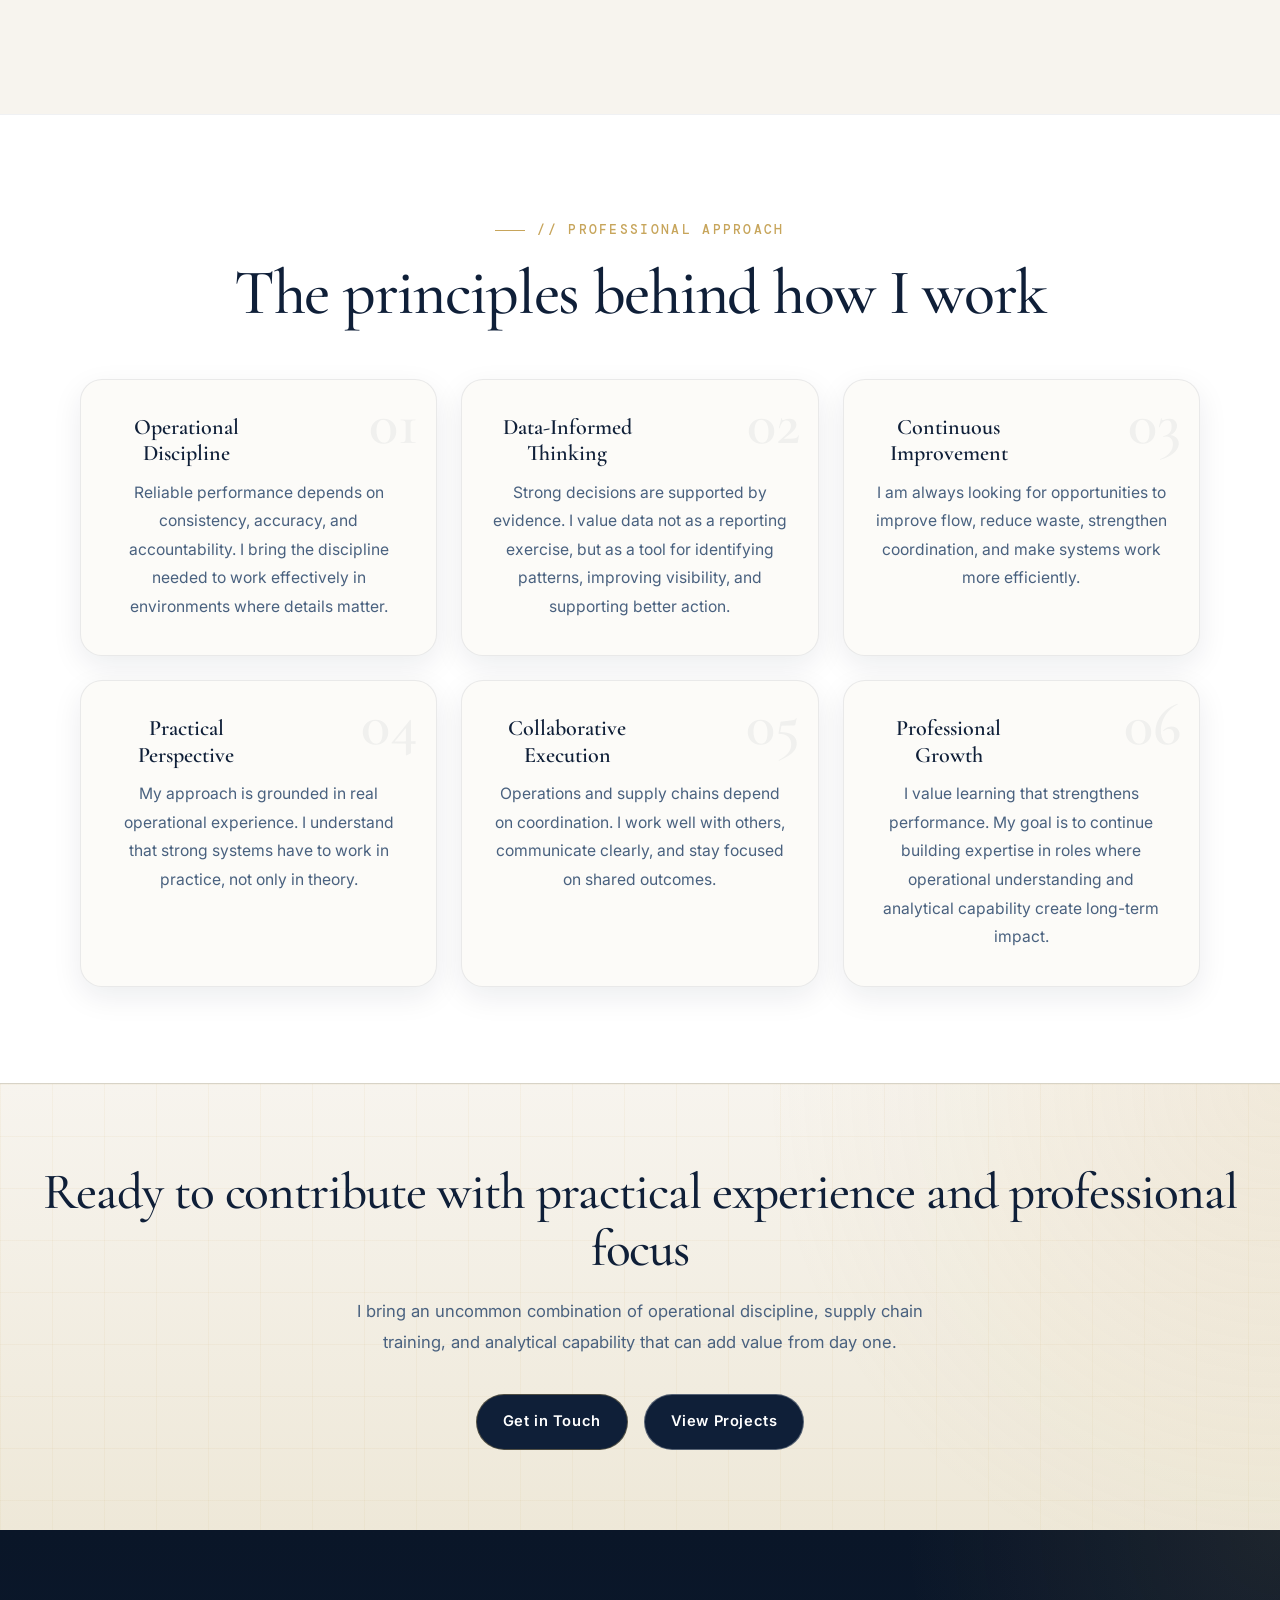
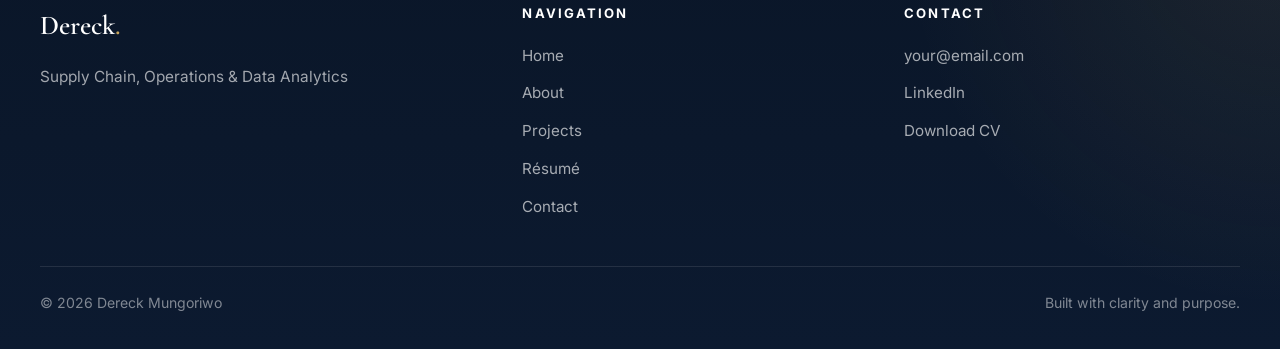
==== commit a78c291d: "Update about.html" ====
--- a/about.html
+++ b/about.html
@@ -4,7 +4,7 @@
   <meta charset="UTF-8" />
   <meta name="viewport" content="width=device-width, initial-scale=1.0" />
 
-  <title>About | Dereck Mungoriwo | Supply Chain & Operations</title>
+  <title>About | Dereck Mungoriwo | Supply Chain Management | Business Analytics & IT | Future Operations Analyst</title>
   <meta
     name="description"
     content="Learn more about Dereck Mungoriwo, a supply chain and operations professional with practical experience in inventory control, supplier coordination, cost management, and data analytics."
@@ -58,7 +58,7 @@
       <span class="section-label">// About</span>
       <h1>Operational experience,<br>strengthened by <em>supply chain and analytics training</em></h1>
       <p>
-        My background combines real-world operational responsibility with formal supply chain education and practical analytics capability, creating a foundation built for efficient, disciplined, and data-informed work.
+        My background combines real-world operational responsibility with formal supply Chain and Business Analytics & IT education, creating a foundation built for efficient, disciplined, and data-informed work.
       </p>
     </div>
   </section>
@@ -72,9 +72,10 @@
         <div class="profile-block">
           <div class="profile-avatar">DM</div>
           <div class="profile-name">Dereck Mungoriwo</div>
-          <div class="profile-title">Supply Chain & Operations Professional</div>
+          <div class="profile-title">Supply Chain and Business Analytics & IT Professional</div>
           <div class="profile-detail"><span class="profile-detail-icon">📍</span> South Africa</div>
-          <div class="profile-detail"><span class="profile-detail-icon">🎓</span> BSc Supply Chain Management</div>
+          <div class="profile-detail"><span class="profile-detail-icon">🎓</span> BSc Double Major in Supply Chain Management and Business Analytics and Information Technology</div>
+          <div class="profile-detail"><span class="profile-detail-icon">🎓</span> Diploma in Professional Cookery and Kitchen Management</div>
           <div class="profile-detail"><span class="profile-detail-icon">💼</span> 5+ Years Operational Experience</div>
           <div class="profile-detail"><span class="profile-detail-icon">🎯</span> Open to New Opportunities</div>
         </div>
@@ -85,7 +86,7 @@
           <div class="cert-item">
             <div class="cert-badge">BSc</div>
             <div class="cert-text">
-              <p>B.Sc. Supply Chain Management</p>
+              <p>B.Sc. Major in Supply Chain Management and Business Analytics & Information Technology</p>
               <span>Academic Qualification</span>
             </div>
           </div>
@@ -114,7 +115,7 @@
         <div class="story-block fade-up">
           <h2>Professional Profile</h2>
           <p>
-            I am a supply chain and operations-focused professional with more than five years of experience in fast-paced operational environments, where inventory accuracy, supplier coordination, quality control, and cost discipline were part of everyday execution.
+            I am a supply chain and Analytics operations-focused professional with more than five years of experience in fast-paced operational environments, where inventory accuracy, supplier coordination, quality control, and cost discipline were part of everyday execution.
           </p>
           <p>
             My experience has developed a strong practical foundation in stock control, process discipline, time-sensitive coordination, and working effectively under pressure. These are the same principles that support strong supply chain and operational performance across industries.
@@ -136,7 +137,7 @@
             Over time, my interest grew beyond execution alone. I became increasingly interested in the systems behind operational performance: how procurement decisions affect availability, how planning affects efficiency, how data reveals patterns, and how structured processes improve outcomes.
           </p>
           <p>
-            That interest led me to formally study Supply Chain Management and develop practical analytical skills that support reporting, insight generation, and better decision-making. The result is a professional profile that combines hands-on experience with a broader understanding of how operations, supply chain, and analytics work together.
+            That interest led me to formally study Supply Chain Management and BAIT to develop practical analytical skills that support reporting, insight generation, and better decision-making. The result is a professional profile that combines hands-on experience with a broader understanding of how operations, supply chain, and analytics work together.
           </p>
           <p>
             My goal is to contribute to organisations that value discipline, continuous improvement, and data-informed performance, while continuing to grow in roles where operational understanding and analytical thinking create measurable value.
@@ -166,9 +167,9 @@
 
             <div class="timeline-item">
               <div class="timeline-date">Academic Development</div>
-              <div class="timeline-title">B.Sc. Supply Chain Management</div>
-              <p class="timeline-desc">
-                Strengthened professional capability through formal study in procurement, logistics, planning, operations, and supply chain strategy.
+              <div class="timeline-title">B.Sc. Double Major in Supply Chain Management and Information Technology</div>
+              <p class="timeline-desc">
+                Strengthened professional capability through formal study in end to end supply chain operations and Business  Analytics.
               </p>
             </div>
 
@@ -182,7 +183,7 @@
 
             <div class="timeline-item current">
               <div class="timeline-date">Current Focus</div>
-              <div class="timeline-title">Supply Chain, Operations & Analytics Opportunities</div>
+              <div class="timeline-title">Supply Chain & Business Analytics Opportunities</div>
               <p class="timeline-desc">
                 Positioning operational experience, academic training, and analytics capability to contribute in roles focused on performance, efficiency, and informed decision-making.
               </p>
